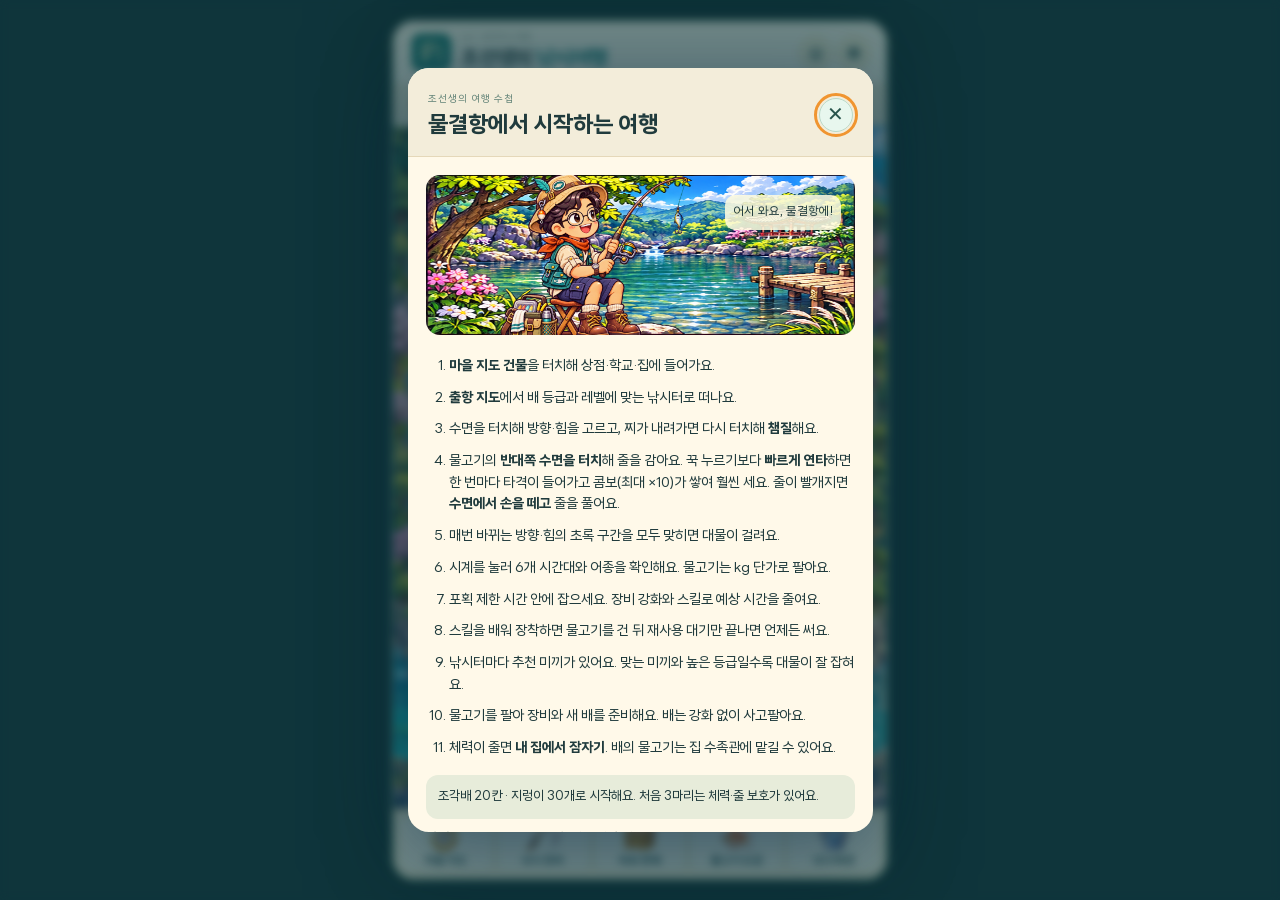
==== index.html @ b9bb5237 "Release Jo fishing journey v3.2.0" ====
<!doctype html><html lang="ko"><head><meta name="author" content="체니"><meta name="copyright" content="© 2026 체니. All rights reserved."><meta charset="UTF-8"><meta name="viewport" content="width=device-width,initial-scale=1,viewport-fit=cover"><meta name="color-scheme" content="only light"><meta name="theme-color" content="#123f47"><meta name="apple-mobile-web-app-capable" content="yes"><meta name="apple-mobile-web-app-status-bar-style" content="black-translucent"><meta name="apple-mobile-web-app-title" content="조선생의 낚시여행"><meta name="description" content="조선생과 떠나는 30개 낚시터. 캐스팅, 챔질, 보스와의 힘겨루기, 물고기 도감과 수족관을 즐겨요."><title>조선생의 낚시여행</title><link rel="manifest" href="manifest.webmanifest"><link rel="icon" href="assets/app-icon-192.png" type="image/png" sizes="192x192"><link rel="apple-touch-icon" href="assets/apple-touch-icon-180.png" sizes="180x180"><link rel="stylesheet" href="style.css"><link rel="stylesheet" href="v2.css"><link rel="stylesheet" href="effects.css"><link rel="stylesheet" href="touch-reel.css"><link rel="stylesheet" href="reel-feedback.css"><link rel="stylesheet" href="water-layout.css"><link rel="stylesheet" href="visual-refresh.css"><link rel="stylesheet" href="fishing-focus.css"><link rel="stylesheet" href="v3.css"><link rel="stylesheet" href="race.css"><link rel="stylesheet" href="tournament.css"><script type="module" src="fit-screen.js"></script><script type="module" src="app.js"></script></head>
<body><main class="town-view" id="game" aria-label="조선생의 낚시여행">
 <header class="top"><div class="brand"><span class="brandmark">釣</span><div><small id="headerProgress">Lv.1 · EXP 0 / 200</small><h1>조선생의 <em>낚시여행</em></h1></div></div><button id="homeBtn" class="icon-button" aria-label="마을로 돌아가기"><svg viewBox="0 0 24 24" aria-hidden="true"><path d="M3.5 11.2 12 4l8.5 7.2"/><path d="M6 9.6V20h4.4v-5.4h3.2V20H18V9.6"/></svg></button><button id="settingsBtn" class="icon-button" aria-label="게임 설정"><svg viewBox="0 0 24 24" aria-hidden="true"><circle cx="12" cy="12" r="3.2"/><path d="M12 2.8v2.6M12 18.6v2.6M2.8 12h2.6M18.6 12h2.6M5.5 5.5l1.85 1.85M16.65 16.65l1.85 1.85M5.5 18.5l1.85-1.85M16.65 7.35l1.85-1.85"/><circle cx="12" cy="12" r="6.4"/></svg></button></header>
 <div class="wallet"><span><i class="coin">●</i> <b id="coins">0</b><small>금화</small></span><span id="debt" hidden></span><button id="bagBtn"><span class="mini-icon bucket"></span><b id="bagCount">0 / 20</b><span>선상 수족관 ›</span></button></div>
<section id="townMap" class="town-map" aria-label="물결항 마을 지도"><button id="autoPill" class="auto-pill" hidden></button>
<div class="town-banner"><small>JO'S FISHING VILLAGE</small><h2>물결항</h2><b id="playerBadge">Lv.1 · 초보 낚시꾼</b><span id="townHP">체력 100 / 100</span><div class="xp-track"><i id="xpBar"></i></div></div>
<button class="map-spot" style="left:20%;top:22%" data-town="shop"><span>장비 · 미끼</span><small>낚시 준비</small></button>
<button class="map-spot" style="left:80%;top:23%" data-town="market"><span>물고기 시장</span><small>바로 판매</small></button>
<button class="map-spot" style="left:50%;top:40%" data-town="skills"><span>낚시 학교</span><small id="mapSP">스킬 배우기</small></button>
<button class="map-spot" style="left:18%;top:48%" data-town="tank"><span>내 수족관</span><small>어항 · 행운</small></button>
<button class="map-spot" style="left:82%;top:49%" data-town="restaurant"><span>바다 식당</span><small>음식 · 버프</small></button>
<button class="map-spot" style="left:22%;top:68%" data-town="home"><span>내 집</span><small id="mapHome">단칸방 · 잠자기</small></button>
<button class="map-spot" style="left:79%;top:68%" data-town="boats"><span>선박 거래소</span><small>배 구입 · 판매</small></button>
<button class="map-spot race-map-marker" style="left:50%;top:64%" data-town="race"><span>낚시배 레이스</span><small>대회 접수 · 부품점</small></button>
<button class="map-spot departure" style="left:50%;top:86%" data-town="map"><span>낚시 지도 · 출항</span><small id="mapBoat">조각배 · 20칸</small></button>
<p class="map-hint">© 2026 체니 · 건물을 터치해 들어가세요</p></section>
 <section id="scene" class="scene" aria-label="낚시터">
  <div class="night-shade"></div><div class="scene-top"><div class="location"><small id="chapter">첫 번째 여행</small><b id="location">솔바람 개울</b></div><div class="scene-chips"><button id="clockBtn" class="weather">☀ 낮 · 산들바람</button><button id="mealBtn" class="meal-chip" aria-label="도시락 가방">🍙 식사</button><button id="autoBtn" class="meal-chip auto-chip" aria-label="자동 낚시">🤖 자동</button></div></div>
  <div id="questChip" class="quest-chip">첫 물고기를 만나 볼까요?</div>
  <div class="shore-glints" aria-hidden="true"></div><div class="ripples r1"></div><div class="ripples r2"></div><div id="bobber" class="bobber"><img src="assets/float.svg" alt="빨간 찌톱과 나무 몸통의 낚시찌" draggable="false"></div>
  <img class="hero" src="assets/hero-rear.png" alt="등을 보이고 앉아 수면을 바라보는 조선생" draggable="false">
  <svg class="fishing-line" viewBox="0 0 1000 1000" preserveAspectRatio="none" aria-hidden="true"><path id="fishingLine" d="M240 790 Q420 700 600 640"/></svg>
  <div id="wildFish" class="wild-fish"><div id="fishSprite" class="sprite"></div></div>
  <div id="fightTimer" class="fight-timer" hidden></div><div id="castGauge" class="cast-gauge" hidden><strong id="castLabel">방향 정하기</strong><div class="cast-track"><span class="perfect-zone"></span><i id="castNeedle"></i></div><small>초록 구간에서 누르면 더 정확해요</small></div>
  <div id="fightLabel" class="fight-label" hidden><span id="fishName">피라미</span><b id="fishDirection">→</b></div>
  <div id="tensionAlert" role="alert" aria-atomic="true"><strong id="tensionAlertTitle">줄이 팽팽해요</strong><span>손을 떼면 줄이 풀려요</span></div>
  <div id="combatEffects" class="combat-effects" aria-hidden="true"></div>
  <div id="sceneMessage" class="scene-message">물결 너머, 새로운 여행이 시작돼요.</div>
  <div id="autoOverlay" class="auto-overlay" hidden></div><button id="pauseOverlay" class="pause-overlay" hidden><b>잠깐 쉬는 중</b><span>눌러서 이어하기</span></button>
 </section>
 <div class="journey-row"><button id="baitBtn"><span id="baitText">🪱 기본 미끼</span><small>변경 ›</small></button><button id="bossBtn"><span>✦ 지역 의뢰</span><small id="bossHint">성장 목표</small></button></div>
 <section class="instruments"><div class="meter-row"><label>내 체력 <b id="heroValue">100</b><span class="bar"><i id="heroBar"></i></span></label><label>물고기 <b id="fishValue">—</b><span class="bar fish-bar"><i id="fishBar"></i></span></label></div><div class="tension"><span>줄 긴장</span><div class="bar"><i id="tensionBar"></i><span class="danger-mark"></span></div><b id="tensionValue">0%</b></div></section>
 <div class="active-skills" aria-label="장착 액티브 스킬"><button id="active0"><b>강타</b><small>미습득</small></button><button id="active1"><b>탄력</b><small>미습득</small></button><button id="active2"><b>충격</b><small>미습득</small></button></div>
 <div class="instruction" id="instruction" role="status">낚시 시작을 누르세요</div>
 <section class="controls" aria-label="낚시 조작"><button id="leftBtn" class="reel" aria-label="왼쪽으로 당기기"><b>◀</b><small>왼쪽 당기기</small></button><button id="actionBtn" class="action"><b>낚시 시작</b><small>방향 · 힘 · 챔질</small></button><button id="rightBtn" class="reel" aria-label="오른쪽으로 당기기"><b>▶</b><small>오른쪽 당기기</small></button><div class="reel-status" id="reelStatus" aria-live="off">줄 대기<small>수면 터치 → 감기</small></div><button id="skillBtn" class="skill" aria-label="스킬 학교"><span>✦</span><small>스킬</small><i id="skillFill"></i></button></section>
 <nav class="bottom-nav" aria-label="게임 메뉴"><button data-panel="town"><span class="nav-icon compass"></span><b>마을 지도</b></button><button data-panel="shop"><span class="nav-icon rod"></span><b>낚시 장비</b></button><button data-panel="market"><span class="nav-icon chest"></span><b>바로 판매</b><i id="sellDot" hidden></i></button><button data-panel="collection"><span class="nav-icon fishicon"></span><b>물고기 도감</b></button><button data-panel="tank"><span class="nav-icon bucket"></span><b>내 수족관</b></button></nav>
</main>
<div id="toast" class="toast" role="status" hidden></div>
<dialog id="modal"><div class="modal-head"><div><small id="modalEyebrow">조선생의 여행 수첩</small><h2 id="modalTitle"></h2></div><button id="closeModal" aria-label="닫기">✕</button></div><div id="modalBody" class="modal-body"></div></dialog>
<input id="importFile" type="file" accept="application/json,.json" hidden>
<noscript>이 게임은 JavaScript가 필요합니다. 브라우저 설정에서 JavaScript를 켜 주세요.</noscript></body></html>
---- style.css ----
@font-face{font-family:Seed;src:url('assets/fonts/LINESeedKR-Rg.woff2') format('woff2');font-weight:400;font-display:swap}@font-face{font-family:Seed;src:url('assets/fonts/LINESeedKR-Bd.woff2') format('woff2');font-weight:700;font-display:swap}
:root{font-family:Seed,system-ui,sans-serif;color:#203b3d;background:#0d3038;font-synthesis:none;--teal:#0e7d7b;--cream:#fff9e8;--gold:#f5bd56;--ink:#203b3d}*{box-sizing:border-box}body{margin:0;overscroll-behavior:none}button{font:inherit;cursor:pointer;color:inherit;-webkit-tap-highlight-color:transparent;touch-action:manipulation;user-select:none}button:focus-visible{outline:3px solid #f09530;outline-offset:2px}button:disabled{opacity:.48;cursor:default}button:active:not(:disabled){filter:brightness(.94)}button,input,select{font-size:16px}button,dialog{border:0}button[hidden],[hidden]{display:none!important}#game{max-width:500px;margin:auto;height:100vh;height:100dvh;max-height:1100px;display:grid;grid-template-rows:62px 43px minmax(160px,1fr) 46px 68px 28px 86px 70px;background:#faf5e8;overflow:hidden;padding-top:env(safe-area-inset-top);padding-bottom:env(safe-area-inset-bottom);box-shadow:0 0 80px #001b21}h1,h2,h3,p{margin:0}h1{font-size:23px;letter-spacing:-1.2px;line-height:1.15}h1 em{font-style:normal;color:#117a79}.top{display:flex;justify-content:space-between;align-items:center;padding:8px 16px;background:#fffcf3;border-bottom:1px solid #e4dbc4}.brand{display:flex;gap:8px;align-items:center}.brandmark{background:#167c79;color:#fff1bd;border:2px solid #bbd2bc;border-radius:11px;padding:2px 8px;font-size:28px}.brand small{font-size:8px;letter-spacing:2px;color:#788b7a;display:block;margin-bottom:4px}.icon-button{background:#eee9da;border-radius:50%;font-size:24px;width:39px;height:39px}.wallet{padding:6px 16px;background:#f0ebd9;display:flex;align-items:center;gap:8px;font-size:17px;border-bottom:2px solid #c6d4b7}.wallet>span:first-child{display:flex;align-items:center;gap:7px}.wallet small{font-size:12px;color:#778579}.coin{font-style:normal;color:#dfa03a;text-shadow:1px 1px #a56522;font-size:24px}.wallet button{margin-left:auto;display:flex;align-items:center;gap:5px;background:none;font-size:13px}.wallet button b{font-size:15px}.wallet #debt{font-size:10px;color:#b35f30}.scene{position:relative;isolation:isolate;overflow:hidden;background-image:url('assets/waters.png');background-size:200% 500%;background-position:0% 0%;background-color:#6db4b2;min-height:0}.scene-top{display:flex;justify-content:space-between;align-items:flex-start;padding:12px;gap:6px;position:relative;z-index:3}.location{background:#fff9e9f2;box-shadow:0 3px 0 #8eaa866b;border:1px solid #fff9;border-radius:11px;padding:7px 12px;line-height:1.35}.location small{display:block;font-size:10px;color:#658876;letter-spacing:1px}.location b{font-size:23px}.weather{background:#183e3bd9;color:#fff4c9;border-radius:16px;padding:7px 10px;font-size:11px;margin-top:5px}.quest-chip{position:absolute;top:87px;left:13px;font-size:11px;padding:5px 9px;background:#173f3cc9;color:#fffbe3;border-radius:6px;z-index:2}.hero{position:absolute;bottom:15px;left:4px;width:45%;max-width:205px;z-index:2;filter:drop-shadow(0 5px 2px #122f3440);pointer-events:none}.scene-message{position:absolute;bottom:9px;right:10px;max-width:55%;background:#fff9e8f2;padding:8px 10px;border:2px solid #cab68a;border-radius:12px 12px 12px 2px;font-size:12px;text-align:center;line-height:1.4;z-index:4;box-shadow:0 2px 3px #15383c22}.night-shade{position:absolute;inset:0;z-index:1;background:linear-gradient(#17234888,#302b7d33);opacity:0;pointer-events:none;transition:opacity 1s}.night .night-shade{opacity:1}.ripples{position:absolute;border:2px solid #fff9;border-radius:50%;width:55px;height:15px;left:64%;top:61%;animation:ripple 3s infinite;pointer-events:none}.r2{left:42%;top:42%;animation-delay:-1s;width:40px;height:11px}.bobber{position:absolute;left:67%;top:58%;z-index:2;width:13px;height:28px;transform:rotate(8deg);animation:bob 2s ease-in-out infinite}.bobber span{display:block;width:12px;height:20px;border:2px solid #713b37;border-radius:50%;background:linear-gradient(#f3554e 50%,#fff8c5 50%)}.bobber span:before{content:'';position:absolute;width:3px;height:12px;left:5px;top:-10px;background:#543d40}.wild-fish{position:absolute;width:110px;height:110px;left:55%;top:35%;z-index:2;opacity:0;transition:opacity .3s}.wild-fish.visible{opacity:1;animation:swim 2s ease-in-out infinite}.sprite{display:block;background-image:url('assets/fish.png');background-size:800% 800%;width:100%;height:100%;background-repeat:no-repeat;filter:drop-shadow(0 4px 2px #163c3430)}.fight-label{position:absolute;left:38%;top:27%;color:#fff;background:#163f42df;border:1px solid #99c6a0;padding:5px 12px;border-radius:30px;z-index:3;font-size:14px}.fight-label b{padding-left:12px;font-size:22px;color:#ffda79}.cast-gauge{position:absolute;left:12%;right:12%;top:42%;background:#fffae8f5;padding:12px;border-radius:14px;z-index:5;box-shadow:0 4px 0 #21555555;text-align:center}.cast-gauge strong{font-size:17px}.cast-gauge small{font-size:11px}.cast-track{height:20px;background:#dfd5b5;border:2px solid #a29c7a;border-radius:10px;position:relative;margin:7px 0;overflow:hidden}.perfect-zone{position:absolute;height:100%;background:#8bc575;left:40%;width:20%}.cast-track i{position:absolute;height:100%;width:5px;background:#80502c;left:50%;box-shadow:0 0 0 2px #ffefbd}.pause-overlay{position:absolute;inset:0;z-index:15;background:#123f47b8;color:#fffae8;backdrop-filter:blur(4px);display:flex;flex-direction:column;align-items:center;justify-content:center;gap:8px}.pause-overlay b{font-size:28px}.pause-overlay span{font-size:14px}.journey-row{display:grid;grid-template-columns:1fr 1fr;background:#f7efdc;border-top:3px solid #a0ba95;border-bottom:1px solid #ded4bb}.journey-row button{background:none;text-align:left;padding:5px 14px;display:flex;justify-content:space-between;align-items:center;gap:4px;font-size:13px}.journey-row button+button{border-left:1px solid #ded4bb}.journey-row small{font-size:9px;color:#7a8b7e;max-width:55px}.instruments{padding:9px 15px 6px;background:#fffbef}.meter-row{display:flex;gap:14px}.meter-row label{font-size:11px;flex:1;display:grid;grid-template-columns:1fr auto;gap:3px}.bar{display:block;height:8px;background:#e4e5d4;border-radius:7px;overflow:hidden;position:relative}.meter-row .bar{grid-column:1/-1}.bar i{height:100%;display:block;width:100%;background:#6ba57f;border-radius:7px;transition:width .12s linear}.fish-bar i{background:#e7a651;width:0}.tension{display:flex;align-items:center;gap:8px;font-size:10px;margin-top:6px}.tension .bar{flex:1;height:8px;background:linear-gradient(90deg,#d6e9d7 60%,#efe4ad 60%,#efe4ad 80%,#edc3b4 80%)}.tension .bar i{background:#358b8c;width:0}.tension b{width:32px;text-align:right}.danger-mark{position:absolute;left:80%;height:100%;top:0;width:2px;background:#d66c49}.instruction{font-size:12px;text-align:center;background:#f5eedb;color:#42645d;padding:5px}.instruction.danger{background:#ffe2ce;color:#a43b28}.controls{display:grid;grid-template-columns:1fr 1.65fr 1fr .65fr;gap:7px;padding:9px 12px 11px;background:#fbf5e6;touch-action:none}.controls button{position:relative;border-radius:13px;border:1px solid #b7cbb6;box-shadow:0 4px 0 #b6c9b3;display:flex;flex-direction:column;align-items:center;justify-content:center;gap:3px;touch-action:none;overflow:hidden}.controls b{font-size:21px}.controls small{font-size:9px;white-space:nowrap}.reel{background:#e5eddb}.reel b{color:#497568}.reel.active{background:#bde0c7;box-shadow:0 1px 0 #739c7d;transform:translateY(3px)}.controls .action{background:linear-gradient(#ffc864,#f5af43);border-color:#d39b44;box-shadow:0 4px 0 #b98336;color:#62451f}.action small{color:#81602d}.controls .skill{background:#e6e2f2;border-color:#beb2d7;box-shadow:0 4px 0 #aca1c6}.skill span{color:#7d5f9d;font-size:28px;z-index:1}.skill small{z-index:1}.skill i{position:absolute;bottom:0;height:0%;width:100%;background:#c5a7e8;opacity:.6}.bottom-nav{display:grid;grid-template-columns:repeat(5,1fr);background:#164d51;border-top:3px solid #c5b98d;padding:5px 5px 6px;gap:2px}.bottom-nav button{position:relative;background:none;color:#f7efcf;display:flex;align-items:center;justify-content:center;flex-direction:column;gap:1px;font-size:10px}.nav-icon,.mini-icon{background-image:url('assets/fish.png');background-size:800% 800%;display:inline-block;width:34px;height:34px}.nav-icon.rod{background-position:42.857% 100%}.compass{background-position:100% 100%}.bucket{background-position:71.428% 100%}.chest{background-position:85.714% 100%}.fishicon{background-position:28.571% 14.285%}.mini-icon{width:26px;height:26px}#sellDot{position:absolute;right:17%;top:6px;width:7px;height:7px;border-radius:50%;background:#ffcf61}.toast{position:fixed;bottom:190px;left:50%;transform:translateX(-50%);width:max-content;max-width:90%;background:#173f43ee;color:#fff5d6;padding:12px 18px;border:1px solid #bdcf9b;border-radius:12px;text-align:center;font-size:14px;z-index:100;box-shadow:0 4px 24px #0003;pointer-events:none}
dialog{padding:0;width:calc(100% - 28px);max-width:465px;max-height:85vh;max-height:85dvh;border-radius:21px;background:#fff9e9;color:var(--ink);box-shadow:0 14px 80px #092b4788;overflow:hidden}dialog::backdrop{background:#12393e99;backdrop-filter:blur(4px)}.modal-head{display:flex;justify-content:space-between;align-items:center;padding:20px 20px 14px;border-bottom:1px solid #e5d8b9;background:#f3edda}.modal-head small{font-size:10px;color:#638478;letter-spacing:1px}.modal-head h2{font-size:23px;margin-top:3px}.modal-head button{background:#e4dcc6;width:34px;height:34px;border-radius:50%;font-size:20px}.modal-body{padding:18px;overflow-y:auto;max-height:calc(85dvh - 90px);overscroll-behavior:contain;line-height:1.55;font-size:14px}.modal-body p{margin:0 0 12px}.modal-body h3{font-size:18px;margin:16px 0 8px}.primary,.secondary,.danger-button{border-radius:10px;padding:12px 16px;font-weight:700;display:block;width:100%;margin:10px 0;font-size:15px}.primary{background:#18847f;color:#fff9e7;box-shadow:0 3px 0 #096b69}.secondary{background:#ede5cd;color:#465e50}.danger-button{background:#f4d4c5;color:#9a482e}.row{display:flex;gap:9px;align-items:center;justify-content:space-between}.row>button{flex:1}.muted{font-size:12px;color:#708174}.notice{padding:12px;border-radius:12px;background:#e7ecda;margin:10px 0;font-size:13px}.journey-card{padding:12px;background:#f5efdb;border:1px solid #ddd8bd;border-radius:13px;margin-bottom:9px;display:flex;align-items:center;gap:12px;text-align:left;width:100%}.journey-thumb{width:79px;height:58px;border-radius:9px;background-image:url('assets/waters.png');background-size:200% 500%;flex-shrink:0}.journey-card strong{display:block;font-size:16px}.journey-card small{font-size:11px;color:#76816c}.journey-card.locked{filter:saturate(.45);opacity:.65}.journey-card.current{border:2px solid #18847f}.progress-track{height:9px;background:#dfdfc7;border-radius:6px;overflow:hidden;margin:10px 0}.progress-track i{display:block;background:#459885;height:100%}.checklist{padding:10px 13px;background:#eee9d3;border-radius:10px;list-style:none;font-size:13px;margin:10px 0}.checklist li{padding:5px 0}.fish-grid{display:grid;grid-template-columns:repeat(3,1fr);gap:9px}.fish-card{background:#f3ecd6;border:1px solid #e1d5b9;border-radius:12px;text-align:center;padding:6px;min-width:0}.fish-card .sprite{height:auto;aspect-ratio:1}.fish-card b{font-size:12px;display:block}.fish-card small{font-size:10px;color:#7a8271}.fish-card.unknown .sprite{filter:brightness(0) opacity(.17)}.catch-art{width:180px;height:180px;margin:0 auto;position:relative}.catch-art:before{content:'';position:absolute;inset:6px;border-radius:50%;background:radial-gradient(#ffe2a1,#fff5ce00 70%);z-index:-1}.catch-heading{text-align:center}.catch-heading small{font-size:12px;color:#bf8a38}.catch-heading h3{font-size:27px;margin:0}.catch-heading p{font-size:13px;color:#628271;margin:4px 0 12px}.stat-pills{display:flex;justify-content:center;gap:9px}.stat-pills span{background:#eee7cf;padding:8px 12px;border-radius:8px;font-size:12px}.list-item{display:flex;gap:10px;padding:10px 0;border-bottom:1px solid #e4d9bc;align-items:center}.list-item .sprite{width:63px;height:63px;flex-shrink:0}.list-item .desc{flex:1}.list-item strong{display:block}.list-item small{font-size:11px;color:#78826e}.list-item button{background:#dcaf5e;padding:8px 12px;border-radius:8px;font-size:12px}.choice{width:100%;text-align:left;background:#f1e8cd;border:2px solid transparent;padding:14px;border-radius:12px;margin:5px 0}.choice.selected{border-color:#15857d;background:#e2efdb}.choice strong,.choice small{display:block}.choice small{font-size:12px;margin-top:4px;color:#698076}.welcome-art{height:160px;background:url('assets/waters.png') 0 0/200% 500%;border-radius:14px;position:relative;margin-bottom:16px;overflow:hidden}.welcome-art img{position:absolute;bottom:-10px;left:17%;height:175px}.welcome-art .hello{position:absolute;right:14px;top:20px;background:#fffcdfdd;padding:8px;border-radius:10px;font-size:12px}.aquarium{position:relative;background:linear-gradient(#abdedc,#378d9e);height:220px;overflow:hidden;border-radius:14px;border:6px solid #d3bc87;margin:12px 0}.aquarium .sprite{position:absolute;width:74px;height:74px;animation:swim 4s infinite alternate}.tutorial-steps{margin:10px 0;padding-left:23px}.tutorial-steps li{padding:5px 0}.setting-row{display:flex;align-items:center;justify-content:space-between;padding:12px 0;border-bottom:1px solid #e1d7bc}.setting-row button{padding:7px 12px;border-radius:15px;background:#dbe8cd;font-size:13px}.version{font-size:11px;color:#83907d;text-align:center;margin-top:14px}.keyboard-hint{font-size:11px;color:#7d8b7e}.share-input{width:100%;padding:11px;background:#fffef8;border:1px solid #ccc3a8;border-radius:8px;font-family:inherit}.result-star{font-size:24px;color:#d4a345;text-align:center;letter-spacing:6px}@keyframes ripple{0%{transform:scale(.65);opacity:0}40%{opacity:.7}100%{transform:scale(1.5);opacity:0}}@keyframes bob{50%{transform:translateY(4px) rotate(-5deg)}}@keyframes swim{50%{transform:translate(9px,-5px) rotate(3deg)}}
@media(min-width:700px){body{padding:18px}#game{height:calc(100dvh - 36px);border-radius:24px;border:4px solid #4a6a60;max-height:1000px;grid-template-rows:66px 44px minmax(190px,1fr) 47px 72px 28px 88px 72px}}@media(max-height:700px){#game{grid-template-rows:51px 36px minmax(125px,1fr) 38px 58px 24px 72px 58px}h1{font-size:21px}.brand small{font-size:7px}.top{padding:5px 12px}.brandmark{font-size:23px}.controls{padding:6px 10px 9px}.controls b{font-size:18px}.bottom-nav{padding:3px}.nav-icon{width:27px;height:27px}.bottom-nav button{font-size:9px}.instruments{padding:6px 13px}.hero{max-height:150px;width:auto;max-width:45%}.location b{font-size:19px}.scene-top{padding:8px}.quest-chip{top:72px}.scene-message{font-size:10px;max-width:53%;padding:5px 7px}.wild-fish{width:85px;height:85px}}@media(max-height:520px) and (orientation:landscape){body{padding:0}#game{height:100dvh;max-width:900px;grid-template-columns:1fr 1fr;grid-template-rows:52px 38px 46px 64px 28px 80px 62px;border:0;border-radius:0}.top,.wallet{grid-column:1/-1}.scene{grid-column:1;grid-row:3/8}.journey-row,.instruments,.instruction,.controls,.bottom-nav{grid-column:2}.journey-row{grid-row:3}.instruments{grid-row:4}.instruction{grid-row:5}.controls{grid-row:6}.bottom-nav{grid-row:7}}
.bottom-nav button{font-size:11px}.meter-row label{font-size:12px}.instruction{font-size:13px}.quest-chip{font-size:12px}.journey-row small{font-size:10px}.controls small{font-size:10px}@media(max-height:700px){.bottom-nav button{font-size:10px}.instruction{font-size:12px}.quest-chip{font-size:11px}}
---- v2.css ----
#game{grid-template-rows:62px 43px minmax(140px,1fr) 43px 65px 40px 27px 76px 70px}.top{gap:5px}.brand{margin-right:auto}.brand h1{font-size:21px}.brandmark{font-size:23px}.brand small{font-size:7px;letter-spacing:1.4px}.icon-button{flex-shrink:0;width:33px;height:33px;font-size:21px}.wallet button{font-size:10px;gap:4px}.wallet button b{font-size:13px}.wallet>span:first-child{gap:4px}.wallet{font-size:15px}.town-map{display:none}.town-view{grid-template-rows:62px 43px minmax(0,1fr) 70px!important}.town-view>#scene,.town-view>.journey-row,.town-view>.instruments,.town-view>.active-skills,.town-view>.instruction,.town-view>.controls{display:none!important}.town-view>.town-map{display:block;grid-row:3}.town-view>.bottom-nav{grid-row:4}.town-map{position:relative;overflow:hidden;background:url('assets/town.png') center/100% 100% no-repeat #8eb49d;isolation:isolate}.town-banner{position:absolute;top:8px;left:50%;transform:translateX(-50%);border:2px solid #cfbf8b;background:#fff9e8ee;border-radius:13px;box-shadow:0 3px 0 #3e6c5e55;padding:6px 18px;text-align:center;min-width:180px;line-height:1.4;z-index:2}.town-banner small{font-size:8px;letter-spacing:1px;color:#6f8273}.town-banner h2{font-size:25px}.town-banner b,.town-banner>span{display:block;font-size:11px}.town-banner>span{color:#498269}.xp-track{height:5px;background:#ded9bb;border-radius:5px;overflow:hidden;margin-top:5px}.xp-track i{height:100%;background:#d5a745;display:block;width:0%}.map-spot{position:absolute;transform:translate(-50%,-50%);width:34%;height:14%;background:none;display:flex;align-items:center;justify-content:flex-end;flex-direction:column;z-index:3;filter:drop-shadow(0 2px 2px #334b3a55);border-radius:20px}.map-spot span{font-size:14px;font-weight:700;background:#fff5da;border:2px solid #9f7440;border-radius:7px;padding:4px 8px;white-space:nowrap;line-height:1.2}.map-spot small{background:#254b45ed;color:#fff1c6;padding:2px 5px;border-radius:0 0 5px 5px;font-size:10px;white-space:nowrap}.map-spot:active span{background:#ffcc69;transform:translateY(2px)}.map-spot.departure{width:48%;height:16%}.map-spot.departure span{background:#f6c660;color:#4b3b1d;border-color:#9c7133;font-size:16px}.map-hint{position:absolute;bottom:9px;left:50%;transform:translateX(-50%);background:#16464add;color:#fff3d4;border:1px solid #d1c28e;border-radius:8px;padding:4px 12px;font-size:11px;white-space:nowrap}.active-skills{display:grid;grid-template-columns:repeat(3,1fr);gap:6px;padding:3px 12px;background:#f3ecda}.active-skills button{display:flex;justify-content:space-between;align-items:center;gap:3px;background:#e5ddef;border:1px solid #bcb0cf;border-radius:7px;padding:4px 7px;min-width:0}.active-skills b{font-size:12px;color:#624c81}.active-skills small{font-size:9px}.active-skills .effect-on{background:#bbdcd3;border-color:#478f80}.controls{padding:7px 12px 10px}.controls b{font-size:19px}.controls .skill small{font-size:9px}.wild-fish.boss-fish{width:150px;height:150px;top:30%}.boat-art{width:100%;height:190px;background-image:url('assets/boats.png');background-size:200% 500%;background-repeat:no-repeat;border-radius:12px;background-color:#fffaf1}.boat-card{border:1px solid #ded2b4;border-radius:15px;padding:12px;background:#faf3df;margin:12px 0}.boat-card h3{font-size:17px;margin:9px 0}.boat-card p{font-size:12px}.boat-card .primary,.boat-card .secondary{font-size:12px;padding:10px 8px;margin:5px 0}.level-pill{font-size:10px;font-weight:700;padding:4px 7px;border-radius:6px;background:#e1e8ce;white-space:nowrap;color:#497365}.home-art{width:100%;height:200px;background-image:url('assets/homes.png');background-size:200% 300%;background-repeat:no-repeat;border-radius:13px;margin-bottom:12px}.bait-shop,.skill-card{background:#f3ecd7;border:1px solid #dfd3b7;border-radius:12px;padding:12px;margin:10px 0}.bait-shop small{display:block;font-size:11px;color:#647a6a}.bait-shop .secondary{font-size:12px;margin:8px 0 0;padding:9px}.skill-card p{font-size:12px;margin:9px 0}.skill-card .secondary{padding:8px;font-size:13px;margin:7px 0}.equipped-row{display:grid;grid-template-columns:repeat(3,1fr);gap:7px}.equipped-row span{padding:9px 4px;text-align:center;background:#e6dff0;border-radius:8px;color:#685281;font-size:13px;font-weight:700}.equipped-row small{display:block;font-size:10px;margin-top:4px}.slot-button{font-size:11px;padding:7px 2px;background:#e1e9d4;border:1px solid #c2cbae;border-radius:6px}.small-button{border-radius:7px;padding:8px;font-size:11px;white-space:nowrap;background:#ddba73}.quest-chip{font-size:10px}.hero{max-width:180px}.scene-message{font-size:11px;max-width:53%}
@media(min-width:700px){#game{grid-template-rows:62px 43px minmax(140px,1fr) 43px 65px 40px 27px 76px 70px}}
@media(max-height:700px){#game{grid-template-rows:49px 34px minmax(110px,1fr) 34px 54px 33px 23px 64px 57px}.town-view{grid-template-rows:49px 34px minmax(0,1fr) 57px!important}.town-banner{padding:3px 12px;min-width:155px;top:5px}.town-banner h2{font-size:20px}.town-banner small{font-size:7px}.town-banner b,.town-banner>span{font-size:9px}.map-spot span{font-size:12px;padding:3px 5px}.map-spot small{font-size:9px}.map-spot.departure span{font-size:14px}.map-hint{font-size:10px;bottom:5px}.active-skills{padding:2px 9px;gap:4px}.active-skills button{padding:2px 5px}.active-skills b{font-size:11px}.active-skills small{font-size:8px}.controls{padding:5px 9px 9px}.controls b{font-size:17px}.hero{max-height:125px}.wild-fish.boss-fish{width:100px;height:100px}.brand h1{font-size:18px}.brand small{font-size:6px}.top{padding:4px 10px}.icon-button{width:29px;height:29px}.journey-row button{padding:4px 10px;font-size:11px}.quest-chip{top:65px;font-size:9px}.location b{font-size:18px}.location{padding:4px 8px}.scene-top{padding:5px}.scene-message{font-size:9px;padding:4px 6px}.meter-row label{font-size:11px}}
@media(max-height:520px) and (orientation:landscape){#game{grid-template-columns:1fr 1fr;grid-template-rows:45px 32px 32px 48px 32px 22px 66px 52px}.town-view{display:grid;grid-template-columns:1fr;grid-template-rows:45px 32px minmax(0,1fr) 52px!important}.town-map{grid-column:1/-1}.town-view>.bottom-nav{grid-column:1}.scene{grid-row:3/9}.journey-row{grid-row:3}.instruments{grid-row:4}.active-skills{grid-column:2;grid-row:5}.instruction{grid-row:6}.controls{grid-row:7}.bottom-nav{grid-row:8}.town-banner{display:none}.map-spot span{font-size:10px;padding:2px 4px}.map-spot small,.map-hint{display:none}.map-spot.departure span{font-size:12px}}
.modal-body{overflow-anchor:none}.brand small{font-size:9px;letter-spacing:0}.stat-pills{gap:5px;flex-wrap:wrap}.stat-pills span{font-size:11px;padding:7px 9px}.row>.secondary{font-size:13px}.home-art{flex-shrink:0}@media(max-height:700px){.brand small{font-size:8px}}

.catalog-art{display:inline-block;width:90px;height:100px;background-repeat:no-repeat;flex-shrink:0}.bait-art{display:inline-block;width:64px;height:64px;background-repeat:no-repeat;float:left;margin:0 10px 5px 0}.bait-shop{display:flow-root}.legend-display{padding:12px;background:#132e49;border:2px solid #d2b56e;border-radius:14px;color:#fff5ce;text-align:center}.legend-display img{width:100%;max-height:230px;object-fit:contain}.legend-display p{font-size:12px}details{padding:12px;background:#f1e9d4;border-radius:12px;margin:10px 0}summary{cursor:pointer;font-weight:bold}.list-item small{display:block}.boat-art{background-repeat:no-repeat}

.equipment-slots{display:grid;grid-template-columns:repeat(5,minmax(0,1fr));gap:5px;margin:14px 0}.equipment-slots>div{background:#fff2d6;border:1px solid #d0ab70;border-radius:12px;padding:6px 2px;text-align:center;color:#553c26}.equipment-slots b,.equipment-slots small{display:block;font-size:11px}.equipment-slots .catalog-art,.equipment-slots .equipment-icon{width:100%;height:58px;display:block}.empty-equipment{display:block;height:58px;padding-top:18px;font-size:11px}.equipment-section{margin:10px 0;padding:8px;border:1px solid #d5b990;border-radius:12px;background:#fffaf0}.equipment-section summary{font-size:16px;font-weight:bold;cursor:pointer;padding:8px 0}.equipment-card{display:grid;grid-template-columns:72px minmax(0,1fr);gap:9px;align-items:center;padding:12px 0;border-top:1px solid #e1cfb4}.equipment-card>.equipment-icon,.equipment-card>.catalog-art{width:72px;height:72px}.equipment-card small{display:block;font-size:12px;margin-top:4px}.equipment-card>.row,.equipment-card>button,.equipment-card>small{grid-column:1/-1}.equipment-card .row{display:flex;gap:6px}.equipment-card button{font-size:13px;padding:10px 5px;min-height:42px}
.impact-group .impact-ring{border-color:var(--rod-color);filter:drop-shadow(0 0 var(--rod-glow) var(--rod-color))}.impact-group .impact-spark{background:var(--rod-color)}.rod-motif-1 .impact-ring{border-style:dashed}.rod-motif-2 .impact-spark{border-radius:50%;width:9px;height:9px}.rod-motif-3 .impact-ring{border-radius:15%;border-width:4px}.rod-motif-4 .impact-spark{clip-path:polygon(50% 0,61% 35%,100% 40%,70% 65%,80% 100%,50% 78%,20% 100%,30% 65%,0 40%,39% 35%);width:16px;height:16px}
---- effects.css ----
.combat-effects{position:absolute;inset:0;z-index:9;pointer-events:none;overflow:hidden}.impact-group{position:absolute;width:1px;height:1px;--hit:#fff0a2}.impact-group.critical,.impact-group.strike{--hit:#ffe463}.impact-group.shock{--hit:#bc9aff}.impact-group.elastic{--hit:#85ffe0}.impact-group.heal,.impact-group.grit{--hit:#9bffae}.impact-group.slow{--hit:#8ed8ff}.damage-pop{position:absolute;white-space:nowrap;left:0;top:-18px;color:var(--hit);font-size:19px;letter-spacing:-.5px;text-shadow:2px 2px 0 #463654,-2px 1px 0 #463654,0 -1px 0 #463654;animation:damage-pop .8s ease-out both}.critical .damage-pop,.strike .damage-pop{font-size:25px}.impact-ring{position:absolute;width:34px;height:34px;border:3px solid var(--hit);border-radius:50%;left:-17px;top:-17px;box-shadow:0 0 12px var(--hit);animation:hit-ring .38s ease-out both}.critical .impact-ring,.shock .impact-ring{border-width:5px}.impact-spark{position:absolute;left:0;top:0;width:6px;height:12px;background:var(--hit);border:1px solid #fff;border-radius:70% 70% 30% 30%;animation:hit-spark .46s ease-out both}.wild-fish.visible{animation:none;transition:left .12s linear,top .12s linear,opacity .3s}.scene.elastic-aura .wild-fish:after{content:'';position:absolute;inset:-8px;border:3px solid #91ffdf;border-radius:50%;box-shadow:0 0 18px #c0fff5;animation:aura 1s infinite}.scene.electric-aura .wild-fish{filter:drop-shadow(0 0 12px #ab82ff)}.scene.grit-aura .hero{filter:drop-shadow(0 0 9px #a5ffa7)}.active-skills .effect-on{box-shadow:0 0 9px #9bddb6}@keyframes damage-pop{0%{transform:translate(-50%,0) scale(.6);opacity:0}15%{transform:translate(-50%,-10px) scale(1.15);opacity:1}35%{transform:translate(-50%,-20px) scale(1)}100%{transform:translate(-50%,-65px);opacity:0}}@keyframes hit-ring{from{transform:scale(.25);opacity:1}to{transform:scale(2.5);opacity:0}}@keyframes hit-spark{from{transform:translate(0,0) rotate(0);opacity:1}to{transform:translate(var(--dx),var(--dy)) rotate(var(--rot));opacity:0}}@keyframes aura{50%{opacity:.45;transform:scale(1.07)}}@media(prefers-reduced-motion:reduce){.impact-spark{display:none}.damage-pop{animation:none;opacity:1}.impact-ring{animation:none;opacity:.5}.wild-fish.visible{transition:none}}
---- touch-reel.css ----
#game:not(.town-view){grid-template-rows:54px 36px minmax(160px,1fr) 34px 62px 40px 25px 104px 58px}
#game.battle-mode{grid-template-rows:54px 36px minmax(160px,1fr) 65px 42px 26px 112px}
.battle-mode>.journey-row,.battle-mode>.bottom-nav{display:none}
.battle-mode #questChip{display:none}.battle-mode .hero{max-width:27%;max-height:160px;opacity:.95}
.battle-mode .scene-top{padding:10px 12px}.battle-mode .location{background:#fff9e4e8;padding:6px 10px}.battle-mode .location small{display:none}.battle-mode .location b{font-size:17px}
.battle-mode .fight-label{left:50%;top:18%;transform:translateX(-50%);white-space:nowrap;font-size:14px;padding:7px 14px;background:#16484de8}
.battle-mode .wild-fish{width:160px;height:160px}.battle-mode .wild-fish.boss-fish{width:190px;height:190px}
#scene{touch-action:none;user-select:none;-webkit-user-select:none;cursor:crosshair}
.fishing-line{display:none;position:absolute;inset:0;width:100%;height:100%;pointer-events:none;z-index:1;overflow:visible}.battle-mode .fishing-line{display:block}.fishing-line path{fill:none;stroke:#fff2b9;stroke-width:2.5;filter:drop-shadow(0 1px 1px #1b444c)}
#scene .hero,#scene .wild-fish,#scene .ripples,#scene .scene-message,#scene .fight-label,#scene .night-shade{pointer-events:none}
.controls{display:flex;justify-content:center;align-items:center;position:relative;padding:5px 12px;background:linear-gradient(#fff8e7,#eee0c1);border-top:1px solid #d4c4a0;gap:16px}
#leftBtn,#rightBtn{display:none!important}.controls #skillBtn{position:absolute;right:18px;bottom:17px;width:48px;height:48px;border-radius:50%;box-shadow:none}.controls #skillBtn span{font-size:20px}.controls #skillBtn small{display:none}
.controls #actionBtn{width:210px;height:70px;border-radius:38px;font-size:18px;box-shadow:0 3px 0 #b78b43}.battle-mode #actionBtn{display:none}
.controls #reelBtn{display:none;position:relative;overflow:visible;width:94px;height:94px;border-radius:50%;padding:0;background:radial-gradient(circle,#faf2d4 0 46%,#8f6633 47% 50%,#d6b66f 51% 59%,#faf0ca 60% 64%,#986c36 65% 68%,#c49a50 69%);box-shadow:0 4px 0 #76562e,0 6px 15px #63442535;border:1px solid #927145;touch-action:none;cursor:grab}
.battle-mode #reelBtn{display:block}.reel-spool{position:absolute;inset:17px;border:5px double #aa8147;border-radius:50%;background:repeating-radial-gradient(circle,#e6d4a6 0 2px,#b18a53 3px 4px)}
.reel-spool:before,.reel-spool:after{content:'';position:absolute;left:6px;right:6px;top:21px;height:5px;background:#785936;border-radius:5px}.reel-spool:after{transform:rotate(90deg)}
.reel-handle{position:absolute;left:44px;top:44px;width:35px;height:8px;background:#795b36;transform-origin:3px 4px;transform:rotate(-40deg);border-radius:5px;border:1px solid #edcf8c}
.reel-handle:after{content:'';position:absolute;right:-4px;top:-4px;width:12px;height:16px;border-radius:6px;background:#153f43;border:2px solid #c6aa70}
.reel-label{position:absolute;left:0;right:0;bottom:12px;font-size:10px;color:#fff9e0;background:#4b492ccf;line-height:17px;border-radius:0 0 35px 35px;pointer-events:none}
.reel-status{display:none;position:absolute;left:13px;top:22px;width:calc(50% - 65px);text-align:center;font-size:13px;color:#466b65;line-height:1.5}.reel-status small{display:block;font-size:10px;color:#778373}.battle-mode .reel-status{display:block}
.winding .reel-spool,.winding .reel-handle{animation:reel-spin 1s linear infinite}.releasing .reel-spool,.releasing .reel-handle{animation:reel-spin 1.8s linear infinite reverse}.releasing #reelBtn{box-shadow:0 1px 0 #76562e,inset 0 0 15px #7bd7d180;transform:translateY(3px)}
.battle-mode .instruction{background:#16484d;color:#f6ebc9;font-size:12px}.battle-mode .instruction.danger{background:#8e4432;color:#fff0d8}
.battle-mode .instruments{background:#fff8e7;padding:8px 15px}.battle-mode .meter-row label{font-size:12px}.battle-mode .bar{height:9px}.battle-mode .active-skills{background:#f5ecd6;padding:4px 15px}
@keyframes reel-spin{to{transform:rotate(360deg)}}
@media(max-height:700px){#game:not(.town-view){grid-template-rows:46px 32px minmax(110px,1fr) 30px 53px 32px 22px 85px 50px}#game.battle-mode{grid-template-rows:46px 32px minmax(110px,1fr) 56px 34px 24px 94px}.controls #reelBtn{width:82px;height:82px}.reel-spool{inset:15px}.reel-spool:before,.reel-spool:after{top:17px}.reel-handle{left:38px;top:38px}.battle-mode .wild-fish{width:130px;height:130px}.battle-mode .wild-fish.boss-fish{width:155px;height:155px}.controls #actionBtn{height:58px}.battle-mode .fight-label{font-size:12px;top:21%}.battle-mode .fight-label b{font-size:18px}.reel-status{font-size:12px;left:7px}.controls #skillBtn{right:13px;bottom:15px}.battle-mode .instruction{font-size:11px}}
@media(prefers-reduced-motion:reduce){.reel-spool,.reel-handle{animation:none!important}}
/* The reel sits directly on the water, with usable water on both sides. */
#game.battle-mode{grid-template-rows:54px 36px minmax(160px,1fr) 65px 42px 26px}
.battle-mode #scene>.controls{position:absolute;left:0;right:0;bottom:0;height:112px;z-index:9;border:0;background:linear-gradient(transparent,#143f4938);pointer-events:none;padding:5px 12px 10px}
.battle-mode #reelBtn{pointer-events:auto}.battle-mode #skillBtn{display:none}
.battle-mode .reel-status{color:#fff9dc;text-shadow:0 1px 3px #123b43;top:34px;pointer-events:none}.battle-mode .reel-status small{color:#fff4cc}
.battle-mode #scene>.controls:after{content:'반대쪽 수면\A터치해 감기';white-space:pre;position:absolute;right:9px;top:36px;width:calc(50% - 62px);text-align:center;font-size:12px;line-height:1.6;color:#fff9dc;text-shadow:0 1px 3px #123b43;pointer-events:none}
@media(max-height:700px){#game.battle-mode{grid-template-rows:46px 32px minmax(110px,1fr) 56px 34px 24px}.battle-mode #scene>.controls{height:96px}.battle-mode .reel-status{top:28px}.battle-mode #scene>.controls:after{top:30px;font-size:11px}}

/* Rear view: the angler sits below the fish and casts toward the far water. */
#scene>.hero,.battle-mode #scene>.hero{left:50%;bottom:8px;width:auto;height:47%;max-height:225px;max-width:48%;transform:translateX(-50%);object-fit:contain;opacity:1}
.battle-mode #scene>.hero{bottom:104px;height:32%;max-height:205px}
.casting-mode .fishing-line{display:block}.bobber{left:50%;top:28%}
.battle-mode .wild-fish{transition:top .12s linear,opacity .3s}
@media(max-height:700px){#scene>.hero{max-height:170px}.battle-mode #scene>.hero{bottom:88px;height:30%;max-height:150px}}
---- reel-feedback.css ----
#tensionAlert{display:none;position:absolute;left:50%;top:29%;transform:translateX(-50%);z-index:8;width:max-content;max-width:90%;padding:9px 16px;border:2px solid #ffdc97;border-radius:12px;background:#713b22ef;color:#fff4d3;text-align:center;pointer-events:none;box-shadow:0 3px 14px #241b1b50}
#tensionAlert strong{display:block;font-size:17px}#tensionAlert span{display:block;font-size:12px;margin-top:3px}
.battle-mode.tension-warning #tensionAlert,.battle-mode.tension-critical #tensionAlert{display:block}
.battle-mode.tension-critical #tensionAlert{background:#a62120f5;border-color:#ffe4aa}
#game.tension-critical:after{content:'';position:absolute;inset:0;z-index:25;pointer-events:none;border:5px solid #ef4c35;box-shadow:inset 0 0 32px #dc3b3470;border-radius:inherit;animation:line-warning-breathe 1.4s ease-in-out infinite}
#game{position:relative}.tension-warning .fishing-line path{stroke:#ffcb65;stroke-width:5}.tension-critical .fishing-line path{stroke:#ff5c49;stroke-width:7;filter:drop-shadow(0 0 3px #ffdf9d)}
.tension-warning .tension{font-weight:bold;color:#95500a}.tension-critical .tension{color:#a82120;font-weight:bold}.tension-critical .tension .bar{outline:2px solid #c6392b;outline-offset:2px}
.tension-critical #reelBtn{outline:4px solid #e94f36;outline-offset:3px}.tension-critical .reel-label{background:#a62120;color:white}.tension-critical .reel-status{color:#a62120;font-weight:bold}
@keyframes line-warning-breathe{50%{box-shadow:inset 0 0 48px #dc3b3450;border-color:#ffad75}}
@media(max-height:700px){#tensionAlert{top:35%;padding:7px 12px}#tensionAlert strong{font-size:15px}#tensionAlert span{font-size:11px}}
@media(prefers-reduced-motion:reduce){#game.tension-critical:after{animation:none}}
---- water-layout.css ----
:root{color-scheme:only light}
#game:not(.town-view):not(.battle-mode){grid-template-rows:54px 36px minmax(160px,1fr) 34px 82px 40px 25px 104px 58px}
#game.battle-mode{grid-template-rows:54px 36px minmax(160px,1fr) 82px 42px 26px}
#scene>.hero,.battle-mode #scene>.hero{bottom:2px;height:28%;max-height:180px;max-width:42%}
.battle-mode #scene>.controls{height:102px;background:none;justify-content:flex-end;padding:0 12px 9px}
.battle-mode #scene>.controls:after{display:none}
.battle-mode .reel-status{left:10px;top:auto;bottom:15px;width:112px;padding:6px;border-radius:10px;background:#173f4ded;color:#fff;text-shadow:none;font-size:12px}
.battle-mode .reel-status small{font-size:10px;color:#fff}
.bobber{left:50%;top:67%;filter:drop-shadow(0 1px 2px #fff)}
.casting-mode .bobber:after{content:'';position:absolute;left:-13px;top:13px;width:38px;height:11px;border:2px solid #e4ffff;border-radius:50%;box-shadow:0 0 0 3px #1f9eac55;pointer-events:none}
#game .instruments{background:#fffdf4;color:#102c40;border-top:2px solid #d6e6e7;forced-color-adjust:none;padding:6px 12px}
#game .meter-row{gap:12px}#game .meter-row label{font-size:13px;font-weight:700;color:#183448;align-items:center;gap:3px}
#game .meter-row b,#game .tension>b{background:#153448;color:#fff;border:1px solid #fff;border-radius:6px;padding:1px 6px;font-size:15px;line-height:19px;min-width:39px;text-align:center}
#game .instruments .bar{height:13px;background:#243e50;border:1px solid #7893a3;box-shadow:inset 0 1px 2px #071924;border-radius:7px}
#game #heroBar{background:#50f49a;box-shadow:inset 0 2px 0 #b8ffdc}
#game #fishBar{background:#ffd84a;box-shadow:inset 0 2px 0 #fff0ad}
#game #tensionBar{background:#52dfff;box-shadow:inset 0 2px 0 #c7f8ff}
#game.tension-warning #tensionBar{background:#ffbd43}#game.tension-critical #tensionBar{background:#ff6587;box-shadow:inset 0 2px 0 #ffc9d5}
#game .tension{margin-top:5px;gap:7px;color:#183448;font-size:12px;font-weight:700}
#game .tension>b{width:49px}#game .danger-mark{background:#fff;height:100%;width:3px;left:90%}
#game.tension-critical .tension .bar{outline:2px solid #df375e;outline-offset:1px}
@media(max-height:700px){#game.battle-mode{grid-template-rows:46px 32px minmax(110px,1fr) 76px 34px 24px}.battle-mode #scene>.controls{height:91px;padding-right:9px}.battle-mode .reel-status{width:90px;font-size:11px;left:6px;bottom:12px}#game .instruments{padding:4px 10px}#game .meter-row label{font-size:12px}#game .meter-row b,#game .tension>b{font-size:14px;line-height:18px}#game .instruments .bar{height:12px}}
@media(max-height:700px){#game:not(.town-view):not(.battle-mode){grid-template-rows:46px 32px minmax(90px,1fr) 26px 76px 32px 22px 70px 45px}}
.shore-glints{position:absolute;pointer-events:none;inset:43% 0 2%;overflow:hidden;opacity:.65;mask-image:radial-gradient(ellipse at var(--glint-x,50%) 55%,black,transparent 74%)}
.shore-glints::before,.shore-glints::after{content:"";position:absolute;inset:-8%;background:url(assets/water-glints.svg) repeat;background-size:var(--glint-size,180px) auto;animation:shoreShimmer var(--glint-pace,5s) ease-in-out infinite alternate}
.shore-glints::after{background-position:37px 19px;animation-direction:alternate-reverse}
.night .shore-glints{opacity:.26}
@keyframes shoreShimmer{from{transform:translate(-3px,1px) scaleY(.98);opacity:.28}to{transform:translate(4px,-1px) scaleY(1.025);opacity:.86}}
@media(prefers-reduced-motion:reduce){.shore-glints::before,.shore-glints::after{animation:none;opacity:.46}}
---- visual-refresh.css ----
/* Natural tackle, touch-only fighting and light, legible controls. */
.bobber{width:20px;height:60px;transform:translate(-50%,-78%);animation:float-rock 2.6s ease-in-out infinite;filter:drop-shadow(0 1px 1px #ffffffb0);pointer-events:none}
.bobber img{display:block;width:100%;height:100%;object-fit:contain}
.casting-mode .bobber:after{left:-10px;top:78%;width:38px;height:9px;border:1px solid #eaffff;box-shadow:0 0 0 2px #3b9daf44}
@keyframes float-rock{50%{rotate:3deg;translate:0 2px}}
#game .icon-button,#game .wallet button,#game .weather{background:#fff7df;color:#234b50;border:1px solid #dbc999;box-shadow:0 2px 0 #baab8655}
#game .bottom-nav{background:#fff6df;border-color:#d9c89a}#game .bottom-nav button{background:#fffdf4;color:#294e50;border:1px solid #dfd4b6;border-radius:9px}
#game .journey-row button{background:#fff9e9;color:#2b5051}#game .journey-row small{color:#526f6a}
.primary,.controls #actionBtn{background:linear-gradient(#ffeac0,#ffda87);color:#553b1b;border:1px solid #cda04f;box-shadow:0 3px 0 #be9855}.primary:active,.controls #actionBtn:active{background:#f6cf72}
.secondary,.setting-row button,.modal-head button,.slot-button{background:#e8f7ee;color:#28544c;border:1px solid #bad9c9}
#game .active-skills button,#game .controls .skill{background:#f3edff;color:#574375;border:1px solid #cdbce7}#game .active-skills button:disabled{opacity:1;background:#f1eee8;color:#706a60}#game .active-skills button:disabled b,#game .active-skills button:disabled small{color:#706a60}
#game .map-spot small{background:#fffdf0;color:#33554b;border:1px solid #d3c49c}#game .map-spot span{background:#fff8dd;color:#523d25}
#game .battle-mode .instruction,.battle-mode .instruction{background:#fff4cf;color:#34554d}.battle-mode .instruction.danger{background:#ffe2d1;color:#852e20}
.battle-mode .reel-status{background:#fff9e8ee;color:#294c51;border:1px solid #cfc399;width:133px;bottom:12px;left:8px;box-shadow:0 2px 6px #173f4320}.battle-mode .reel-status small{color:#48685f;font-size:10px}
.tension-critical .reel-status{background:#fff0de;color:#952c25;border-color:#d65945}
#tensionAlert{background:#fff0d8;color:#8e3026;border-color:#ed9365}#tensionAlert span{color:#6f3e2f}
@media(max-height:700px){.battle-mode .reel-status{width:112px;font-size:10px;bottom:7px}.battle-mode .reel-status small{font-size:9px}}
@media(prefers-reduced-motion:reduce){.bobber{animation:none}}

.fight-timer{position:absolute;left:10px;right:10px;top:76px;z-index:4;text-align:center;background:#fff9e8ed;color:#164d51;padding:6px;border-radius:8px;font-size:13px;font-weight:bold;pointer-events:none}.fight-timer.urgent{background:#fff0df;color:#b52c16;outline:2px solid #f05030}

.battle-mode .quest-chip{display:none}

.scene[data-period="dawn"] .night-shade{opacity:1;background:linear-gradient(#513e7044,#e8bca522)}.scene[data-period="dusk"] .night-shade{opacity:1;background:linear-gradient(#f5a13c33,#d9603422)}
---- fishing-focus.css ----
/* v2.7 fishing focus layout: the water takes every spare pixel, everything fits one screen. */

/* water art is drawn at its real aspect ratio and cropped like `cover` (no stretching) */
#scene{background:#6db4b2!important;container-type:size}
#scene::before{content:'';position:absolute;inset:0;z-index:-1;background-image:var(--water-img,url(assets/waters.png));background-size:var(--water-size,200% 500%);background-position:var(--water-pos,0 0);background-repeat:no-repeat;pointer-events:none}
@supports (width:1cqh){
 #scene::before{inset:auto;left:50%;top:50%;transform:translate(-50%,-50%);width:max(100cqw,calc(100cqh * var(--water-ratio,1.667)));height:max(100cqh,calc(100cqw / var(--water-ratio,1.667)))}
}

/* skill icons */
.skill-icon{display:block;width:100%;height:100%;filter:drop-shadow(0 2px 1px #4a2e1a55)}
.skill-icon.unlearned,.unlearned>.skill-icon{filter:grayscale(.85) opacity(.55)}
.skill-card>.row{align-items:center;gap:9px}
.skill-card>.row>.skill-icon{width:46px;height:46px;flex:0 0 46px}
.skill-card>.row>strong{flex:1}
.equipped-row span .skill-icon{width:38px;height:38px;margin:0 auto 4px}

/* equipment icons */
.gear-frame{position:relative;display:inline-block;width:72px;height:72px;border-radius:14px;background:radial-gradient(circle at 50% 42%,#fffaf0,#f3e3c2 72%);border:1px solid #dcc59a;overflow:hidden;flex-shrink:0}
.gear-frame>.catalog-art{position:absolute;inset:0;width:100%!important;height:100%!important}
.gear-frame>.catalog-art.gear-part{inset:3px}
.gear-frame .tier-badge{position:absolute;right:3px;top:3px;min-width:19px;height:19px;padding:0 4px;border-radius:10px;background:#fff5c9;border:1.5px solid #8b6234;color:#553920;font-size:11px;line-height:16px;text-align:center}
.equipment-slots .gear-frame{width:100%;height:58px;display:block}

@media not all and (max-height:520px) and (orientation:landscape){
 #game#game:not(.town-view){grid-template-columns:minmax(0,1fr);grid-template-rows:44px minmax(0,1fr) 22px auto 64px 46px 56px;grid-template-areas:"top" "scene" "say" "hud" "ctrl" "nav" "sk"}
 #game#game.battle-mode{grid-template-rows:44px minmax(0,1fr) 22px auto 60px;grid-template-areas:"top" "scene" "say" "hud" "sk"}
 #game#game:not(.town-view)>*{grid-column:1;grid-row:auto}
 #game#game:not(.town-view)>.top{grid-area:top;padding:3px 10px}
 #game#game:not(.town-view) .brand h1{display:none}
 #game#game:not(.town-view) .brand small{font-size:10px;font-weight:700;line-height:1.25;display:block;max-width:104px}
 #game#game:not(.town-view) .brand{min-width:0;gap:6px}
 #game#game:not(.town-view) .brandmark{width:30px;height:30px;font-size:16px}
 #game#game:not(.town-view) .top .icon-button{width:34px;height:34px}
 /* wallet folds into the header bar */
 #game#game:not(.town-view)>.wallet{grid-area:top;justify-self:end;align-self:center;margin-right:84px;padding:0;background:none;border:0;gap:6px;font-size:13px;z-index:3}
 #game#game:not(.town-view)>.wallet small,#game#game:not(.town-view)>.wallet button>span:last-child{display:none}
 #game#game:not(.town-view)>.wallet button{background:#f0ebd9;border:1px solid #d9cfb3;border-radius:14px;padding:2px 8px}
 #game#game:not(.town-view)>.wallet button b{font-size:12px}
 #game#game:not(.town-view)>#scene{grid-area:scene}
 /* active skills: a row of icon buttons at the very bottom (never over the water) */
 #game#game:not(.town-view)>.active-skills{grid-area:sk;display:grid;grid-template-columns:repeat(3,minmax(0,1fr));gap:6px;padding:5px 8px;background:#f5ecd6!important;border-top:1px solid #dccca4;z-index:10}
 #game#game:not(.town-view)>.active-skills button{position:relative;display:grid;grid-template-columns:42px minmax(0,1fr);grid-template-rows:1fr 1fr;align-items:center;column-gap:5px;height:100%;min-height:0;padding:2px 6px 2px 3px;border:1px solid #cdb98e;border-radius:26px;background:#fffaf0;overflow:hidden;text-align:left;box-shadow:0 2px 0 #d8c599}
 #game#game:not(.town-view)>.active-skills .skill-icon{grid-row:1/3;width:42px;height:42px}
 #game#game:not(.town-view)>.active-skills b{grid-column:2;align-self:end;font-size:12px;line-height:1.1;color:#4a2e1a;white-space:nowrap;overflow:hidden;text-overflow:ellipsis}
 #game#game:not(.town-view)>.active-skills small{grid-column:2;align-self:start;font-size:10px;line-height:1.2;color:#7a6446;white-space:nowrap;overflow:hidden;text-overflow:ellipsis}
 #game#game:not(.town-view)>.active-skills button::after{content:'';position:absolute;left:3px;top:50%;width:42px;height:42px;transform:translateY(-50%);border-radius:50%;background:conic-gradient(#10283acc calc(var(--cool,0)*360deg),transparent 0);pointer-events:none}
 #game#game:not(.town-view)>.active-skills button:disabled{opacity:1}
 #game#game:not(.town-view)>.active-skills button:disabled .skill-icon{filter:saturate(.75) brightness(.95) drop-shadow(0 2px 1px #4a2e1a55)}
 #game#game:not(.town-view)>.active-skills button.unlearned{background:#f1eadb}
 #game#game:not(.town-view)>.active-skills button.unlearned .skill-icon{filter:grayscale(.9) opacity(.5)}
 #game#game:not(.town-view)>.active-skills button:not(:disabled):not(.unlearned){border-color:#e0a63c;background:#fff3cf;box-shadow:0 2px 0 #d39b44,0 0 8px #ffd36e99}
 #game#game:not(.town-view)>.active-skills button:not(:disabled):not(.unlearned) .skill-icon{animation:skill-ready 1.6s ease-in-out infinite}
 #game#game:not(.town-view)>.active-skills .effect-on{border-color:#478f80;background:#dff3ec}
 #game#game:not(.town-view)>.active-skills .effect-on .skill-icon{filter:drop-shadow(0 0 7px #ffe58a) brightness(1.15)}
 @keyframes skill-ready{50%{transform:scale(1.08)}}
 .impact-group.miss{--hit:#ffd2c4}
 .impact-group.miss .damage-pop{font-size:17px!important}
 .impact-group.miss .impact-ring{border-color:#ffffffaa!important;opacity:.7}
 @keyframes skill-ready{50%{transform:scale(1.07)}}
 /* status line */
 #game#game:not(.town-view)>.instruction{grid-area:say;padding:0 8px;line-height:22px;font-size:12px;white-space:nowrap;overflow:hidden;text-overflow:ellipsis}
 /* one-line meters */
 #game#game:not(.town-view)>.instruments{grid-area:hud;display:grid;grid-template-columns:1fr 1fr 1fr;gap:8px;padding:4px 10px 5px}
 #game#game:not(.town-view) .meter-row{display:contents}
 #game#game:not(.town-view) .meter-row label,#game#game:not(.town-view) .tension{display:grid;grid-template-columns:auto 1fr;grid-template-rows:auto 9px;gap:2px 4px;margin:0;font-size:10px;align-items:center}
 #game#game:not(.town-view) .meter-row label .bar,#game#game:not(.town-view) .tension .bar{grid-column:1/-1;height:9px!important;width:auto}
 #game#game:not(.town-view) .meter-row b,#game#game:not(.town-view) .tension>b{grid-row:1;grid-column:2;justify-self:end;font-size:11px!important;line-height:14px!important;padding:0 4px!important;min-width:0!important;width:auto!important}
 #game#game:not(.town-view) .tension>span:first-child{grid-row:1;grid-column:1}
 #game#game:not(.town-view) .tension>.bar{grid-row:2}
 /* controls: bait + quest chips on the left, big action button, school on the right */
 #game#game:not(.town-view)>.controls{grid-area:ctrl;padding:4px 10px}
 #game#game:not(.town-view)>.controls #actionBtn{width:min(190px,48vw);height:54px}
 #game#game:not(.town-view)>.controls #skillBtn{right:10px;bottom:9px;width:46px;height:46px}
 #game#game:not(.town-view)>.journey-row{grid-area:ctrl;justify-self:start;align-self:center;display:flex;flex-direction:column;gap:4px;margin-left:8px;width:calc((100% - min(190px,48vw))/2 - 14px);background:none;border:0;z-index:3}
 #game#game:not(.town-view)>.journey-row button{padding:3px 7px;border:1px solid #d7c8a2!important;border-radius:9px;background:#fffaf0;font-size:11px;min-height:26px;white-space:nowrap;overflow:hidden}
 #game#game:not(.town-view)>.journey-row button span{overflow:hidden;text-overflow:ellipsis}
 #game#game:not(.town-view)>.journey-row small{display:none}
 #game#game:not(.town-view)>.bottom-nav{grid-area:nav}
 #game#game:not(.town-view)>.bottom-nav{padding:3px 4px;gap:3px;min-height:0;overflow:hidden}
 #game#game:not(.town-view)>.bottom-nav button{flex-direction:row;gap:3px;padding:0 2px;min-height:0;height:100%}
 #game#game:not(.town-view)>.bottom-nav .nav-icon{width:24px;height:24px;flex:0 0 24px}
 #game#game:not(.town-view)>.bottom-nav button b{font-size:10px;line-height:1.1;word-break:keep-all;text-align:left}
 /* battle: controls already live inside #scene */
 #game#game.battle-mode>.journey-row,#game#game.battle-mode>.bottom-nav{display:none}
 #game#game.battle-mode .instruments{background:#fff8e7}
 /* bigger water also allows a slightly larger angler */
 #game#game:not(.town-view) #scene>.hero{max-height:min(240px,34cqh)}
 .battle-mode #scene>.hero{max-height:min(200px,26cqh)}
}
/* v2.9 per-device fit: --app-h is the real visible height, data-fit comes from the usable height (fit-screen.js) */
#game{height:var(--app-h,100vh);height:var(--app-h,100dvh)}
@media(min-width:700px){#game{height:calc(var(--app-h,100dvh) - 36px)}}
@media(max-height:520px) and (orientation:landscape){#game{height:var(--app-h,100dvh)}}
@media not all and (max-height:520px) and (orientation:landscape){
 #game#game[data-fit=m]:not(.town-view){grid-template-rows:42px minmax(0,1fr) 20px auto 58px 44px 52px}
 #game#game[data-fit=m].battle-mode{grid-template-rows:42px minmax(0,1fr) 20px auto 56px}
 #game#game[data-fit=s]:not(.town-view){grid-template-rows:38px minmax(0,1fr) 18px auto 52px 40px 48px}
 #game#game[data-fit=s].battle-mode{grid-template-rows:38px minmax(0,1fr) 18px auto 50px}
 #game#game[data-fit=xs]:not(.town-view){grid-template-rows:34px minmax(0,1fr) 18px auto 46px 36px 44px}
 #game#game[data-fit=xs].battle-mode{grid-template-rows:34px minmax(0,1fr) 18px auto 46px}
 #game#game[data-fit=m]:not(.town-view)>.controls #actionBtn{height:50px}
 #game#game[data-fit=s]:not(.town-view)>.controls #actionBtn,#game#game[data-fit=xs]:not(.town-view)>.controls #actionBtn{height:44px}
 #game#game[data-fit=s]:not(.town-view)>.controls #actionBtn small,#game#game[data-fit=xs]:not(.town-view)>.controls #actionBtn small{display:none}
 #game#game[data-fit=s]:not(.town-view)>.controls #skillBtn,#game#game[data-fit=xs]:not(.town-view)>.controls #skillBtn{width:40px;height:40px;bottom:5px}
 #game#game[data-fit=s]:not(.town-view)>.journey-row button,#game#game[data-fit=xs]:not(.town-view)>.journey-row button{min-height:21px;padding:1px 7px;font-size:10px}
 #game#game[data-fit=s]:not(.town-view)>.journey-row,#game#game[data-fit=xs]:not(.town-view)>.journey-row{gap:3px}
 #game#game[data-fit=s]:not(.town-view)>.instruction,#game#game[data-fit=xs]:not(.town-view)>.instruction{line-height:18px;font-size:11px}
 #game#game[data-fit=s]:not(.town-view)>.instruments,#game#game[data-fit=xs]:not(.town-view)>.instruments{padding:2px 10px 3px}
 #game#game[data-fit=m]:not(.town-view)>.active-skills button,#game#game[data-fit=s]:not(.town-view)>.active-skills button,#game#game[data-fit=xs]:not(.town-view)>.active-skills button{grid-template-columns:36px minmax(0,1fr)}
 #game#game[data-fit=m]:not(.town-view)>.active-skills .skill-icon,#game#game[data-fit=m]:not(.town-view)>.active-skills button::after{width:36px;height:36px}
 #game#game[data-fit=s]:not(.town-view)>.active-skills .skill-icon,#game#game[data-fit=s]:not(.town-view)>.active-skills button::after,#game#game[data-fit=xs]:not(.town-view)>.active-skills .skill-icon,#game#game[data-fit=xs]:not(.town-view)>.active-skills button::after{width:32px;height:32px}
 #game#game[data-fit=s]:not(.town-view)>.active-skills,#game#game[data-fit=xs]:not(.town-view)>.active-skills{padding:4px 6px;gap:4px}
 #game#game[data-fit=xs]:not(.town-view)>.active-skills small{display:none}
 #game#game[data-fit=xs]:not(.town-view)>.active-skills b{align-self:center;grid-row:1/3}
 #game#game[data-fit=s]:not(.town-view) .brandmark,#game#game[data-fit=xs]:not(.town-view) .brandmark{width:26px;height:26px;font-size:14px}
 #game#game[data-fit=s]:not(.town-view) .top .icon-button,#game#game[data-fit=xs]:not(.town-view) .top .icon-button{width:30px;height:30px}
 #game#game[data-fit=xs]:not(.town-view) .scene-top{padding:6px}
}

/* v2.8 item effect text */
.equipment-card .gear-effect{color:#2f6b4f;font-weight:700}
.equipment-card .gear-effect span{color:#8a7a60;font-weight:400}
.equipment-section .slot-effect{font-size:12px;color:#5d4a32;background:#fff7e3;border-radius:8px;padding:6px 9px;margin:8px 0 0}
.boat-card .boat-perk{display:inline-block;margin-top:4px;color:#2f6b4f;font-weight:700}

/* v2.9 narrow phones (Galaxy Fold cover, small Androids) */
#game#game:not(.town-view)>.bottom-nav{grid-template-columns:repeat(5,minmax(0,1fr))}
#game#game:not(.town-view)>.bottom-nav button{min-width:0;overflow:hidden}
@media(max-width:350px){
 #game#game:not(.town-view) .brand small{display:none}
 #game#game:not(.town-view)>.wallet{margin-right:76px;font-size:12px;gap:4px}
 #game#game:not(.town-view)>.wallet .coin{transform:scale(.8)}
 #game#game:not(.town-view) .top .icon-button{width:30px;height:30px}
 #game#game:not(.town-view)>.bottom-nav button{flex-direction:column;gap:0;justify-content:center}
 #game#game:not(.town-view)>.bottom-nav .nav-icon{width:20px;height:20px;flex:0 0 20px}
 #game#game:not(.town-view)>.bottom-nav button b{font-size:8.5px;white-space:nowrap;text-overflow:ellipsis;overflow:hidden;max-width:100%;text-align:center}
 #game#game:not(.town-view)>.active-skills b{font-size:11px}
 #game#game:not(.town-view)>.active-skills small{font-size:9px}
 #game#game:not(.town-view)>.controls #actionBtn{width:min(150px,46vw)}
 #game#game:not(.town-view)>.journey-row{width:calc((100% - min(150px,46vw))/2 - 12px)}
}

/* v2.9.1 battle: the angler sits low in the middle of the reel overlay so the fish has room above his head */
@media not all and (max-height:520px) and (orientation:landscape){
 #game#game.battle-mode #scene>.hero{bottom:6px;height:min(21cqh,170px);max-height:none;max-width:34%}
}
---- v3.css ----
/* v3.0: bait families, restaurant, selective selling, aquarium tank, meal chip */

/* bait */
.bait-family{background:#f6efdc;border:1px solid #e0d2ae;border-radius:12px;margin:8px 0;padding:0 10px}
.bait-family>summary{padding:10px 0;font-weight:800;color:#4a3420;cursor:pointer;list-style-position:inside}
.bait-family>summary small{display:block;font-weight:400;font-size:11px;color:#7a6a50;margin:2px 0 0 18px}
.bait-family .level-pill{font-size:10px;vertical-align:1px}
.bait-tier{display:grid;grid-template-columns:52px minmax(0,1fr) auto;gap:8px;align-items:center;padding:8px 0;border-top:1px solid #e6d9bb}
.bait-tier.selected{background:#fff7d9;border-radius:10px;box-shadow:inset 0 0 0 2px #e3b44c}
.bait-tier strong{display:block;font-size:13px;color:#3d2a18}
.bait-tier small{display:block;font-size:11px;color:#6f604a;line-height:1.35}
.bait-tier>.row{grid-column:1/-1;display:flex;gap:6px}
.bait-tier>.row button{flex:1;padding:8px 4px;font-size:12px}
.bait-tier .small-button{padding:7px 10px;font-size:12px;white-space:nowrap}
.bait-art{position:relative;display:inline-block;width:52px;height:52px;border-radius:12px;background-color:#fff8e6;background-repeat:no-repeat;flex-shrink:0}
.bait-art.tier-2{box-shadow:inset 0 0 0 2px #9cc7d9}
.bait-art.tier-3{box-shadow:inset 0 0 0 2px #b48ce0}
.bait-art.tier-4{box-shadow:inset 0 0 0 2px #e3b44c,0 0 8px #ffd36e99;filter:sepia(.55) saturate(2.2) hue-rotate(-8deg) brightness(1.08)}
.bait-stars{position:absolute;left:2px;bottom:1px;font-size:9px;line-height:1;color:#c58a16;text-shadow:0 0 2px #fff,0 0 2px #fff;letter-spacing:-1px}
.journey-card .spot-bait{color:#2f6b4f;font-weight:700}

/* restaurant */
.food-card{display:grid;grid-template-columns:44px minmax(0,1fr);gap:8px;align-items:center;padding:10px 0;border-top:1px solid #e1cfb4}
.food-card.locked{opacity:.55}
.food-icon{font-size:30px;text-align:center;line-height:44px;background:#fff4dc;border-radius:12px}
.food-card strong{display:block;font-size:14px}
.food-card small{display:block;font-size:12px;color:#6f604a}
.food-card>.row,.food-card>button{grid-column:1/-1;display:flex;gap:6px}
.food-card>.row button{flex:1;padding:8px 4px;font-size:12px}

/* selective selling */
.sel-tools{display:flex;gap:6px;margin:10px 0 4px}
.sel-tools button{flex:1;padding:8px 2px;font-size:12px}
.sel-summary{font-size:13px;margin:6px 0;color:#3d2a18}
.sale-actions{display:flex;gap:6px;margin-bottom:10px}
.sale-actions button{flex:1;padding:8px 2px;font-size:13px;line-height:1.25}
.sale-actions small{font-size:10px;font-weight:400}
.sale-list{display:flex;flex-direction:column;gap:4px}
.sale-item{display:grid;grid-template-columns:auto minmax(0,1fr) auto 22px;align-items:center;gap:8px;width:100%;text-align:left;background:#fffaf0;border:1px solid #e3d5b6;border-radius:12px;padding:6px 8px}
.sale-item.selected{background:#e8f6ee;border-color:#3f9a6c;box-shadow:inset 0 0 0 1px #3f9a6c}
.sale-item .sale-price{font-size:13px;color:#2a4a3a;white-space:nowrap}
.sale-check{width:20px;height:20px;border-radius:6px;border:2px solid #b9a77f;background:#fff}
.sale-item.selected .sale-check{background:#3f9a6c;border-color:#3f9a6c;box-shadow:inset 0 0 0 3px #fff}

/* aquarium tank */
.fish-tank{position:relative;height:min(52vh,340px);border-radius:18px;overflow:hidden;border:6px solid #5a4a36;box-shadow:inset 0 0 40px #0c3a5a99,0 4px 0 #3a2e20;background:linear-gradient(#bff0ff 0%,#5cc4e6 30%,#1f7fb4 75%,#155f8e 100%);margin:4px 0 12px}
.tank-light{position:absolute;inset:0;background:repeating-linear-gradient(105deg,#ffffff1f 0 18px,transparent 18px 60px);animation:tank-light 9s linear infinite;pointer-events:none}
@keyframes tank-light{to{background-position:240px 0}}
.tank-sand{position:absolute;left:0;right:0;bottom:0;height:16%;background:radial-gradient(ellipse at 30% 0,#f6e2b0,#d9b978 70%);border-top:2px solid #f9eccb}
.tank-plant{position:absolute;bottom:10%;width:14px;height:34%;border-radius:50% 50% 0 0;background:linear-gradient(#5fcf7a,#2e8a4c);transform-origin:bottom center;animation:plant 4s ease-in-out infinite alternate;opacity:.9}
.tank-plant.p0{left:6%;height:30%}.tank-plant.p1{left:11%;height:42%;animation-delay:-1s}.tank-plant.p2{left:28%;height:22%;animation-delay:-2s}
.tank-plant.p3{left:58%;height:36%;animation-delay:-.5s}.tank-plant.p4{left:63%;height:26%;animation-delay:-1.5s;background:linear-gradient(#ff9fb1,#c95a78)}
.tank-plant.p5{left:84%;height:40%;animation-delay:-2.5s}.tank-plant.p6{left:90%;height:28%;animation-delay:-3s}
@keyframes plant{from{transform:rotate(-5deg)}to{transform:rotate(5deg)}}
.tank-bubble{position:absolute;bottom:12%;width:8px;height:8px;border-radius:50%;border:1.5px solid #ffffffcc;animation:bubble linear infinite;pointer-events:none}
@keyframes bubble{0%{transform:translateY(0);opacity:0}10%{opacity:1}100%{transform:translateY(-300px);opacity:0}}
.tank-fish{position:absolute;left:0;top:0;padding:0;border:0;background:none;will-change:transform;cursor:pointer}
.tank-fish .sprite{display:block;width:100%;height:100%;filter:drop-shadow(0 3px 2px #0a2a4066)}
.tank-fish.ornamental .sprite{filter:drop-shadow(0 0 6px #fff6b0) drop-shadow(0 3px 2px #0a2a4066)}
.tank-empty{position:absolute;inset:0;display:flex;align-items:center;justify-content:center;text-align:center;color:#eaf8ff;font-size:13px;text-shadow:0 1px 2px #0b3550}

/* meal chip in the fishing view */
.scene-chips{display:flex;flex-direction:column;align-items:flex-end;gap:5px}
.meal-chip{border:1px solid #d9c89a;background:#fff9e8;border-radius:16px;padding:3px 9px;font-size:12px;color:#4a3420;box-shadow:0 1px 2px #2a3a2a33}
.meal-chip.active{background:#ffe9a8;border-color:#e0a63c;font-weight:800}
.town-view .meal-chip{display:none}

/* header icons: SVG instead of font glyphs (⌂/⚙ render off-centre with some phone fonts) */
#game .top .icon-button{display:inline-flex;align-items:center;justify-content:center;padding:0;line-height:0;flex:0 0 auto;aspect-ratio:1}
#game .top .icon-button svg{width:58%;height:58%;display:block;fill:none;stroke:currentColor;stroke-width:2.1;stroke-linecap:round;stroke-linejoin:round}

/* tap combo hits (v3.0.4) */
.impact-group.combo{--hit:#ffc14d}
.impact-group.combo-max{--hit:#ff7a3d}
.combo .damage-pop{font-size:22px}
.combo-max .damage-pop{font-size:26px}

/* full-screen result effects (celebrate.js) */
.celebrate{position:fixed;inset:0;z-index:200;pointer-events:none;display:flex;align-items:center;justify-content:center;overflow:hidden}
.cb-flash{position:absolute;inset:0;background:radial-gradient(circle at 50% 50%,var(--cb-glow,#fff6c8cc),transparent 60%);animation:cb-flash .9s ease-out both}
@keyframes cb-flash{0%{opacity:0}15%{opacity:1}100%{opacity:0}}
.cb-card{position:relative;z-index:3;display:flex;flex-direction:column;align-items:center;gap:2px;padding:16px 26px 14px;border-radius:20px;background:var(--cb-bg,#fffaf0f2);border:3px solid var(--cb-line,#e3b44c);box-shadow:0 10px 40px #0005,0 0 0 6px #ffffff55;animation:cb-pop .5s cubic-bezier(.2,1.6,.4,1) both,cb-out .35s ease-in forwards;animation-delay:0s,calc(var(--cb-ms,1.6s) - .35s);text-align:center;max-width:82%}
@keyframes cb-pop{0%{transform:scale(.3);opacity:0}100%{transform:scale(1);opacity:1}}
@keyframes cb-out{to{transform:scale(.85) translateY(-14px);opacity:0}}
.cb-icon{font-size:46px;line-height:1.1;animation:cb-bounce .7s ease-out .1s both}
@keyframes cb-bounce{0%{transform:translateY(10px) scale(.6)}60%{transform:translateY(-8px) scale(1.15)}100%{transform:none}}
.cb-title{font-size:26px;letter-spacing:-1px;color:var(--cb-ink,#3d2a18);white-space:nowrap}
.cb-sub{font-size:13px;color:var(--cb-sub,#6f604a)}
.cb-p{position:absolute;left:50%;top:50%;font-style:normal;font-size:calc(22px * var(--s));line-height:1;transform:translate(-50%,-50%);animation:cb-burst 1.3s cubic-bezier(.15,.7,.3,1) var(--d) both;z-index:4;text-shadow:0 1px 3px #0004}
@keyframes cb-burst{0%{transform:translate(-50%,-50%) scale(.3);opacity:0}10%{opacity:1}70%{opacity:1}100%{transform:translate(calc(-50% + var(--dx)),calc(-50% + var(--dy))) rotate(var(--rot)) scale(1);opacity:0}}
.cb-rays{position:absolute;left:50%;top:50%;width:150vmax;height:150vmax;margin:-75vmax 0 0 -75vmax;background:repeating-conic-gradient(var(--cb-ray,#ffe27a66) 0 8deg,transparent 8deg 22deg);border-radius:50%;-webkit-mask:radial-gradient(circle,#000 0,transparent 45%);mask:radial-gradient(circle,#000 0,transparent 45%);animation:cb-spin 3s linear both,cb-fade 2.4s ease-out both}
@keyframes cb-spin{to{transform:rotate(90deg)}}
@keyframes cb-fade{0%{opacity:0}15%{opacity:1}100%{opacity:0}}
.cb-ring{position:absolute;left:50%;top:50%;width:80px;height:80px;margin:-40px;border-radius:50%;border:4px solid var(--cb-line,#e3b44c);animation:cb-ring .8s ease-out both}
.cb-ring.r2{animation-delay:.18s}
@keyframes cb-ring{0%{transform:scale(.2);opacity:1}100%{transform:scale(4.2);opacity:0}}
.cb-rune{position:absolute;left:50%;top:50%;width:230px;height:230px;margin:-115px;border-radius:50%;border:3px dashed #b48ce0;box-shadow:0 0 30px #b48ce0aa,inset 0 0 30px #b48ce0aa;background:radial-gradient(circle,#c9a6ff33,transparent 65%);animation:cb-rune 1.8s ease-out both}
@keyframes cb-rune{0%{transform:scale(.3) rotate(0);opacity:0}25%{opacity:1}100%{transform:scale(1.15) rotate(220deg);opacity:0}}
.cb-wave{position:absolute;left:-10%;right:-10%;bottom:-30%;height:60%;border-radius:50% 50% 0 0;background:linear-gradient(#7fd4f5cc,#2a8fc4ee);animation:cb-wave 1.8s ease-in-out both}
@keyframes cb-wave{0%{transform:translateY(100%)}35%{transform:translateY(25%)}100%{transform:translateY(110%)}}
/* per kind */
.k-haggle-great{--cb-glow:#ffe27aee;--cb-bg:linear-gradient(#fff6c8,#ffd66b);--cb-line:#c58a16;--cb-ink:#7a3f00;--cb-ms:2.6s}
.k-haggle-great .cb-title{font-size:32px;text-shadow:0 2px 0 #fff8}
.k-haggle-great .cb-card{animation:cb-pop .55s cubic-bezier(.2,1.8,.4,1) both,cb-glowpulse .6s ease-in-out .55s 3 alternate,cb-out .35s ease-in forwards;animation-delay:0s,.55s,2.25s}
@keyframes cb-glowpulse{to{box-shadow:0 10px 40px #0005,0 0 0 6px #ffe27a,0 0 40px 12px #ffd23f}}
.k-haggle-success{--cb-glow:#b9f5c9cc;--cb-bg:#effcf3f5;--cb-line:#3f9a6c;--cb-ink:#1f5a3c;--cb-ms:1.9s}
.k-haggle-fail{--cb-glow:#9aa9b444;--cb-bg:#eef0f2f2;--cb-line:#8a96a0;--cb-ink:#4a5560;--cb-ms:1.7s}
.k-haggle-fail .cb-card{animation:cb-sag .7s ease-out both,cb-out .35s ease-in forwards;animation-delay:0s,1.35s}
@keyframes cb-sag{0%{transform:translateY(-30px);opacity:0}60%{transform:translateY(6px) rotate(-2deg);opacity:1}100%{transform:rotate(-1deg)}}
.k-forge{--cb-glow:#ffb46acc;--cb-bg:linear-gradient(#fff3e0,#ffd9a8);--cb-line:#e07a2a;--cb-ink:#7a3410;--cb-ms:1.8s}
.k-forge .cb-p{width:7px;height:7px;border-radius:50%;background:radial-gradient(#fff 0,#ffd36e 40%,#ff7a2a 75%,transparent 80%);box-shadow:0 0 8px #ff9a3c}
.k-forge .cb-icon{animation:cb-hammer .5s ease-in both}
@keyframes cb-hammer{0%{transform:rotate(-70deg) translate(-10px,-10px)}70%{transform:rotate(15deg)}100%{transform:rotate(0)}}
.k-newgear{--cb-glow:#bfe6ffcc;--cb-bg:linear-gradient(#f2fbff,#cfeaff);--cb-line:#3d8ccf;--cb-ink:#163f66;--cb-ray:#9fd6ff66;--cb-ms:2s}
.k-newgear .cb-card{overflow:hidden}
.k-newgear .cb-card::after{content:'';position:absolute;inset:0;background:linear-gradient(110deg,transparent 30%,#ffffffcc 50%,transparent 70%);transform:translateX(-120%);animation:cb-sweep .9s ease-out .35s both}
@keyframes cb-sweep{to{transform:translateX(120%)}}
.k-home{--cb-glow:#ffd9e4aa;--cb-bg:#fff7eef5;--cb-line:#e58aa0;--cb-ink:#6a2f3c;--cb-ms:2.1s}
.k-home .cb-p{width:9px;height:14px;border-radius:2px;background:hsl(var(--h) 85% 60%);animation-duration:1.8s;animation-timing-function:cubic-bezier(.3,.1,.6,1)}
.k-home .cb-p{top:18%}
.k-skill{--cb-glow:#d9c2ffcc;--cb-bg:linear-gradient(#f7f1ff,#e3d3ff);--cb-line:#8a5cc9;--cb-ink:#3d1f6b;--cb-ms:1.9s}
.k-skill .cb-p{color:#a77ce8;text-shadow:0 0 8px #d9c2ff}
.k-boat{--cb-glow:#bdeaffaa;--cb-bg:#f0fbfff5;--cb-line:#2a8fc4;--cb-ink:#0f4a6a;--cb-ms:2s}
.k-boat .cb-p{width:12px;height:12px;border-radius:50%;border:2px solid #ffffffdd;background:#ffffff33;top:70%}
@media (prefers-reduced-motion:reduce){.celebrate *{animation-duration:.01s!important}}
/* haggle result screen */
.haggle-result{text-align:center;padding:6px 0 4px}
.haggle-badge{display:inline-block;font-size:30px;font-weight:900;letter-spacing:-1px;padding:10px 22px;border-radius:16px;margin:6px 0 10px}
.haggle-badge.great{background:linear-gradient(#fff6c8,#ffd66b);color:#7a3f00;box-shadow:0 0 0 3px #c58a16,0 0 22px #ffd23f}
.haggle-badge.success{background:#e8f6ee;color:#1f5a3c;box-shadow:0 0 0 3px #3f9a6c}
.haggle-badge.fail{background:#eef0f2;color:#4a5560;box-shadow:0 0 0 3px #8a96a0}
.haggle-rows{display:grid;grid-template-columns:1fr auto;gap:6px 12px;text-align:left;background:#f6efdc;border-radius:12px;padding:12px 14px;font-size:14px;margin:6px 0 10px}
.haggle-rows b{text-align:right}
.haggle-rows .total{font-size:17px;color:#2a4a3a;border-top:1px solid #e0d2ae;padding-top:6px}

/* auto fishing (v3.1) */
.auto-chip.active{background:#d8f1ff;border-color:#3d8ccf;font-weight:800;color:#163f66}
.auto-overlay{position:absolute;left:50%;top:46%;transform:translate(-50%,-50%);z-index:9;display:flex;flex-direction:column;align-items:center;gap:3px;padding:12px 16px;min-width:200px;max-width:86%;border-radius:16px;background:#0f3a4ee0;color:#eaf8ff;text-align:center;box-shadow:0 6px 24px #0006;border:2px solid #7fd4f5}
.auto-overlay b{font-size:16px}.auto-overlay span{font-size:14px;color:#ffe38a;font-weight:700}.auto-overlay small{font-size:11px;opacity:.85}
.auto-overlay button{margin-top:4px;background:#ffe9a8;color:#4a3420;border-radius:10px;padding:6px 14px;font-weight:800}
.auto-overlay b::before{content:'';display:inline-block;width:10px;height:10px;margin-right:6px;border-radius:50%;background:#7fffb0;box-shadow:0 0 8px #7fffb0;animation:auto-blink 1.2s ease-in-out infinite}
@keyframes auto-blink{50%{opacity:.25}}
/* auto fishing status on the town map */
.auto-pill{position:absolute;left:50%;top:75.5%;transform:translateX(-50%);z-index:6;display:flex;flex-direction:column;align-items:center;gap:1px;padding:6px 14px 7px;border-radius:14px;background:#0f3a4ee8;color:#eaf8ff;border:2px solid #7fd4f5;box-shadow:0 4px 14px #0006;max-width:88%;white-space:nowrap}
.auto-pill b{font-size:14px;display:flex;align-items:center;gap:6px}
.auto-pill span{font-size:11px;color:#ffe38a;overflow:hidden;text-overflow:ellipsis;max-width:100%}
.auto-pill i{position:absolute;left:10px;top:11px;width:9px;height:9px;border-radius:50%;background:#7fffb0;box-shadow:0 0 8px #7fffb0;animation:auto-blink 1.2s ease-in-out infinite}
.auto-pill b{padding-left:8px}

/* quantity calculator sheet (bait) */
.qty-sheet{position:fixed;inset:0;z-index:150;background:#12393e88;display:flex;align-items:flex-end;justify-content:center}
@keyframes qty-in{from{opacity:0}to{opacity:1}}
.qty-card{width:100%;max-width:465px;background:#fff9e9;border-radius:20px 20px 0 0;padding:14px 16px calc(14px + env(safe-area-inset-bottom));box-shadow:0 -10px 40px #0005}
@keyframes qty-up{from{transform:translateY(40px)}to{transform:none}}
.qty-head{display:flex;align-items:baseline;gap:8px;margin-bottom:8px}
.qty-head strong{font-size:17px}.qty-head small{font-size:12px;color:#708174;flex:1}
.qty-key.qty-x{width:32px;height:32px;border-radius:50%;background:#e4dcc6;font-size:15px;flex:0 0 auto}
.qty-display{display:flex;align-items:baseline;justify-content:flex-end;gap:6px;background:#203b3d;color:#fff4c9;border-radius:14px;padding:10px 16px;font-variant-numeric:tabular-nums}
.qty-display b{font-size:36px;letter-spacing:-1px}.qty-display span{font-size:15px;opacity:.8}
.qty-display.over b{color:#ff9d8a}
.qty-calc{text-align:right;font-size:13px;margin:6px 2px 8px;line-height:1.45}.qty-calc b{font-size:15px;color:#18847f}.qty-calc small{color:#708174}
.qty-quick{display:grid;grid-template-columns:repeat(5,1fr);gap:6px;margin-bottom:6px}
.qty-pad{display:grid;grid-template-columns:repeat(3,1fr);gap:6px}
.qty-key{border-radius:12px;background:#f1e8cd;padding:11px 0;font-size:19px;font-weight:700;box-shadow:0 2px 0 #d8caa4}
.qty-quick .qty-key{font-size:14px;padding:9px 0;background:#e2efdb;box-shadow:0 2px 0 #b9d2b0}
.qty-key.qty-maxkey{background:#ffd66b;box-shadow:0 2px 0 #c58a16;color:#5a3a00}
.qty-key.qty-fn{background:#e8e2d2;color:#6f604a}
.qty-card .primary{margin:10px 0 0}
---- race.css ----
.race-banner{min-height:9rem;border-radius:16px;background:linear-gradient(0deg,#092f40e6,transparent),#0b6179 url(assets/race-water.webp) center 46%/cover;display:flex;align-items:end;color:#fff;padding:14px}
.race-banner h2,.race-showcase h3,.race-part h3,.race-league h3,.race-entry h3{margin:0}
.race-banner p,.race-part p,.race-league p,.race-showcase p{margin:6px 0}
.race-current{display:flex;flex-wrap:wrap;align-items:center;justify-content:space-between;gap:5px 11px;margin:11px 0;padding:10px;color:#143a40;background:#e5f6f3;border-radius:12px;font-size:.87rem}
.race-menu,.race-actions{display:flex;gap:7px;margin:8px 0}
.race-menu>button,.race-actions>button{flex:1;min-width:0;width:auto;margin:0;min-height:44px}
.race-tip,.race-keyboard{font-size:.79rem;color:#365c62}
.race-leagues,.race-results{display:grid;gap:10px}
.race-league,.race-part{padding:12px;border-radius:14px;border:1px solid #b4dbe0;background:#f6fcfc}
.race-league header,.race-part header,.race-showcase{display:flex;align-items:center;gap:9px}
.race-league header{justify-content:space-between;color:#114753}
.race-league header b,.race-active{font-size:.74rem;color:#23626c}
.race-league>small,.race-part header small,.race-showcase small{font-size:.75rem;color:#42646a}
.race-recommend{font-size:.82rem;background:#e1f4f3;padding:7px;border-radius:8px;color:#294f56}
.race-chooser{display:flex;gap:6px;overflow-x:auto;padding:4px 0 7px}
.race-chooser button{flex:none;width:auto;margin:0;padding:8px 10px;min-height:38px}
.race-showcase{padding:11px;margin:8px 0;border-radius:14px;background:#e5f6f3;color:#143a40}
.race-showcase img{width:33%;aspect-ratio:1;object-fit:contain}
.race-part{margin:9px 0}
.race-part header img{width:42px;height:42px;object-fit:contain}
.race-active{margin-left:auto}
.race-actions>button{font-size:.8rem;padding:5px}
.race-entry{text-align:center}
.race-entry .boat-art{max-width:180px;margin:5px auto 12px}
.race-live{color:#effcfc;background:#103c4a;border-radius:12px;padding:7px;display:grid;gap:6px}
.race-instruments,.race-meters{display:flex;justify-content:space-between;align-items:center;gap:6px;font-size:.8rem}
.race-instruments{padding:2px 6px}
.race-instruments .race-slow{color:#ffaf95}
.race-meters label{display:flex;align-items:center;gap:5px;flex:1;min-width:0;white-space:nowrap}
.race-meters progress{width:100%;min-width:0;height:8px;accent-color:#a9efca}
.race-viewport{position:relative;overflow:hidden;background:#075c70 url(assets/race-surface.webp) center/cover;border-radius:8px}
.race-viewport canvas{display:block;width:100%;height:min(46dvh,460px)}
.race-cue{pointer-events:none;position:absolute;top:16%;left:50%;transform:translateX(-50%);padding:5px 11px;color:#fff9d3;background:#10313bdb;border-radius:10px;font-weight:bold;white-space:nowrap}
.race-controls{display:flex;justify-content:space-between;gap:7px;touch-action:none;user-select:none}
.race-controls>div{display:flex;gap:4px}
.race-controls button{margin:0;min-height:50px;min-width:42px;width:auto;padding:7px;border:1px solid #479aad;border-radius:8px;background:#154f62;color:white;font-size:.77rem;touch-action:none}
.race-controls [data-drive="throttle"]{background:#e2ffd6;color:#143d28;min-width:49px}
.race-controls [data-drive="boost"]{background:#6bdbec;color:#113443}
.race-controls [data-drive="brake"]{background:#ffddc6;color:#572c1d}
.race-controls button.pressed{background:#ffdf5b;color:#28353b;box-shadow:inset 0 0 0 2px #dc8f3a}
.race-keyboard{color:#d3f4ee;margin:0;text-align:center}
.race-podium{display:flex;align-items:end;justify-content:center;gap:6px;padding:10px;background:#e0f4f5;border-radius:14px}
.race-podium div{flex:1;border-radius:9px 9px 4px 4px;min-height:76px;display:flex;flex-direction:column;justify-content:center;align-items:center;padding:5px;text-align:center;background:#c8dce5;color:#153a45}
.race-podium span{font-size:1.8rem}
.race-podium .race-podium-1{min-height:106px;background:#ffe19d}
.race-podium .race-podium-2{min-height:65px;background:#ebc4a8}
.race-payout,.race-unlocked{text-align:center;margin:0;padding:7px;background:#e8f7f2;border-radius:8px;color:#16464c}
.race-table{padding-left:27px;margin:0;color:#23484a}
.race-table li{border-bottom:1px solid #d8eded;padding:4px 5px}
.race-table li small{float:right;color:#35666c}
.race-your-team{font-weight:bold;background:#fff1be}
#game .race-map-marker span{background:#104b5f;color:#f8fffd;border-color:#92e9dc}
#game .race-map-marker small{background:#dbfff4;color:#234d57;border-color:#92cfc8}
---- tournament.css ----
.tournament-notice {
  width: 100%;
  margin-block: 0 12px;
  text-align: left;
}
.tournament-notice strong, .tournament-notice small { display: block; }
.tournament-notice small { margin-top: 4px; font-weight: normal; }
.tournament-schedule { display: grid; gap: 10px; }
.tournament-event {
  padding: 12px;
  background: #f6fbfa;
  border: 1px solid #d3e5df;
  border-radius: 12px;
}
.tournament-event > div { display: flex; justify-content: space-between; gap: 8px; }
.tournament-event > div span { white-space: nowrap; }
.tournament-event p { margin: 7px 0; }
.tournament-event button { margin-bottom: 0; }
.tournament-podium {
  display: grid;
  grid-template-columns: repeat(3, minmax(0, 1fr));
  align-items: end;
  gap: 6px;
  margin-block: 16px;
}
.tournament-podium > div {
  display: grid;
  justify-items: center;
  align-content: center;
  gap: 2px;
  min-height: 82px;
  padding: 6px 3px;
  border-radius: 10px 10px 4px 4px;
  text-align: center;
  overflow-wrap: anywhere;
}
.tournament-podium > div span { font-size: 24px; }
.tournament-podium .podium-1 { order: 2; min-height: 120px; background: #f9e6a7; }
.tournament-podium .podium-2 { order: 1; min-height: 98px; background: #dce7ed; }
.tournament-podium .podium-3 { order: 3; background: #f0d4bd; }
.tournament-podium .my-place { outline: 2px solid #1f766d; outline-offset: -2px; }
.tournament-ranking .my-place { color: #15594d; font-weight: bold; }
.k-tournament { --cb-ms: 2.4s; }
.k-tournament .cb-p {
  top: 18%;
  width: 8px;
  height: 13px;
  border-radius: 2px;
  background: hsl(var(--h) 85% 61%);
  animation-duration: 1.8s;
}
.tournament-floats { position: absolute; inset: 0; z-index: 3; pointer-events: none; }
.tournament-floats i {
  position: absolute;
  width: clamp(8px, 2.4vw, 15px);
  height: clamp(16px, 4.7vw, 29px);
  background: center / contain no-repeat url(assets/float.svg);
  animation: tournament-cast .65s both ease-out;
  opacity: .85;
  filter: drop-shadow(0 2px 2px #00394380);
}
@keyframes tournament-cast {
  0% { opacity: 0; transform: translate(var(--start), 22vh) rotate(50deg); }
  46% { opacity: 1; transform: translate(calc(var(--start) * .45), -11vh) rotate(-22deg); }
  82% { transform: translateY(1vh); }
  100% { transform: translateY(0); }
}
@media (prefers-reduced-motion: reduce) {
  .tournament-floats i { animation: none; }
}
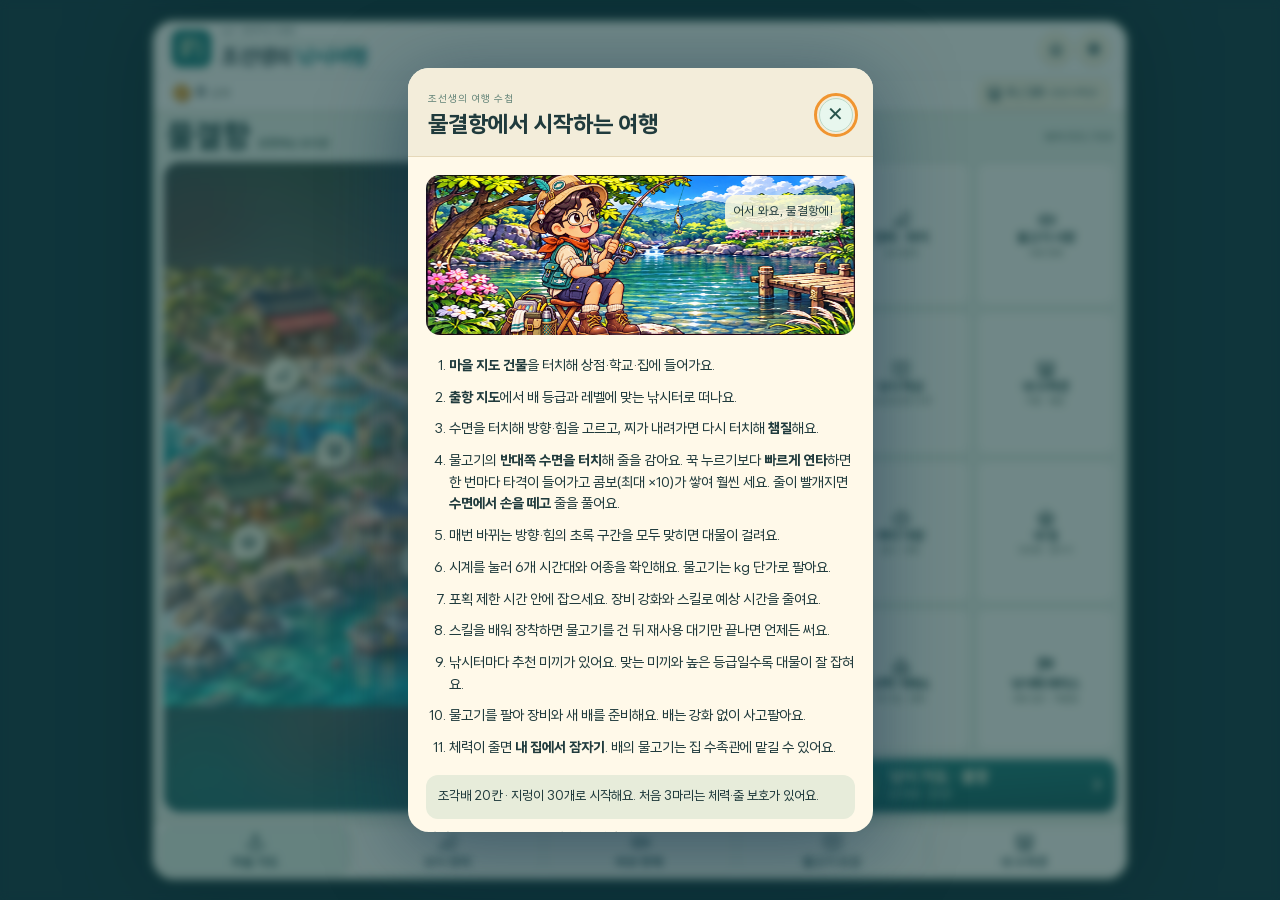
==== commit dd2543e6: "Release Jo fishing journey v3.4.0" ====
--- a/index.html
+++ b/index.html
@@ -1,19 +1,42 @@
-<!doctype html><html lang="ko"><head><meta name="author" content="체니"><meta name="copyright" content="© 2026 체니. All rights reserved."><meta charset="UTF-8"><meta name="viewport" content="width=device-width,initial-scale=1,viewport-fit=cover"><meta name="color-scheme" content="only light"><meta name="theme-color" content="#123f47"><meta name="apple-mobile-web-app-capable" content="yes"><meta name="apple-mobile-web-app-status-bar-style" content="black-translucent"><meta name="apple-mobile-web-app-title" content="조선생의 낚시여행"><meta name="description" content="조선생과 떠나는 30개 낚시터. 캐스팅, 챔질, 보스와의 힘겨루기, 물고기 도감과 수족관을 즐겨요."><title>조선생의 낚시여행</title><link rel="manifest" href="manifest.webmanifest"><link rel="icon" href="assets/app-icon-192.png" type="image/png" sizes="192x192"><link rel="apple-touch-icon" href="assets/apple-touch-icon-180.png" sizes="180x180"><link rel="stylesheet" href="style.css"><link rel="stylesheet" href="v2.css"><link rel="stylesheet" href="effects.css"><link rel="stylesheet" href="touch-reel.css"><link rel="stylesheet" href="reel-feedback.css"><link rel="stylesheet" href="water-layout.css"><link rel="stylesheet" href="visual-refresh.css"><link rel="stylesheet" href="fishing-focus.css"><link rel="stylesheet" href="v3.css"><link rel="stylesheet" href="race.css"><link rel="stylesheet" href="tournament.css"><script type="module" src="fit-screen.js"></script><script type="module" src="app.js"></script></head>
+<!doctype html><html lang="ko"><head><meta name="author" content="체니"><meta name="copyright" content="© 2026 체니. All rights reserved."><meta charset="UTF-8"><meta name="viewport" content="width=device-width,initial-scale=1,viewport-fit=cover"><meta name="color-scheme" content="only light"><meta name="theme-color" content="#123f47"><meta name="apple-mobile-web-app-capable" content="yes"><meta name="apple-mobile-web-app-status-bar-style" content="black-translucent"><meta name="apple-mobile-web-app-title" content="조선생의 낚시여행"><meta name="description" content="조선생과 떠나는 30개 낚시터. 캐스팅, 챔질, 보스와의 힘겨루기, 물고기 도감과 수족관을 즐겨요."><title>조선생의 낚시여행</title><link rel="manifest" href="manifest.webmanifest"><link rel="icon" href="assets/app-icon-192.png" type="image/png" sizes="192x192"><link rel="apple-touch-icon" href="assets/apple-touch-icon-180.png" sizes="180x180"><link rel="stylesheet" href="style.css"><link rel="stylesheet" href="v2.css"><link rel="stylesheet" href="effects.css"><link rel="stylesheet" href="touch-reel.css"><link rel="stylesheet" href="reel-feedback.css"><link rel="stylesheet" href="water-layout.css"><link rel="stylesheet" href="visual-refresh.css"><link rel="stylesheet" href="fishing-focus.css"><link rel="stylesheet" href="v3.css"><link rel="stylesheet" href="race.css"><link rel="stylesheet" href="race-paddock.css"><link rel="stylesheet" href="tournament.css"><link rel="stylesheet" href="town-harbor.css"><script type="module" src="fit-screen.js"></script><script type="module" src="app.js"></script></head>
 <body><main class="town-view" id="game" aria-label="조선생의 낚시여행">
- <header class="top"><div class="brand"><span class="brandmark">釣</span><div><small id="headerProgress">Lv.1 · EXP 0 / 200</small><h1>조선생의 <em>낚시여행</em></h1></div></div><button id="homeBtn" class="icon-button" aria-label="마을로 돌아가기"><svg viewBox="0 0 24 24" aria-hidden="true"><path d="M3.5 11.2 12 4l8.5 7.2"/><path d="M6 9.6V20h4.4v-5.4h3.2V20H18V9.6"/></svg></button><button id="settingsBtn" class="icon-button" aria-label="게임 설정"><svg viewBox="0 0 24 24" aria-hidden="true"><circle cx="12" cy="12" r="3.2"/><path d="M12 2.8v2.6M12 18.6v2.6M2.8 12h2.6M18.6 12h2.6M5.5 5.5l1.85 1.85M16.65 16.65l1.85 1.85M5.5 18.5l1.85-1.85M16.65 7.35l1.85-1.85"/><circle cx="12" cy="12" r="6.4"/></svg></button></header>
- <div class="wallet"><span><i class="coin">●</i> <b id="coins">0</b><small>금화</small></span><span id="debt" hidden></span><button id="bagBtn"><span class="mini-icon bucket"></span><b id="bagCount">0 / 20</b><span>선상 수족관 ›</span></button></div>
-<section id="townMap" class="town-map" aria-label="물결항 마을 지도"><button id="autoPill" class="auto-pill" hidden></button>
-<div class="town-banner"><small>JO'S FISHING VILLAGE</small><h2>물결항</h2><b id="playerBadge">Lv.1 · 초보 낚시꾼</b><span id="townHP">체력 100 / 100</span><div class="xp-track"><i id="xpBar"></i></div></div>
-<button class="map-spot" style="left:20%;top:22%" data-town="shop"><span>장비 · 미끼</span><small>낚시 준비</small></button>
-<button class="map-spot" style="left:80%;top:23%" data-town="market"><span>물고기 시장</span><small>바로 판매</small></button>
-<button class="map-spot" style="left:50%;top:40%" data-town="skills"><span>낚시 학교</span><small id="mapSP">스킬 배우기</small></button>
-<button class="map-spot" style="left:18%;top:48%" data-town="tank"><span>내 수족관</span><small>어항 · 행운</small></button>
-<button class="map-spot" style="left:82%;top:49%" data-town="restaurant"><span>바다 식당</span><small>음식 · 버프</small></button>
-<button class="map-spot" style="left:22%;top:68%" data-town="home"><span>내 집</span><small id="mapHome">단칸방 · 잠자기</small></button>
-<button class="map-spot" style="left:79%;top:68%" data-town="boats"><span>선박 거래소</span><small>배 구입 · 판매</small></button>
-<button class="map-spot race-map-marker" style="left:50%;top:64%" data-town="race"><span>낚시배 레이스</span><small>대회 접수 · 부품점</small></button>
-<button class="map-spot departure" style="left:50%;top:86%" data-town="map"><span>낚시 지도 · 출항</span><small id="mapBoat">조각배 · 20칸</small></button>
-<p class="map-hint">© 2026 체니 · 건물을 터치해 들어가세요</p></section>
+ <header class="top"><div class="brand"><span class="brandmark">釣</span><div><small id="headerProgress">Lv.1 · EXP 0 / 200</small><div class="xp-track harbor-xp" aria-hidden="true"><i id="xpBar"></i></div><h1>조선생의 <em>낚시여행</em></h1></div></div><button id="homeBtn" class="icon-button" aria-label="마을로 돌아가기"><svg viewBox="0 0 24 24" aria-hidden="true"><path d="M3.5 11.2 12 4l8.5 7.2"/><path d="M6 9.6V20h4.4v-5.4h3.2V20H18V9.6"/></svg></button><button id="settingsBtn" class="icon-button" aria-label="게임 설정"><svg viewBox="0 0 24 24" aria-hidden="true"><circle cx="12" cy="12" r="3.2"/><path d="M12 2.8v2.6M12 18.6v2.6M2.8 12h2.6M18.6 12h2.6M5.5 5.5l1.85 1.85M16.65 16.65l1.85 1.85M5.5 18.5l1.85-1.85M16.65 7.35l1.85-1.85"/><circle cx="12" cy="12" r="6.4"/></svg></button></header>
+ <div class="wallet"><span><i class="coin">●</i> <b id="coins">0</b><small>금화</small></span><span id="debt" hidden></span><button id="bagBtn"><span class="mini-icon bucket"><svg class="harbor-nav-icon" width="17" height="17" aria-hidden="true"><use href="assets/harbor-icons.svg#tank"></use></svg></span><b id="bagCount">0 / 20</b><span>선상 수족관 ›</span></button></div>
+ <section id="townMap" class="town-map" aria-labelledby="harborTitle">
+  <div class="harbor-heading">
+   <div class="harbor-title"><h2 id="harborTitle">물결항</h2><b id="playerBadge">초보 낚시꾼</b></div>
+   <div class="harbor-health"><span id="townHP">체력 100 / 100</span></div>
+  </div>
+  <div class="harbor-board">
+   <div class="harbor-chart">
+    <button type="button" class="harbor-pin" data-town="shop" aria-label="장비 · 미끼" tabindex="-1"><span aria-hidden="true"><svg width="20" height="20" aria-hidden="true"><use href="assets/harbor-icons.svg#shop"></use></svg></span></button>
+    <button type="button" class="harbor-pin" data-town="market" aria-label="물고기 시장" tabindex="-1"><span aria-hidden="true"><svg width="20" height="20" aria-hidden="true"><use href="assets/harbor-icons.svg#market"></use></svg></span></button>
+    <button type="button" class="harbor-pin" data-town="skills" aria-label="낚시 학교" tabindex="-1"><span aria-hidden="true"><svg width="20" height="20" aria-hidden="true"><use href="assets/harbor-icons.svg#skills"></use></svg></span></button>
+    <button type="button" class="harbor-pin" data-town="tank" aria-label="내 수족관" tabindex="-1"><span aria-hidden="true"><svg width="20" height="20" aria-hidden="true"><use href="assets/harbor-icons.svg#tank"></use></svg></span></button>
+    <button type="button" class="harbor-pin" data-town="restaurant" aria-label="바다 식당" tabindex="-1"><span aria-hidden="true"><svg width="20" height="20" aria-hidden="true"><use href="assets/harbor-icons.svg#restaurant"></use></svg></span></button>
+    <button type="button" class="harbor-pin" data-town="home" aria-label="내 집" tabindex="-1"><span aria-hidden="true"><svg width="20" height="20" aria-hidden="true"><use href="assets/harbor-icons.svg#home"></use></svg></span></button>
+    <button type="button" class="harbor-pin" data-town="boats" aria-label="선박 거래소" tabindex="-1"><span aria-hidden="true"><svg width="20" height="20" aria-hidden="true"><use href="assets/harbor-icons.svg#boats"></use></svg></span></button>
+    <button type="button" class="harbor-pin" data-town="race" aria-label="낚시배 레이스" tabindex="-1"><span aria-hidden="true"><svg width="20" height="20" aria-hidden="true"><use href="assets/harbor-icons.svg#race"></use></svg></span></button>
+    <button type="button" class="harbor-pin" data-town="map" aria-label="낚시 지도 · 출항" tabindex="-1"><span aria-hidden="true"><svg width="20" height="20"><use href="assets/harbor-icons.svg#map"></use></svg></span></button>
+   </div>
+  </div>
+  <div class="harbor-facilities" role="group" aria-label="마을 시설">
+   <button type="button" class="harbor-facility" data-town="shop"><span class="harbor-facility-icon" aria-hidden="true"><svg width="20" height="20" aria-hidden="true"><use href="assets/harbor-icons.svg#shop"></use></svg></span><span class="harbor-facility-text"><b>장비 · 미끼</b><small>낚시 준비</small></span></button>
+   <button type="button" class="harbor-facility" data-town="market"><span class="harbor-facility-icon" aria-hidden="true"><svg width="20" height="20" aria-hidden="true"><use href="assets/harbor-icons.svg#market"></use></svg></span><span class="harbor-facility-text"><b>물고기 시장</b><small>바로 판매</small></span></button>
+   <button type="button" class="harbor-facility" data-town="skills"><span class="harbor-facility-icon" aria-hidden="true"><svg width="20" height="20" aria-hidden="true"><use href="assets/harbor-icons.svg#skills"></use></svg></span><span class="harbor-facility-text"><b>낚시 학교</b><small id="mapSP">스킬 배우기</small></span></button>
+   <button type="button" class="harbor-facility" data-town="tank"><span class="harbor-facility-icon" aria-hidden="true"><svg width="20" height="20" aria-hidden="true"><use href="assets/harbor-icons.svg#tank"></use></svg></span><span class="harbor-facility-text"><b>내 수족관</b><small>어항 · 행운</small></span></button>
+   <button type="button" class="harbor-facility" data-town="restaurant"><span class="harbor-facility-icon" aria-hidden="true"><svg width="20" height="20" aria-hidden="true"><use href="assets/harbor-icons.svg#restaurant"></use></svg></span><span class="harbor-facility-text"><b>바다 식당</b><small>음식 · 버프</small></span></button>
+   <button type="button" class="harbor-facility" data-town="home"><span class="harbor-facility-icon" aria-hidden="true"><svg width="20" height="20" aria-hidden="true"><use href="assets/harbor-icons.svg#home"></use></svg></span><span class="harbor-facility-text"><b>내 집</b><small id="mapHome">단칸방 · 잠자기</small></span></button>
+   <button type="button" class="harbor-facility" data-town="boats"><span class="harbor-facility-icon" aria-hidden="true"><svg width="20" height="20" aria-hidden="true"><use href="assets/harbor-icons.svg#boats"></use></svg></span><span class="harbor-facility-text"><b>선박 거래소</b><small>배 구입 · 판매</small></span></button>
+   <button type="button" class="harbor-facility" data-town="race"><span class="harbor-facility-icon" aria-hidden="true"><svg width="20" height="20" aria-hidden="true"><use href="assets/harbor-icons.svg#race"></use></svg></span><span class="harbor-facility-text"><b>낚시배 레이스</b><small>대회 접수 · 부품점</small></span></button>
+  </div>
+  <div class="harbor-actions">
+   <button id="autoPill" class="auto-pill" type="button" hidden></button>
+   <button class="harbor-departure" data-town="map" type="button">
+    <span class="harbor-departure-icon" aria-hidden="true"><svg width="24" height="24"><use href="assets/harbor-icons.svg#map"></use></svg></span><span><b>낚시 지도 · 출항</b><small id="mapBoat">조각배 · 20칸</small></span><span class="harbor-chevron" aria-hidden="true">›</span>
+   </button>
+  </div>
+ </section>
  <section id="scene" class="scene" aria-label="낚시터">
   <div class="night-shade"></div><div class="scene-top"><div class="location"><small id="chapter">첫 번째 여행</small><b id="location">솔바람 개울</b></div><div class="scene-chips"><button id="clockBtn" class="weather">☀ 낮 · 산들바람</button><button id="mealBtn" class="meal-chip" aria-label="도시락 가방">🍙 식사</button><button id="autoBtn" class="meal-chip auto-chip" aria-label="자동 낚시">🤖 자동</button></div></div>
   <div id="questChip" class="quest-chip">첫 물고기를 만나 볼까요?</div>
@@ -33,7 +56,7 @@
  <div class="active-skills" aria-label="장착 액티브 스킬"><button id="active0"><b>강타</b><small>미습득</small></button><button id="active1"><b>탄력</b><small>미습득</small></button><button id="active2"><b>충격</b><small>미습득</small></button></div>
  <div class="instruction" id="instruction" role="status">낚시 시작을 누르세요</div>
  <section class="controls" aria-label="낚시 조작"><button id="leftBtn" class="reel" aria-label="왼쪽으로 당기기"><b>◀</b><small>왼쪽 당기기</small></button><button id="actionBtn" class="action"><b>낚시 시작</b><small>방향 · 힘 · 챔질</small></button><button id="rightBtn" class="reel" aria-label="오른쪽으로 당기기"><b>▶</b><small>오른쪽 당기기</small></button><div class="reel-status" id="reelStatus" aria-live="off">줄 대기<small>수면 터치 → 감기</small></div><button id="skillBtn" class="skill" aria-label="스킬 학교"><span>✦</span><small>스킬</small><i id="skillFill"></i></button></section>
- <nav class="bottom-nav" aria-label="게임 메뉴"><button data-panel="town"><span class="nav-icon compass"></span><b>마을 지도</b></button><button data-panel="shop"><span class="nav-icon rod"></span><b>낚시 장비</b></button><button data-panel="market"><span class="nav-icon chest"></span><b>바로 판매</b><i id="sellDot" hidden></i></button><button data-panel="collection"><span class="nav-icon fishicon"></span><b>물고기 도감</b></button><button data-panel="tank"><span class="nav-icon bucket"></span><b>내 수족관</b></button></nav>
+ <nav class="bottom-nav" aria-label="게임 메뉴"><button data-panel="town"><span class="nav-icon compass"><svg class="harbor-nav-icon" width="21" height="21" aria-hidden="true"><use href="assets/harbor-icons.svg#map"></use></svg></span><b>마을 지도</b></button><button data-panel="shop"><span class="nav-icon rod"><svg class="harbor-nav-icon" width="21" height="21" aria-hidden="true"><use href="assets/harbor-icons.svg#shop"></use></svg></span><b>낚시 장비</b></button><button data-panel="market"><span class="nav-icon chest"><svg class="harbor-nav-icon" width="21" height="21" aria-hidden="true"><use href="assets/harbor-icons.svg#market"></use></svg></span><b>바로 판매</b><i id="sellDot" hidden></i></button><button data-panel="collection"><span class="nav-icon fishicon"><svg class="harbor-nav-icon" width="21" height="21" aria-hidden="true"><use href="assets/harbor-icons.svg#skills"></use></svg></span><b>물고기 도감</b></button><button data-panel="tank"><span class="nav-icon bucket"><svg class="harbor-nav-icon" width="21" height="21" aria-hidden="true"><use href="assets/harbor-icons.svg#tank"></use></svg></span><b>내 수족관</b></button></nav>
 </main>
 <div id="toast" class="toast" role="status" hidden></div>
 <dialog id="modal"><div class="modal-head"><div><small id="modalEyebrow">조선생의 여행 수첩</small><h2 id="modalTitle"></h2></div><button id="closeModal" aria-label="닫기">✕</button></div><div id="modalBody" class="modal-body"></div></dialog>
--- a/race.css
+++ b/race.css
@@ -22,23 +22,97 @@
 .race-actions>button{font-size:.8rem;padding:5px}
 .race-entry{text-align:center}
 .race-entry .boat-art{max-width:180px;margin:5px auto 12px}
-.race-live{color:#effcfc;background:#103c4a;border-radius:12px;padding:7px;display:grid;gap:6px}
-.race-instruments,.race-meters{display:flex;justify-content:space-between;align-items:center;gap:6px;font-size:.8rem}
-.race-instruments{padding:2px 6px}
-.race-instruments .race-slow{color:#ffaf95}
-.race-meters label{display:flex;align-items:center;gap:5px;flex:1;min-width:0;white-space:nowrap}
-.race-meters progress{width:100%;min-width:0;height:8px;accent-color:#a9efca}
-.race-viewport{position:relative;overflow:hidden;background:#075c70 url(assets/race-surface.webp) center/cover;border-radius:8px}
-.race-viewport canvas{display:block;width:100%;height:min(46dvh,460px)}
-.race-cue{pointer-events:none;position:absolute;top:16%;left:50%;transform:translateX(-50%);padding:5px 11px;color:#fff9d3;background:#10313bdb;border-radius:10px;font-weight:bold;white-space:nowrap}
-.race-controls{display:flex;justify-content:space-between;gap:7px;touch-action:none;user-select:none}
-.race-controls>div{display:flex;gap:4px}
-.race-controls button{margin:0;min-height:50px;min-width:42px;width:auto;padding:7px;border:1px solid #479aad;border-radius:8px;background:#154f62;color:white;font-size:.77rem;touch-action:none}
-.race-controls [data-drive="throttle"]{background:#e2ffd6;color:#143d28;min-width:49px}
-.race-controls [data-drive="boost"]{background:#6bdbec;color:#113443}
-.race-controls [data-drive="brake"]{background:#ffddc6;color:#572c1d}
-.race-controls button.pressed{background:#ffdf5b;color:#28353b;box-shadow:inset 0 0 0 2px #dc8f3a}
-.race-keyboard{color:#d3f4ee;margin:0;text-align:center}
+#modal.race-driving{
+ position:fixed;inset:0;width:100%;height:100dvh;max-width:none;max-height:none;
+ margin:0;padding:0;border:0;border-radius:0;overflow:hidden;background:#0b526c;color:#fff9e9;
+}
+#modal.race-driving .modal-head{position:absolute;inset:0;display:block;padding:0;border:0;background:none;pointer-events:none;z-index:4}
+#modal.race-driving .modal-head>div{position:absolute;width:1px;height:1px;overflow:hidden;clip-path:inset(50%)}
+#modal.race-driving #closeModal{
+ position:absolute;top:max(12px,env(safe-area-inset-top));right:max(12px,env(safe-area-inset-right));
+ width:42px;height:42px;pointer-events:auto;background:#062d40e8;color:#fff9e9;border:1px solid #d9fded6b;
+}
+#modal.race-driving .modal-body{width:100%;height:100%;max-height:none;overflow:hidden;padding:0}
+.race-live{
+ position:relative;isolation:isolate;width:100%;height:100%;overflow:hidden;
+ color:#fff9e9;background:#0d637b;font-variant-numeric:tabular-nums;
+}
+.race-viewport,.race-viewport canvas{position:absolute;inset:0;width:100%;height:100%;display:block}
+.race-live::before,.race-live::after{content:"";position:absolute;inset:0;pointer-events:none;z-index:1}
+.race-live::before{background:linear-gradient(180deg,#061f35a8,transparent 25%,transparent 72%,#031e33ce)}
+.race-live::after{background:radial-gradient(ellipse at 50% 60%,transparent 53%,#58e0ea91 115%);opacity:0;transition:opacity .14s}
+.race-live.race-boosting::after{opacity:1}
+.race-drive-hud,.race-drive-bottom{
+ position:absolute;z-index:2;left:max(14px,env(safe-area-inset-left));right:max(14px,env(safe-area-inset-right));
+}
+.race-drive-hud{top:max(12px,env(safe-area-inset-top));right:max(66px,calc(env(safe-area-inset-right) + 54px))}
+.race-drive-heading{display:flex;align-items:end;justify-content:space-between;gap:10px;text-shadow:0 2px 5px #001827}
+.race-drive-heading small,.race-drive-heading strong{display:block}
+.race-drive-heading small,.race-standing small{font-size:.69rem;color:#c3f9ef;font-weight:700}
+.race-drive-heading strong{font-size:clamp(1rem,3.5vw,1.42rem);line-height:1.16}
+#raceTime{color:#fef7dc;font-size:.82rem;font-weight:700;white-space:nowrap}
+.race-instruments{
+ display:flex;align-items:center;gap:14px;width:min(100%,365px);margin-top:10px;padding:5px 11px 7px;
+ border:1px solid #caffee5c;border-radius:13px;background:#082e42d6;box-shadow:0 4px 13px #06233640;
+}
+.race-standing{white-space:nowrap;flex:none;line-height:1}
+.race-standing div{font-size:.84rem;color:#c3e2db}
+.race-standing b{font-size:1.72rem;color:#fff2ab}
+.race-progress-hud,.race-boost-hud{flex:1;min-width:0;display:grid;gap:3px;font-size:.69rem;color:#d0faef;font-weight:700}
+.race-progress-hud label,.race-boost-hud>span{display:flex;justify-content:space-between;gap:4px}
+.race-live progress{
+ appearance:none;width:100%;height:7px;display:block;border:0;border-radius:8px;overflow:hidden;
+ background:#001b2e;accent-color:#a1efd0;
+}
+.race-live progress::-webkit-progress-bar{background:#001b2e;border-radius:8px}
+.race-live progress::-webkit-progress-value{background:#a1efd0;border-radius:8px}
+.race-live progress::-moz-progress-bar{background:#a1efd0;border-radius:8px}
+.race-boost-hud progress::-webkit-progress-value{background:#67e4fa}
+.race-boost-hud progress::-moz-progress-bar{background:#67e4fa}
+.race-cue{
+ pointer-events:none;position:absolute;z-index:3;top:45%;left:50%;transform:translate(-50%,-50%);
+ max-width:calc(100% - 28px);color:#fff7c7;font-weight:900;white-space:nowrap;text-align:center;
+}
+.race-cue[data-kind="start"]{font-size:clamp(3.6rem,13vw,8rem);text-shadow:0 5px 0 #16556e,0 8px 23px #011c31;line-height:1}
+.race-cue[data-kind="warning"]{
+ top:53%;padding:5px 13px;border-radius:8px;color:#ffe3bb;background:#471f20eb;
+ border:1px solid #ffae7e;font-size:.86rem;
+}
+.race-drive-bottom{bottom:max(10px,env(safe-area-inset-bottom));margin-inline:auto;width:min(calc(100% - 28px),960px)}
+.race-drive-readouts{display:flex;align-items:center;justify-content:space-between;gap:12px;margin-bottom:9px}
+.race-speed,.race-boost-hud{background:#082e42e6;border:1px solid #caffee5c;border-radius:10px}
+.race-speed{display:flex;align-items:baseline;gap:5px;min-width:87px;padding:3px 10px;color:#d7f9f3;font-size:.69rem;font-weight:700}
+.race-speed b{font-size:1.62rem;line-height:1.1;color:#fff6cd}
+.race-speed .race-slow{color:#ffb391}
+.race-boost-hud{flex:0 1 180px;padding:4px 9px 6px}
+.race-controls,.race-controls>div{display:flex;align-items:stretch;gap:clamp(4px,1.45vw,9px)}
+.race-controls{justify-content:space-between;touch-action:none;user-select:none}
+.race-controls button{
+ display:grid;place-content:center;justify-items:center;gap:3px;width:clamp(44px,13vw,78px);
+ height:clamp(48px,13vw,69px);margin:0;padding:0;border:1px solid #b3ffff94;border-radius:13px;
+ box-shadow:0 3px 0 #041a2c9f;background:#0b3f54eb;color:#f8ffec;font-size:.71rem;font-weight:800;line-height:1.1;touch-action:none;
+}
+.race-controls button>i{display:block;width:12px;height:12px;font-style:normal}
+.race-steering i{border:solid currentColor;border-width:0 0 3px 3px;transform:translateX(2px) rotate(45deg)}
+.race-steering [data-drive="right"] i{transform:translateX(-2px) rotate(225deg)}
+.race-controls [data-drive="brake"]{background:#9d4b3f;color:#fff4dc;border-color:#ffbf9a}
+.race-controls [data-drive="brake"] i{width:10px;height:10px;border:2px solid currentColor;border-radius:2px}
+.race-controls [data-drive="boost"]{background:#78deed;color:#073344;border-color:#c5ffff}
+.race-controls [data-drive="boost"] i{height:16px;font-size:1.45rem;line-height:.74}
+.race-controls [data-drive="throttle"]{width:clamp(52px,15vw,90px);background:#efe198;color:#32331a;border-color:#ffface}
+.race-controls [data-drive="throttle"] i{width:9px;height:9px;border:solid currentColor;border-width:3px 0 0 3px;transform:translateY(3px) rotate(45deg)}
+.race-controls button.pressed{background:#fff9e0;color:#013c54;box-shadow:inset 0 1px 6px #16434c68;transform:translateY(2px)}
+.race-drive-bottom .race-keyboard{color:#e4fafa;margin:6px 0 0;text-shadow:0 1px 4px #08253c;text-align:center;font-size:.66rem}
+@media (pointer:coarse){.race-drive-bottom .race-keyboard{display:none}}
+@media (orientation:landscape) and (max-height:530px){
+ .race-drive-hud{display:flex;align-items:start;gap:12px}
+ .race-drive-heading{min-width:160px;align-items:start}
+ .race-instruments{margin-top:0;width:min(39vw,365px)}
+ .race-drive-readouts{margin-bottom:5px}
+ .race-controls button{height:46px}
+ .race-drive-bottom .race-keyboard{display:none}
+}
+@media (prefers-reduced-motion:reduce){.race-live::after{transition:none}}
 .race-podium{display:flex;align-items:end;justify-content:center;gap:6px;padding:10px;background:#e0f4f5;border-radius:14px}
 .race-podium div{flex:1;border-radius:9px 9px 4px 4px;min-height:76px;display:flex;flex-direction:column;justify-content:center;align-items:center;padding:5px;text-align:center;background:#c8dce5;color:#153a45}
 .race-podium span{font-size:1.8rem}
@@ -51,3 +125,14 @@
 .race-your-team{font-weight:bold;background:#fff1be}
 #game .race-map-marker span{background:#104b5f;color:#f8fffd;border-color:#92e9dc}
 #game .race-map-marker small{background:#dbfff4;color:#234d57;border-color:#92cfc8}
+.race-pause{
+ position:absolute;inset:0;z-index:4;display:grid;place-items:center;padding:16px;
+ background:#031e35b8;backdrop-filter:blur(3px);
+}
+.race-pause>div{
+ width:min(100%,340px);padding:18px 20px;color:#f2ffed;background:#103d52;
+ border:1px solid #a9e7e3;border-radius:17px;box-shadow:0 14px 32px #031d307d;
+}
+#modal .race-pause h3{margin:0 0 4px;font-size:1.35rem}
+.race-pause p{color:#d4efe7}
+.race-pause button:last-child{margin-bottom:0}
--- a/race-paddock.css
+++ b/race-paddock.css
@@ -0,0 +1,121 @@
+.race-paddock{
+ --race-ink:#153b46;
+ --race-sub:#42636a;
+ --race-edge:#bbd9dc;
+ --race-paper:#f5fbfa;
+ --race-lagoon:#e5f4f2;
+ display:grid;
+ gap:12px;
+ color:var(--race-ink);
+}
+.race-paddock h2,.race-paddock h3{margin:0;line-height:1.15}
+.race-paddock .race-banner{
+ min-height:clamp(124px,29vw,184px);
+ padding:14px 16px;
+ background-position:center 53%;
+ border-radius:12px;
+}
+.race-paddock .race-banner h2{font-size:clamp(1.45rem,5vw,2rem)}
+.race-paddock .race-banner p{margin:5px 0 0;color:#e4f5ed}
+.race-paddock .race-menu{margin:0}
+.race-paddock .race-menu>button{padding:8px 6px;font-size:.88rem}
+.race-paddock button:focus-visible,.race-disclosure summary:focus-visible{outline:3px solid #007989;outline-offset:2px}
+.race-boat-card{
+ display:grid;
+ grid-template-columns:70px minmax(0,1fr);
+ align-items:center;
+ gap:8px 12px;
+ background:var(--race-lagoon);
+ border:1px solid var(--race-edge);
+ border-radius:12px;
+ padding:12px;
+}
+.race-boat-card .boat-art{width:100%;max-width:70px;max-height:none;margin:0}
+.race-boat-card small{display:block;color:var(--race-sub);font-size:.73rem;margin-bottom:3px}
+.race-boat-card h3{font-size:1.05rem}
+.race-boat-card dl{grid-column:1/-1}
+.race-stat-grid{
+ display:flex;
+ flex-wrap:wrap;
+ gap:9px 12px;
+ margin:0;
+}
+.race-stat-grid>div{flex:1 1 auto;min-width:0}
+.race-stat-grid dt{font-size:.72rem;color:var(--race-sub);font-weight:normal}
+.race-stat-grid dd{
+ margin:3px 0 0;
+ font-size:.87rem;
+ font-weight:bold;
+ font-variant-numeric:tabular-nums;
+ overflow-wrap:anywhere;
+}
+.race-paddock .race-league{padding:12px;background:var(--race-paper);border-color:var(--race-edge);border-radius:12px}
+.race-paddock .race-league header b{border-radius:5px;padding:3px 7px;background:#d7efeb}
+.race-paddock .race-league-locked header b{background:#e7edee;color:#52646a}
+.race-league-money{margin:11px 0 8px}
+.race-league-meta{display:flex;flex-wrap:wrap;gap:3px 10px;color:var(--race-sub);font-size:.76rem}
+.race-paddock .race-league .race-recommend{margin:9px 0 0}
+.race-paddock .race-league .primary{margin:9px 0 0;min-height:44px}
+.race-disclosure{border:1px solid var(--race-edge);border-radius:10px;background:var(--race-paper);padding:0 10px}
+.race-disclosure summary{min-height:44px;padding:10px 3px;cursor:pointer;font-weight:bold;line-height:24px}
+.race-disclosure>div,.race-disclosure>ol{margin:2px 0 10px}
+.race-disclosure>p{color:var(--race-sub);margin:3px 2px 12px;font-size:.83rem}
+.race-workshop{gap:8px}
+.race-wallet{display:flex;flex-wrap:wrap;gap:5px 14px;color:var(--race-sub);font-size:.80rem}
+.race-wallet b{color:var(--race-ink)}
+.race-workshop .race-chooser{padding:2px;display:grid;grid-template-columns:repeat(5,minmax(0,1fr));gap:5px;overflow:visible}
+.race-workshop .race-grade-chooser{grid-template-columns:repeat(3,minmax(0,1fr))}
+.race-workshop .race-chooser button{min-height:44px;min-width:0;padding:6px 4px}
+.race-workshop .race-showcase{
+ margin:2px 0 1px;
+ min-height:104px;
+ background:linear-gradient(90deg,#e9f7f5 0%,#e9f7f5 58%,#e9f7f500 73%),url(assets/race-workshop.webp) right 55%/auto 110% no-repeat,#e9f7f5;
+ border:1px solid var(--race-edge);
+ border-radius:12px;
+}
+.race-workshop .race-showcase img{width:clamp(70px,26%,118px);flex-shrink:0;order:2;margin-left:auto;filter:drop-shadow(0 3px 6px #12374575)}
+.race-workshop .race-showcase>div{max-width:59%}
+.race-workshop .race-showcase small{color:var(--race-sub)}
+.race-workshop .race-part{margin:0;background:var(--race-paper);border:1px solid var(--race-edge);border-radius:12px}
+.race-workshop .race-part-equipped{border-color:#68a8a1}
+.race-workshop .race-part header{align-items:center}
+.race-workshop .race-part header img{width:36px;height:36px;flex:none}
+.race-workshop .race-part h3{font-size:1.05rem}
+.race-workshop .race-active{white-space:nowrap}
+.race-workshop .race-part-level,.race-workshop .race-comparison-label{font-size:.76rem;color:var(--race-sub);margin:8px 0 4px}
+.race-comparison{padding:8px;background:var(--race-lagoon);border-radius:8px;gap:7px 10px}
+.race-increase{color:#1b6443}
+.race-decrease,.race-block{color:#853e2d}
+.race-workshop .race-actions{margin:9px 0 0}
+.race-block{font-size:.8rem;font-weight:bold;margin:5px 0 0}
+.race-menu>button:disabled,.race-actions>button:disabled{opacity:.75}
+.race-check-in-money{padding:11px;border:1px solid var(--race-edge);border-radius:10px;background:var(--race-paper)}
+.race-guide{padding:12px;background:var(--race-lagoon);border-radius:10px}
+.race-guide h3{font-size:1rem}
+.race-guide ol{margin:8px 0;padding-left:1.3rem;display:grid;gap:6px;font-size:.85rem}
+.race-guide p,.race-check-in .race-tip{margin:0;color:var(--race-sub);font-size:.8rem}
+.race-finish{
+ border-radius:12px;
+ background:linear-gradient(0deg,#082c3aee,#15455145),#154551 url(assets/race-water.webp) center/cover;
+ color:white;
+ text-align:center;
+ overflow:hidden;
+}
+.race-finish-title{padding:12px}
+.race-finish-title p{margin:0 0 6px;font-size:.76rem;color:#e1f2ef}
+.race-finish-title h2{font-size:clamp(1.55rem,6vw,2.35rem);margin-bottom:4px}
+.race-finish-title span{font-variant-numeric:tabular-nums}
+.race-results .race-podium{padding:4px 9px 0;background:transparent}
+.race-results .race-podium div{min-width:0;min-height:83px;justify-content:start;padding:7px 2px 5px;font-size:.81rem}
+.race-results .race-podium .race-podium-1{min-height:104px}
+.race-results .race-podium .race-podium-2{min-height:77px}
+.race-results .race-podium .race-podium-player{box-shadow:inset 0 0 0 3px #16797e}
+.race-results .race-podium .race-podium-rank{font-size:.78rem;font-weight:bold;margin-bottom:4px}
+.race-podium small{font-size:.69rem;font-variant-numeric:tabular-nums}
+.race-results .race-payout{text-align:left;padding:10px;border-radius:10px;background:var(--race-lagoon)}
+.race-results .race-table li{padding:5px 3px}
+@media (max-width:360px){
+ .race-paddock{gap:9px}
+ .race-workshop .race-chooser button{font-size:.74rem;padding:4px 2px}
+ .race-paddock .race-stat-grid dd{font-size:.81rem}
+}
--- a/tournament.css
+++ b/tournament.css
@@ -50,20 +50,34 @@
   animation-duration: 1.8s;
 }
 .tournament-floats { position: absolute; inset: 0; z-index: 3; pointer-events: none; }
-.tournament-floats i {
+.tournament-floats i { position: absolute; display: block; }
+.tournament-angler {
+  width: clamp(30px, 12vw, 58px);
+  aspect-ratio: 1.15;
+  background: center bottom / contain no-repeat url(assets/tournament-angler.webp);
+  transform: translate(-50%, -89%) scale(var(--distance)) scaleX(var(--facing));
+  transform-origin: 50% 88%;
+  animation: tournament-angler-cast .72s ease-out both;
+}
+@keyframes tournament-angler-cast {
+  from, to { transform: translate(-50%, -89%) scale(var(--distance)) scaleX(var(--facing)); }
+  42% { transform: translate(-50%, -89%) scale(var(--distance)) scaleX(var(--facing)) rotate(9deg); }
+}
+.tournament-bobber {
   position: absolute;
-  width: clamp(8px, 2.4vw, 15px);
-  height: clamp(16px, 4.7vw, 29px);
+  width: clamp(8px, 2.2vw, 13px);
+  height: clamp(16px, 4.4vw, 26px);
   background: center / contain no-repeat url(assets/float.svg);
   animation: tournament-cast .65s both ease-out;
+  transform: translate(-50%, -83%) scale(var(--scale));
   opacity: .85;
   filter: drop-shadow(0 2px 2px #00394380);
 }
 @keyframes tournament-cast {
-  0% { opacity: 0; transform: translate(var(--start), 22vh) rotate(50deg); }
-  46% { opacity: 1; transform: translate(calc(var(--start) * .45), -11vh) rotate(-22deg); }
-  82% { transform: translateY(1vh); }
-  100% { transform: translateY(0); }
+  0% { opacity: 0; transform: translate(calc(var(--start-x) - 50%), calc(var(--start-y) - 83%)) scale(var(--scale)) rotate(50deg); }
+  46% { opacity: 1; transform: translate(calc(var(--start-x) * .45 - 50%), calc(var(--start-y) * .45 - 83% - 4vh)) scale(var(--scale)) rotate(-22deg); }
+  82% { transform: translate(-50%, -69%) scale(var(--scale)); }
+  100% { transform: translate(-50%, -83%) scale(var(--scale)); }
 }
 @media (prefers-reduced-motion: reduce) {
   .tournament-floats i { animation: none; }
--- a/town-harbor.css
+++ b/town-harbor.css
@@ -0,0 +1,355 @@
+/* Water's edge uses the artwork's full bounds so pins stay with their buildings. */
+#game.town-view {
+  grid-template-columns: minmax(0, 1fr);
+  grid-template-rows: 54px 37px minmax(0, 1fr) 58px !important;
+  padding-inline: env(safe-area-inset-left) env(safe-area-inset-right);
+  background: #f7f3e8;
+}
+
+#game.town-view > .top,
+#game.town-view > .wallet {
+  background: #fffdf6;
+  border-color: #dddcc7;
+}
+
+#game.town-view .brand small {
+  font-size: 10px;
+  letter-spacing: 0;
+  margin-bottom: 2px;
+  color: #45645b;
+}
+
+#game.town-view > .wallet {
+  padding-block: 2px;
+  gap: 6px;
+}
+
+#game.town-view > .wallet button {
+  min-height: 27px;
+  padding-inline: 7px;
+  border-radius: 8px;
+}
+
+#game.town-view > .town-map {
+  display: grid;
+  grid-template: auto minmax(0, 1fr) auto auto / minmax(0, 1fr);
+  gap: 7px;
+  padding: 10px 10px 8px;
+  background: #eaf0e3;
+  color: #173d3a;
+}
+
+.harbor-heading {
+  display: flex;
+  justify-content: space-between;
+  align-items: center;
+  gap: 8px;
+  min-width: 0;
+  padding: 0 2px;
+}
+
+.harbor-title {
+  display: flex;
+  flex-wrap: wrap;
+  align-items: baseline;
+  gap: 1px 8px;
+  min-width: 0;
+}
+
+.harbor-title h2 {
+  font-size: clamp(22px, 6vw, 32px);
+  line-height: 1;
+}
+
+.harbor-title b,
+.harbor-health {
+  color: #3b6151;
+  font-size: 11px;
+  line-height: 1.15;
+}
+
+.harbor-health {
+  text-align: right;
+  white-space: nowrap;
+}
+
+.harbor-xp { display: none; }
+
+#game.town-view .harbor-xp {
+  display: block;
+  height: 3px;
+  margin: 0 0 3px;
+  background: #d5e1d0;
+}
+
+.harbor-xp i { background: #177474; }
+
+.harbor-board {
+  container: harbor-board / size;
+  position: relative;
+  isolation: isolate;
+  min-height: 0;
+  min-width: 0;
+  display: grid;
+  place-items: center;
+  border-radius: 16px;
+  background: #214f50;
+  overflow: hidden;
+}
+
+.harbor-chart::before {
+  content: "";
+  position: absolute;
+  top: 50%;
+  left: 50%;
+  width: calc(100cqw + 64px);
+  height: calc(100cqh + 64px);
+  transform: translate(-50%, -50%);
+  z-index: -1;
+  background: center / cover var(--chart-image);
+  filter: blur(32px) brightness(.72);
+  opacity: .64;
+}
+
+.harbor-chart {
+  --chart-ratio: 1.5;
+  --chart-image: url("assets/town-harbor.webp");
+  width: min(100%, 54vh);
+  width: min(100cqw, calc(100cqh * var(--chart-ratio)));
+  aspect-ratio: var(--chart-ratio);
+  position: relative;
+  background: center / contain no-repeat var(--chart-image);
+}
+
+.harbor-pin {
+  position: absolute;
+  left: var(--pin-x);
+  top: var(--pin-y);
+  transform: translate(-50%, -65%);
+  display: grid;
+  place-items: center;
+  width: 44px;
+  height: 44px;
+  padding: 0;
+  background: transparent;
+  color: #173d3a;
+  z-index: 1;
+}
+
+.harbor-pin span {
+  display: grid;
+  place-items: center;
+  width: clamp(23px, 8cqw, 35px);
+  height: clamp(23px, 8cqw, 35px);
+  border: 1px solid #fdf5d4;
+  border-radius: 50% 50% 50% 20%;
+  background: #fff8df;
+  box-shadow: 0 2px 6px #173932ac, 0 0 0 1px #496844;
+  font-size: clamp(12px, 4cqw, 18px);
+  line-height: 1;
+}
+
+.harbor-pin:hover, .harbor-pin:focus-visible { z-index: 2; }
+.harbor-pin:hover span, .harbor-pin:focus-visible span { background: #ffe2a4; }
+
+.harbor-pin[data-town="shop"] { --pin-x: 18%; --pin-y: 26%; }
+.harbor-pin[data-town="market"] { --pin-x: 86%; --pin-y: 25%; }
+.harbor-pin[data-town="skills"] { --pin-x: 53%; --pin-y: 25%; }
+.harbor-pin[data-town="tank"] { --pin-x: 26%; --pin-y: 43%; }
+.harbor-pin[data-town="restaurant"] { --pin-x: 74%; --pin-y: 44%; }
+.harbor-pin[data-town="home"] { --pin-x: 13%; --pin-y: 64%; }
+.harbor-pin[data-town="boats"] { --pin-x: 83%; --pin-y: 65%; }
+.harbor-pin[data-town="race"] { --pin-x: 39%; --pin-y: 68%; }
+
+.harbor-pin[data-town="map"] { --pin-x: 54%; --pin-y: 86%; }
+.harbor-pin[data-town="map"] span { background: #ffe3a2; }
+.harbor-pin svg { width: 60%; height: 60%; }
+
+.harbor-facilities {
+  display: grid;
+  grid-template-columns: repeat(4, minmax(0, 1fr));
+  gap: 5px;
+}
+
+.harbor-facility {
+  display: flex;
+  align-items: center;
+  justify-content: center;
+  flex-direction: column;
+  gap: 2px;
+  min-width: 0;
+  min-height: 62px;
+  padding: 5px 2px 4px;
+  border: 1px solid #cbd8c8;
+  border-radius: 10px;
+  background: #fffdf4;
+  line-height: 1.12;
+}
+
+.harbor-facility:hover { background: #f5f8e8; }
+.harbor-facility-icon { display: flex; }
+.harbor-facility-text { display: grid; gap: 2px; min-width: 0; max-width: 100%; }
+.harbor-facility b { font-size: clamp(10px, 2.9vw, 13px); }
+.harbor-facility small { color: #486353; font-size: 9px; overflow: hidden; text-overflow: ellipsis; white-space: nowrap; }
+
+.harbor-actions { display: grid; gap: 4px; min-width: 0; }
+
+.harbor-actions .auto-pill {
+  position: static;
+  transform: none;
+  max-width: none;
+  width: 100%;
+  flex-direction: row;
+  justify-content: center;
+  gap: 6px;
+  padding: 6px;
+  border: 1px solid #538884;
+  border-radius: 9px;
+  box-shadow: none;
+}
+.harbor-actions .auto-pill i { position: static; width: 6px; height: 6px; flex: 0 0 6px; }
+.harbor-actions .auto-pill b { font-size: 11px; padding: 0; }
+.harbor-actions .auto-pill span { font-size: 10px; }
+
+.harbor-departure {
+  display: grid;
+  grid-template-columns: 38px minmax(0, 1fr) auto;
+  align-items: center;
+  gap: 8px;
+  min-height: 53px;
+  padding: 5px 12px;
+  border: 1px solid #165856;
+  border-radius: 13px;
+  background: linear-gradient(176deg, #177e76, #105957);
+  color: #fff9dd;
+  text-align: left;
+  box-shadow: inset 0 1px #ffffff40, 0 2px #14444240;
+}
+
+.harbor-departure-icon {
+  display: grid;
+  place-items: center;
+  width: 34px;
+  height: 34px;
+  border-radius: 9px;
+  background: #dfe95e24;
+  color: #ffe3a2;
+  font-size: 22px;
+  line-height: 1;
+}
+.harbor-departure b, .harbor-departure small { display: block; }
+.harbor-departure b { font-size: 16px; line-height: 1.15; }
+.harbor-departure small { color: #e0f0dc; font-size: 11px; margin-top: 2px; line-height: 1.1; }
+.harbor-chevron { font-size: 29px; line-height: 1; }
+
+#game.town-view > .bottom-nav {
+  grid-template-columns: repeat(5, minmax(0, 1fr));
+  padding: 4px 7px;
+  gap: 4px;
+  background: #fffdf4;
+  border-color: #d9decb;
+}
+
+#game.town-view > .bottom-nav button {
+  min-width: 0;
+  min-height: 0;
+  padding: 2px 1px;
+  gap: 1px;
+  border-color: #e2e3d3;
+  white-space: nowrap;
+}
+
+#game.town-view > .bottom-nav button[data-panel="town"] {
+  background: #e3efe1;
+  border-color: #b4cbb3;
+}
+
+#game.town-view > .bottom-nav button b { font-size: clamp(9px, 2.6vw, 12px); }
+.harbor-nav-icon { display: none; }
+
+#game.town-view .harbor-nav-icon { display: block; }
+
+#game.town-view > .wallet .mini-icon,
+#game.town-view > .bottom-nav .nav-icon {
+  background: none;
+  display: grid;
+  place-items: center;
+}
+
+#game.town-view > .wallet .mini-icon { width: 17px; height: 17px; }
+#game.town-view > .bottom-nav .nav-icon { width: 25px; height: 25px; }
+
+@media (max-width: 350px) {
+  #game.town-view > .wallet, #game.town-view > .top { padding-inline: 8px; }
+  #game.town-view > .wallet button > span:last-child { font-size: 9px; }
+  #game.town-view > .town-map { padding-inline: 6px; gap: 5px; }
+  .harbor-facilities { gap: 3px; }
+  .harbor-facility small { font-size: 8px; }
+}
+
+@media (max-height: 690px) {
+  #game.town-view { grid-template-rows: 45px 33px minmax(0, 1fr) 49px !important; }
+  #game.town-view > .town-map { padding-block: 6px; }
+  .harbor-facility { min-height: 46px; padding-block: 2px; }
+  .harbor-facility-icon svg { width: 15px; height: 15px; }
+  .harbor-departure { min-height: 45px; }
+}
+
+@media (min-width: 900px), (orientation: landscape) and (min-width: 520px) {
+  #game.town-view { max-width: 980px; }
+  #game.town-view > .town-map {
+    grid-template: auto minmax(0, 1fr) auto / minmax(0, 1fr) minmax(220px, 30%);
+    column-gap: 10px;
+  }
+  .harbor-heading { grid-area: 1 / 1 / 2 / -1; }
+  .harbor-board { grid-area: 2 / 1 / 4 / 2; }
+  .harbor-facilities {
+    grid-area: 2 / 2 / 3 / 3;
+    grid-template-columns: repeat(2, minmax(0, 1fr));
+    grid-template-rows: repeat(4, minmax(0, 1fr));
+  }
+  .harbor-actions { grid-area: 3 / 2 / 4 / 3; }
+  .harbor-facility { min-height: 0; }
+}
+
+@media (orientation: landscape) and (max-height: 520px) and (min-width: 520px) {
+  #game.town-view { grid-template-rows: 39px 30px minmax(0, 1fr) 44px !important; }
+  #game.town-view > .town-map {
+    grid-template-columns: minmax(0, 1fr) minmax(260px, 50%);
+    gap: 5px;
+  }
+  .harbor-title h2 { font-size: 22px; }
+  .harbor-facilities {
+    grid-template-columns: repeat(4, minmax(0, 1fr));
+    grid-template-rows: repeat(2, minmax(0, 1fr));
+  }
+  .harbor-facility b { font-size: 11px; }
+  .harbor-facility small { font-size: 9px; }
+  #game.town-view > .bottom-nav button { flex-direction: row; gap: 4px; }
+  #game.town-view > .bottom-nav .nav-icon { width: 20px; height: 20px; }
+}
+
+@media (orientation: landscape) and (max-height: 365px) and (min-width: 520px) {
+  .harbor-facility-icon { display: none; }
+  .harbor-actions .auto-pill { padding: 3px; }
+}
+
+
+/* Around 1.1:1, the portrait chart fills as much of the board as the landscape chart. */
+@media (orientation: portrait) and (max-width: 899px) {
+  @container harbor-board (max-aspect-ratio: 11 / 10) {
+    .harbor-chart {
+      --chart-ratio: calc(1122 / 1402);
+      --chart-image: url("assets/town-harbor-portrait.webp");
+    }
+    .harbor-pin[data-town="shop"] { --pin-x: 16%; --pin-y: 23%; }
+    .harbor-pin[data-town="market"] { --pin-x: 87%; --pin-y: 24%; }
+    .harbor-pin[data-town="skills"] { --pin-x: 51%; --pin-y: 22%; }
+    .harbor-pin[data-town="tank"] { --pin-x: 24%; --pin-y: 39%; }
+    .harbor-pin[data-town="restaurant"] { --pin-x: 77%; --pin-y: 40%; }
+    .harbor-pin[data-town="home"] { --pin-x: 13%; --pin-y: 57%; }
+    .harbor-pin[data-town="boats"] { --pin-x: 81%; --pin-y: 60%; }
+    .harbor-pin[data-town="race"] { --pin-x: 38%; --pin-y: 61%; }
+    .harbor-pin[data-town="map"] { --pin-x: 51%; --pin-y: 86%; }
+  }
+}
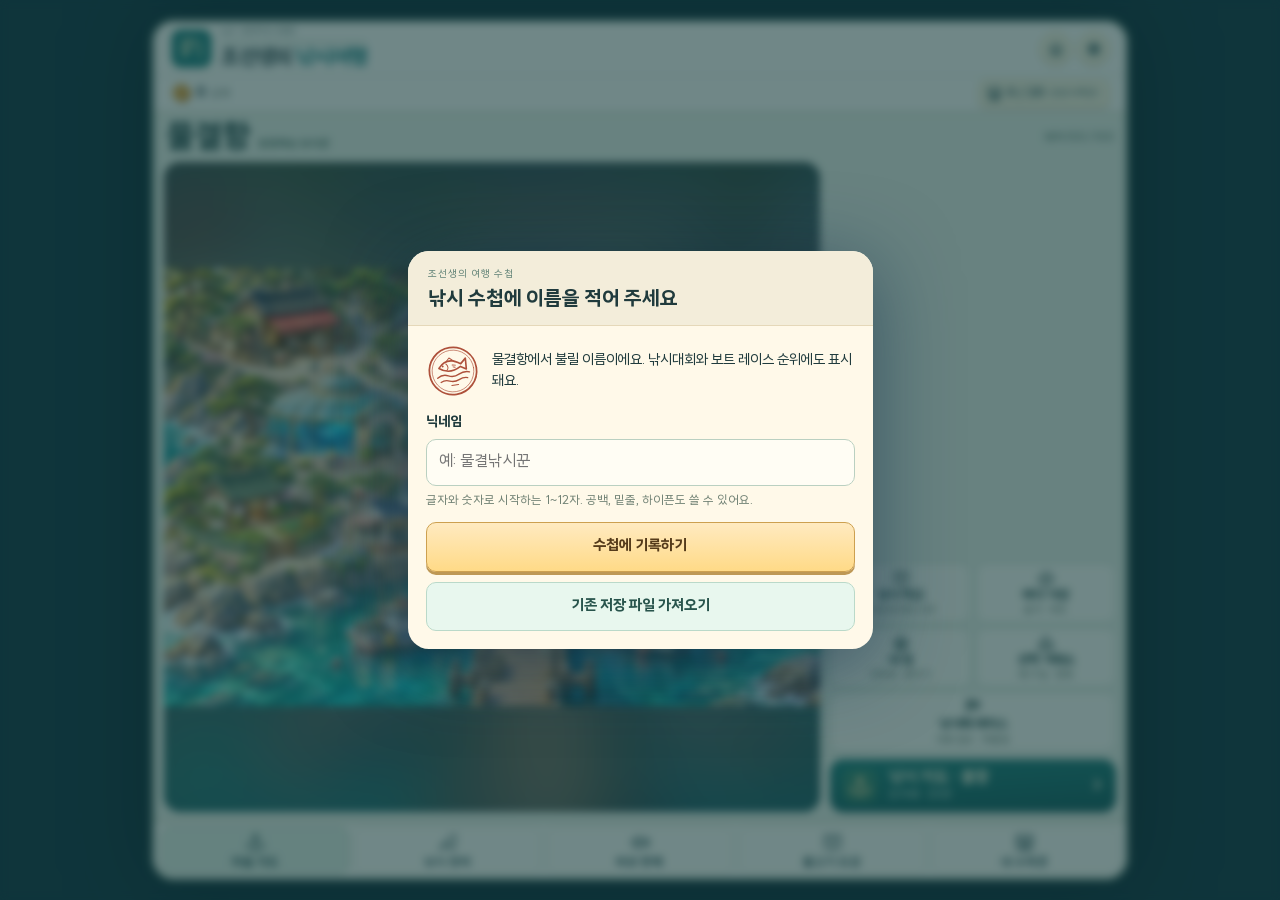
==== commit 0dc28e41: "Release Jo fishing journey v3.5.0" ====
--- a/index.html
+++ b/index.html
@@ -9,22 +9,19 @@
   </div>
   <div class="harbor-board">
    <div class="harbor-chart">
-    <button type="button" class="harbor-pin" data-town="shop" aria-label="장비 · 미끼" tabindex="-1"><span aria-hidden="true"><svg width="20" height="20" aria-hidden="true"><use href="assets/harbor-icons.svg#shop"></use></svg></span></button>
-    <button type="button" class="harbor-pin" data-town="market" aria-label="물고기 시장" tabindex="-1"><span aria-hidden="true"><svg width="20" height="20" aria-hidden="true"><use href="assets/harbor-icons.svg#market"></use></svg></span></button>
-    <button type="button" class="harbor-pin" data-town="skills" aria-label="낚시 학교" tabindex="-1"><span aria-hidden="true"><svg width="20" height="20" aria-hidden="true"><use href="assets/harbor-icons.svg#skills"></use></svg></span></button>
-    <button type="button" class="harbor-pin" data-town="tank" aria-label="내 수족관" tabindex="-1"><span aria-hidden="true"><svg width="20" height="20" aria-hidden="true"><use href="assets/harbor-icons.svg#tank"></use></svg></span></button>
-    <button type="button" class="harbor-pin" data-town="restaurant" aria-label="바다 식당" tabindex="-1"><span aria-hidden="true"><svg width="20" height="20" aria-hidden="true"><use href="assets/harbor-icons.svg#restaurant"></use></svg></span></button>
-    <button type="button" class="harbor-pin" data-town="home" aria-label="내 집" tabindex="-1"><span aria-hidden="true"><svg width="20" height="20" aria-hidden="true"><use href="assets/harbor-icons.svg#home"></use></svg></span></button>
-    <button type="button" class="harbor-pin" data-town="boats" aria-label="선박 거래소" tabindex="-1"><span aria-hidden="true"><svg width="20" height="20" aria-hidden="true"><use href="assets/harbor-icons.svg#boats"></use></svg></span></button>
-    <button type="button" class="harbor-pin" data-town="race" aria-label="낚시배 레이스" tabindex="-1"><span aria-hidden="true"><svg width="20" height="20" aria-hidden="true"><use href="assets/harbor-icons.svg#race"></use></svg></span></button>
-    <button type="button" class="harbor-pin" data-town="map" aria-label="낚시 지도 · 출항" tabindex="-1"><span aria-hidden="true"><svg width="20" height="20"><use href="assets/harbor-icons.svg#map"></use></svg></span></button>
+    <button type="button" class="harbor-hotspot" data-town="shop" aria-label="장비 · 미끼"></button>
+    <button type="button" class="harbor-hotspot" data-town="market" aria-label="물고기 시장"></button>
+    <button type="button" class="harbor-hotspot" data-town="skills" aria-label="낚시 학교"></button>
+    <button type="button" class="harbor-hotspot" data-town="tank" aria-label="내 수족관"></button>
+    <button type="button" class="harbor-hotspot" data-town="restaurant" aria-label="바다 식당"></button>
+    <button type="button" class="harbor-hotspot" data-town="home" aria-label="내 집"></button>
+    <button type="button" class="harbor-hotspot" data-town="boats" aria-label="선박 거래소"></button>
+    <button type="button" class="harbor-hotspot" data-town="race" aria-label="낚시배 레이스"></button>
+    <button type="button" class="harbor-hotspot" data-town="map" aria-label="낚시 지도 · 출항"></button>
    </div>
   </div>
   <div class="harbor-facilities" role="group" aria-label="마을 시설">
-   <button type="button" class="harbor-facility" data-town="shop"><span class="harbor-facility-icon" aria-hidden="true"><svg width="20" height="20" aria-hidden="true"><use href="assets/harbor-icons.svg#shop"></use></svg></span><span class="harbor-facility-text"><b>장비 · 미끼</b><small>낚시 준비</small></span></button>
-   <button type="button" class="harbor-facility" data-town="market"><span class="harbor-facility-icon" aria-hidden="true"><svg width="20" height="20" aria-hidden="true"><use href="assets/harbor-icons.svg#market"></use></svg></span><span class="harbor-facility-text"><b>물고기 시장</b><small>바로 판매</small></span></button>
    <button type="button" class="harbor-facility" data-town="skills"><span class="harbor-facility-icon" aria-hidden="true"><svg width="20" height="20" aria-hidden="true"><use href="assets/harbor-icons.svg#skills"></use></svg></span><span class="harbor-facility-text"><b>낚시 학교</b><small id="mapSP">스킬 배우기</small></span></button>
-   <button type="button" class="harbor-facility" data-town="tank"><span class="harbor-facility-icon" aria-hidden="true"><svg width="20" height="20" aria-hidden="true"><use href="assets/harbor-icons.svg#tank"></use></svg></span><span class="harbor-facility-text"><b>내 수족관</b><small>어항 · 행운</small></span></button>
    <button type="button" class="harbor-facility" data-town="restaurant"><span class="harbor-facility-icon" aria-hidden="true"><svg width="20" height="20" aria-hidden="true"><use href="assets/harbor-icons.svg#restaurant"></use></svg></span><span class="harbor-facility-text"><b>바다 식당</b><small>음식 · 버프</small></span></button>
    <button type="button" class="harbor-facility" data-town="home"><span class="harbor-facility-icon" aria-hidden="true"><svg width="20" height="20" aria-hidden="true"><use href="assets/harbor-icons.svg#home"></use></svg></span><span class="harbor-facility-text"><b>내 집</b><small id="mapHome">단칸방 · 잠자기</small></span></button>
    <button type="button" class="harbor-facility" data-town="boats"><span class="harbor-facility-icon" aria-hidden="true"><svg width="20" height="20" aria-hidden="true"><use href="assets/harbor-icons.svg#boats"></use></svg></span><span class="harbor-facility-text"><b>선박 거래소</b><small>배 구입 · 판매</small></span></button>
--- a/visual-refresh.css
+++ b/visual-refresh.css
@@ -1,4 +1,22 @@
 /* Natural tackle, touch-only fighting and light, legible controls. */
+#playerBadge{min-width:0;max-width:100%;overflow:hidden;text-overflow:ellipsis;white-space:nowrap}
+.nickname-intro{display:flex;align-items:center;gap:12px;margin-bottom:14px}
+.nickname-intro img{flex:0 0 auto}
+.nickname-intro p{margin:0}
+.nickname-form label{display:block;font-weight:700;margin-bottom:5px}
+.nickname-form input{display:block;width:100%;padding:10px 12px;margin-bottom:6px;border:1px solid #bad0c1;border-radius:10px;background:#fffdf4;color:var(--ink);font:inherit;font-size:16px}
+.nickname-form input:focus-visible{outline:2px solid #358a75;outline-offset:2px}
+.nickname-form input[aria-invalid="true"]{border-color:#b65235}
+.nickname-form .nickname-error{color:#9a482e;font-size:13px}
+.nickname-form button:last-child{margin-bottom:0}
+.nickname-setting>div{min-width:0}
+.nickname-setting span{margin-left:8px;overflow-wrap:anywhere}
+.nickname-setting button{flex-shrink:0;margin-left:8px}
+#modal:has(.nickname-form) .modal-head{padding-block:12px}
+#modal:has(.nickname-form) .modal-head h2{font-size:20px}
+#modal:has(.nickname-form) #modalTitle:focus{outline:none}
+.race-podium>div,.tournament-podium>div{min-width:0}
+.race-podium b,.race-table li span,.tournament-podium strong,.tournament-ranking li{overflow-wrap:anywhere}
 .bobber{width:20px;height:60px;transform:translate(-50%,-78%);animation:float-rock 2.6s ease-in-out infinite;filter:drop-shadow(0 1px 1px #ffffffb0);pointer-events:none}
 .bobber img{display:block;width:100%;height:100%;object-fit:contain}
 .casting-mode .bobber:after{left:-10px;top:78%;width:38px;height:9px;border:1px solid #eaffff;box-shadow:0 0 0 2px #3b9daf44}
--- a/town-harbor.css
+++ b/town-harbor.css
@@ -1,4 +1,4 @@
-/* Water's edge uses the artwork's full bounds so pins stay with their buildings. */
+/* The chart and its touch areas share the artwork's full bounds. */
 #game.town-view {
   grid-template-columns: minmax(0, 1fr);
   grid-template-rows: 54px 37px minmax(0, 1fr) 58px !important;
@@ -34,6 +34,7 @@
   display: grid;
   grid-template: auto minmax(0, 1fr) auto auto / minmax(0, 1fr);
   gap: 7px;
+  min-height: 0;
   padding: 10px 10px 8px;
   background: #eaf0e3;
   color: #173d3a;
@@ -91,6 +92,7 @@
   min-height: 0;
   min-width: 0;
   display: grid;
+  grid-template: minmax(0, 1fr) / minmax(0, 1fr);
   place-items: center;
   border-radius: 16px;
   background: #214f50;
@@ -121,53 +123,53 @@
   background: center / contain no-repeat var(--chart-image);
 }
 
-.harbor-pin {
+.harbor-hotspot {
   position: absolute;
-  left: var(--pin-x);
-  top: var(--pin-y);
-  transform: translate(-50%, -65%);
-  display: grid;
-  place-items: center;
-  width: 44px;
-  height: 44px;
+  left: var(--hotspot-x);
+  top: var(--hotspot-y);
+  transform: translate(-50%, -50%);
+  width: var(--hotspot-width, 22%);
+  height: var(--hotspot-height, 17%);
   padding: 0;
+  border-radius: 10px;
   background: transparent;
-  color: #173d3a;
+}
+
+.harbor-hotspot:focus-visible {
   z-index: 1;
-}
-
-.harbor-pin span {
-  display: grid;
-  place-items: center;
-  width: clamp(23px, 8cqw, 35px);
-  height: clamp(23px, 8cqw, 35px);
-  border: 1px solid #fdf5d4;
-  border-radius: 50% 50% 50% 20%;
-  background: #fff8df;
-  box-shadow: 0 2px 6px #173932ac, 0 0 0 1px #496844;
-  font-size: clamp(12px, 4cqw, 18px);
-  line-height: 1;
-}
-
-.harbor-pin:hover, .harbor-pin:focus-visible { z-index: 2; }
-.harbor-pin:hover span, .harbor-pin:focus-visible span { background: #ffe2a4; }
-
-.harbor-pin[data-town="shop"] { --pin-x: 18%; --pin-y: 26%; }
-.harbor-pin[data-town="market"] { --pin-x: 86%; --pin-y: 25%; }
-.harbor-pin[data-town="skills"] { --pin-x: 53%; --pin-y: 25%; }
-.harbor-pin[data-town="tank"] { --pin-x: 26%; --pin-y: 43%; }
-.harbor-pin[data-town="restaurant"] { --pin-x: 74%; --pin-y: 44%; }
-.harbor-pin[data-town="home"] { --pin-x: 13%; --pin-y: 64%; }
-.harbor-pin[data-town="boats"] { --pin-x: 83%; --pin-y: 65%; }
-.harbor-pin[data-town="race"] { --pin-x: 39%; --pin-y: 68%; }
-
-.harbor-pin[data-town="map"] { --pin-x: 54%; --pin-y: 86%; }
-.harbor-pin[data-town="map"] span { background: #ffe3a2; }
-.harbor-pin svg { width: 60%; height: 60%; }
+  outline: 3px solid #ffe6a1;
+  outline-offset: -3px;
+  box-shadow: inset 0 0 0 5px #173d3a;
+}
+
+.harbor-hotspot:focus-visible::after {
+  content: attr(aria-label);
+  position: absolute;
+  top: 3px;
+  left: 50%;
+  transform: translateX(-50%);
+  padding: 3px 6px;
+  border-radius: 6px;
+  background: #173d3a;
+  color: #fff5d4;
+  font-size: 11px;
+  white-space: nowrap;
+  pointer-events: none;
+}
+
+.harbor-hotspot[data-town="shop"] { --hotspot-x: 17%; --hotspot-y: 19%; }
+.harbor-hotspot[data-town="market"] { --hotspot-x: 86%; --hotspot-y: 18%; }
+.harbor-hotspot[data-town="skills"] { --hotspot-x: 53%; --hotspot-y: 17%; --hotspot-width: 30%; }
+.harbor-hotspot[data-town="tank"] { --hotspot-x: 25%; --hotspot-y: 36%; --hotspot-height: 16%; }
+.harbor-hotspot[data-town="restaurant"] { --hotspot-x: 74%; --hotspot-y: 37%; }
+.harbor-hotspot[data-town="home"] { --hotspot-x: 14%; --hotspot-y: 56%; }
+.harbor-hotspot[data-town="boats"] { --hotspot-x: 82%; --hotspot-y: 58%; --hotspot-width: 28%; }
+.harbor-hotspot[data-town="race"] { --hotspot-x: 39%; --hotspot-y: 60%; }
+.harbor-hotspot[data-town="map"] { --hotspot-x: 54%; --hotspot-y: 85%; --hotspot-width: 18%; --hotspot-height: 24%; }
 
 .harbor-facilities {
   display: grid;
-  grid-template-columns: repeat(4, minmax(0, 1fr));
+  grid-template-columns: repeat(5, minmax(0, 1fr));
   gap: 5px;
 }
 
@@ -179,18 +181,28 @@
   gap: 2px;
   min-width: 0;
   min-height: 62px;
-  padding: 5px 2px 4px;
+  padding: 5px 3px;
   border: 1px solid #cbd8c8;
   border-radius: 10px;
   background: #fffdf4;
   line-height: 1.12;
+  word-break: keep-all;
 }
 
 .harbor-facility:hover { background: #f5f8e8; }
 .harbor-facility-icon { display: flex; }
 .harbor-facility-text { display: grid; gap: 2px; min-width: 0; max-width: 100%; }
 .harbor-facility b { font-size: clamp(10px, 2.9vw, 13px); }
-.harbor-facility small { color: #486353; font-size: 9px; overflow: hidden; text-overflow: ellipsis; white-space: nowrap; }
+.harbor-facility-icon svg { width: 18px; height: 18px; }
+.harbor-facility small {
+  display: none;
+  color: #486353;
+  font-size: 10px;
+}
+
+@media (min-width: 450px) {
+  .harbor-facility small { display: block; }
+}
 
 .harbor-actions { display: grid; gap: 4px; min-width: 0; }
 
@@ -243,6 +255,7 @@
 .harbor-chevron { font-size: 29px; line-height: 1; }
 
 #game.town-view > .bottom-nav {
+  grid-area: 4 / 1;
   grid-template-columns: repeat(5, minmax(0, 1fr));
   padding: 4px 7px;
   gap: 4px;
@@ -284,13 +297,12 @@
   #game.town-view > .wallet button > span:last-child { font-size: 9px; }
   #game.town-view > .town-map { padding-inline: 6px; gap: 5px; }
   .harbor-facilities { gap: 3px; }
-  .harbor-facility small { font-size: 8px; }
 }
 
 @media (max-height: 690px) {
   #game.town-view { grid-template-rows: 45px 33px minmax(0, 1fr) 49px !important; }
   #game.town-view > .town-map { padding-block: 6px; }
-  .harbor-facility { min-height: 46px; padding-block: 2px; }
+  .harbor-facility { min-height: 48px; padding-block: 3px; }
   .harbor-facility-icon svg { width: 15px; height: 15px; }
   .harbor-departure { min-height: 45px; }
 }
@@ -306,10 +318,12 @@
   .harbor-facilities {
     grid-area: 2 / 2 / 3 / 3;
     grid-template-columns: repeat(2, minmax(0, 1fr));
-    grid-template-rows: repeat(4, minmax(0, 1fr));
+    grid-template-rows: repeat(3, minmax(44px, 1fr));
+    align-self: end;
   }
   .harbor-actions { grid-area: 3 / 2 / 4 / 3; }
   .harbor-facility { min-height: 0; }
+  .harbor-facility:last-child { grid-column: 1 / -1; }
 }
 
 @media (orientation: landscape) and (max-height: 520px) and (min-width: 520px) {
@@ -320,17 +334,17 @@
   }
   .harbor-title h2 { font-size: 22px; }
   .harbor-facilities {
-    grid-template-columns: repeat(4, minmax(0, 1fr));
-    grid-template-rows: repeat(2, minmax(0, 1fr));
-  }
+    grid-template-columns: repeat(5, minmax(0, 1fr));
+    grid-template-rows: minmax(48px, 1fr);
+  }
+  .harbor-facility:last-child { grid-column: auto; }
   .harbor-facility b { font-size: 11px; }
-  .harbor-facility small { font-size: 9px; }
+  .harbor-facility small { display: none; }
   #game.town-view > .bottom-nav button { flex-direction: row; gap: 4px; }
   #game.town-view > .bottom-nav .nav-icon { width: 20px; height: 20px; }
 }
 
 @media (orientation: landscape) and (max-height: 365px) and (min-width: 520px) {
-  .harbor-facility-icon { display: none; }
   .harbor-actions .auto-pill { padding: 3px; }
 }
 
@@ -341,15 +355,16 @@
     .harbor-chart {
       --chart-ratio: calc(1122 / 1402);
       --chart-image: url("assets/town-harbor-portrait.webp");
+      width: min(112cqw, calc(100cqh * var(--chart-ratio)));
     }
-    .harbor-pin[data-town="shop"] { --pin-x: 16%; --pin-y: 23%; }
-    .harbor-pin[data-town="market"] { --pin-x: 87%; --pin-y: 24%; }
-    .harbor-pin[data-town="skills"] { --pin-x: 51%; --pin-y: 22%; }
-    .harbor-pin[data-town="tank"] { --pin-x: 24%; --pin-y: 39%; }
-    .harbor-pin[data-town="restaurant"] { --pin-x: 77%; --pin-y: 40%; }
-    .harbor-pin[data-town="home"] { --pin-x: 13%; --pin-y: 57%; }
-    .harbor-pin[data-town="boats"] { --pin-x: 81%; --pin-y: 60%; }
-    .harbor-pin[data-town="race"] { --pin-x: 38%; --pin-y: 61%; }
-    .harbor-pin[data-town="map"] { --pin-x: 51%; --pin-y: 86%; }
-  }
-}
+    .harbor-hotspot[data-town="shop"] { --hotspot-x: 16%; --hotspot-y: 18%; --hotspot-height: 12%; }
+    .harbor-hotspot[data-town="market"] { --hotspot-x: 86%; --hotspot-y: 18%; --hotspot-height: 12%; }
+    .harbor-hotspot[data-town="skills"] { --hotspot-x: 52%; --hotspot-y: 15%; }
+    .harbor-hotspot[data-town="tank"] { --hotspot-x: 24%; --hotspot-y: 32%; --hotspot-height: 15%; }
+    .harbor-hotspot[data-town="restaurant"] { --hotspot-x: 77%; --hotspot-y: 33%; }
+    .harbor-hotspot[data-town="home"] { --hotspot-x: 13%; --hotspot-y: 50%; }
+    .harbor-hotspot[data-town="boats"] { --hotspot-x: 81%; --hotspot-y: 52%; }
+    .harbor-hotspot[data-town="race"] { --hotspot-x: 38%; --hotspot-y: 55%; }
+    .harbor-hotspot[data-town="map"] { --hotspot-x: 51%; --hotspot-y: 83%; --hotspot-height: 28%; }
+  }
+}
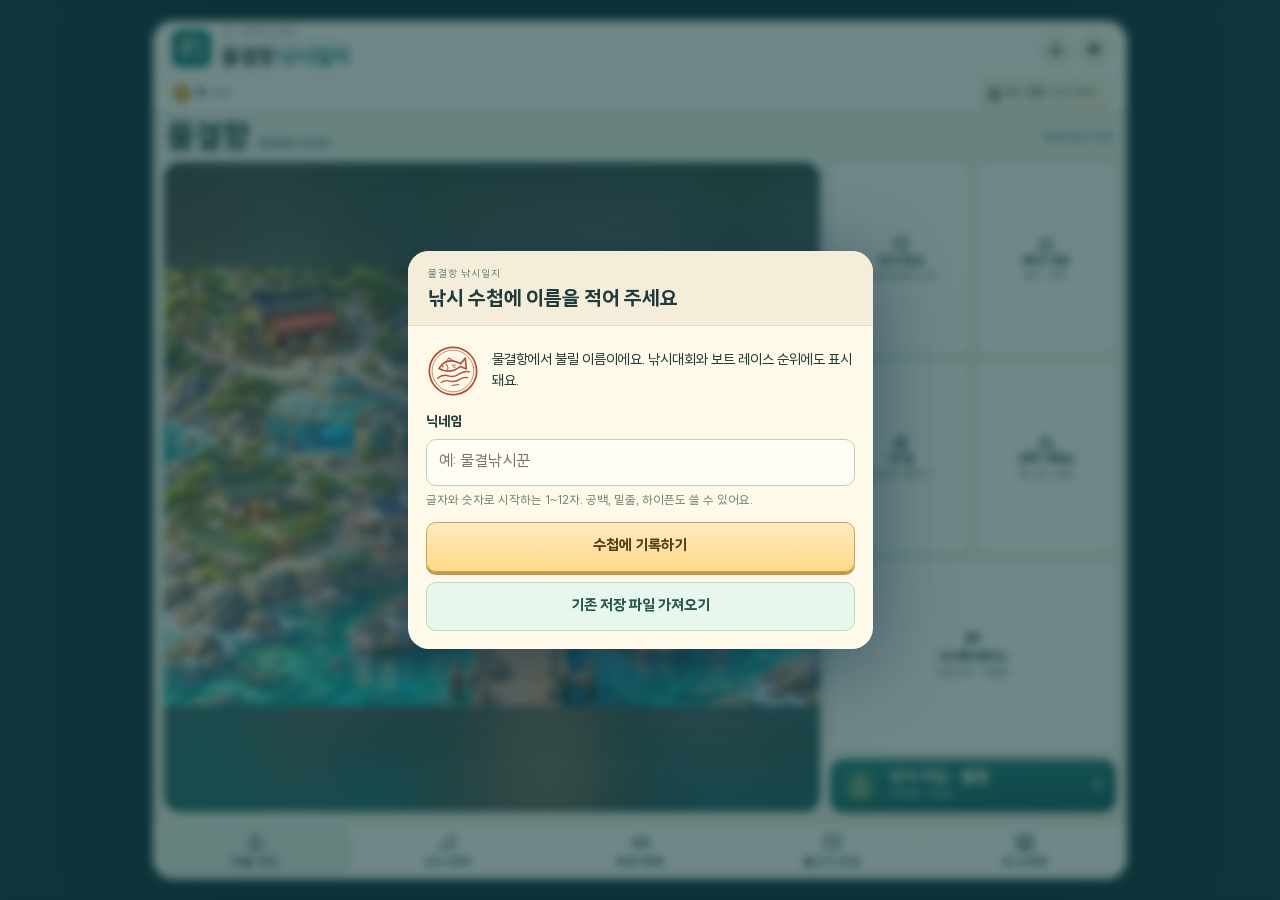
==== commit b169b5c0: "물결항 낚시일지 v3.5.1" ====
--- a/index.html
+++ b/index.html
@@ -1,6 +1,6 @@
-<!doctype html><html lang="ko"><head><meta name="author" content="체니"><meta name="copyright" content="© 2026 체니. All rights reserved."><meta charset="UTF-8"><meta name="viewport" content="width=device-width,initial-scale=1,viewport-fit=cover"><meta name="color-scheme" content="only light"><meta name="theme-color" content="#123f47"><meta name="apple-mobile-web-app-capable" content="yes"><meta name="apple-mobile-web-app-status-bar-style" content="black-translucent"><meta name="apple-mobile-web-app-title" content="조선생의 낚시여행"><meta name="description" content="조선생과 떠나는 30개 낚시터. 캐스팅, 챔질, 보스와의 힘겨루기, 물고기 도감과 수족관을 즐겨요."><title>조선생의 낚시여행</title><link rel="manifest" href="manifest.webmanifest"><link rel="icon" href="assets/app-icon-192.png" type="image/png" sizes="192x192"><link rel="apple-touch-icon" href="assets/apple-touch-icon-180.png" sizes="180x180"><link rel="stylesheet" href="style.css"><link rel="stylesheet" href="v2.css"><link rel="stylesheet" href="effects.css"><link rel="stylesheet" href="touch-reel.css"><link rel="stylesheet" href="reel-feedback.css"><link rel="stylesheet" href="water-layout.css"><link rel="stylesheet" href="visual-refresh.css"><link rel="stylesheet" href="fishing-focus.css"><link rel="stylesheet" href="v3.css"><link rel="stylesheet" href="race.css"><link rel="stylesheet" href="race-paddock.css"><link rel="stylesheet" href="tournament.css"><link rel="stylesheet" href="town-harbor.css"><script type="module" src="fit-screen.js"></script><script type="module" src="app.js"></script></head>
-<body><main class="town-view" id="game" aria-label="조선생의 낚시여행">
- <header class="top"><div class="brand"><span class="brandmark">釣</span><div><small id="headerProgress">Lv.1 · EXP 0 / 200</small><div class="xp-track harbor-xp" aria-hidden="true"><i id="xpBar"></i></div><h1>조선생의 <em>낚시여행</em></h1></div></div><button id="homeBtn" class="icon-button" aria-label="마을로 돌아가기"><svg viewBox="0 0 24 24" aria-hidden="true"><path d="M3.5 11.2 12 4l8.5 7.2"/><path d="M6 9.6V20h4.4v-5.4h3.2V20H18V9.6"/></svg></button><button id="settingsBtn" class="icon-button" aria-label="게임 설정"><svg viewBox="0 0 24 24" aria-hidden="true"><circle cx="12" cy="12" r="3.2"/><path d="M12 2.8v2.6M12 18.6v2.6M2.8 12h2.6M18.6 12h2.6M5.5 5.5l1.85 1.85M16.65 16.65l1.85 1.85M5.5 18.5l1.85-1.85M16.65 7.35l1.85-1.85"/><circle cx="12" cy="12" r="6.4"/></svg></button></header>
+<!doctype html><html lang="ko"><head><meta name="author" content="체니"><meta name="copyright" content="© 2026 체니. All rights reserved."><meta charset="UTF-8"><meta name="viewport" content="width=device-width,initial-scale=1,viewport-fit=cover"><meta name="color-scheme" content="only light"><meta name="theme-color" content="#123f47"><meta name="apple-mobile-web-app-capable" content="yes"><meta name="apple-mobile-web-app-status-bar-style" content="black-translucent"><meta name="apple-mobile-web-app-title" content="물결항 낚시일지"><meta name="description" content="조선생과 떠나는 30개 낚시터. 캐스팅, 챔질, 보스와의 힘겨루기, 물고기 도감과 수족관을 즐겨요."><title>물결항 낚시일지</title><link rel="manifest" href="manifest.webmanifest"><link rel="icon" href="assets/app-icon-192.png" type="image/png" sizes="192x192"><link rel="apple-touch-icon" href="assets/apple-touch-icon-180.png" sizes="180x180"><link rel="stylesheet" href="style.css"><link rel="stylesheet" href="v2.css"><link rel="stylesheet" href="effects.css"><link rel="stylesheet" href="touch-reel.css"><link rel="stylesheet" href="reel-feedback.css"><link rel="stylesheet" href="water-layout.css"><link rel="stylesheet" href="visual-refresh.css"><link rel="stylesheet" href="fishing-focus.css"><link rel="stylesheet" href="v3.css"><link rel="stylesheet" href="race.css"><link rel="stylesheet" href="race-paddock.css"><link rel="stylesheet" href="tournament.css"><link rel="stylesheet" href="town-harbor.css"><script type="module" src="fit-screen.js"></script><script type="module" src="app.js"></script></head>
+<body><main class="town-view" id="game" aria-label="물결항 낚시일지">
+ <header class="top"><div class="brand"><span class="brandmark">釣</span><div><small id="headerProgress">Lv.1 · EXP 0 / 200</small><div class="xp-track harbor-xp" aria-hidden="true"><i id="xpBar"></i></div><h1>물결항 <em>낚시일지</em></h1></div></div><button id="homeBtn" class="icon-button" aria-label="마을로 돌아가기"><svg viewBox="0 0 24 24" aria-hidden="true"><path d="M3.5 11.2 12 4l8.5 7.2"/><path d="M6 9.6V20h4.4v-5.4h3.2V20H18V9.6"/></svg></button><button id="settingsBtn" class="icon-button" aria-label="게임 설정"><svg viewBox="0 0 24 24" aria-hidden="true"><circle cx="12" cy="12" r="3.2"/><path d="M12 2.8v2.6M12 18.6v2.6M2.8 12h2.6M18.6 12h2.6M5.5 5.5l1.85 1.85M16.65 16.65l1.85 1.85M5.5 18.5l1.85-1.85M16.65 7.35l1.85-1.85"/><circle cx="12" cy="12" r="6.4"/></svg></button></header>
  <div class="wallet"><span><i class="coin">●</i> <b id="coins">0</b><small>금화</small></span><span id="debt" hidden></span><button id="bagBtn"><span class="mini-icon bucket"><svg class="harbor-nav-icon" width="17" height="17" aria-hidden="true"><use href="assets/harbor-icons.svg#tank"></use></svg></span><b id="bagCount">0 / 20</b><span>선상 수족관 ›</span></button></div>
  <section id="townMap" class="town-map" aria-labelledby="harborTitle">
   <div class="harbor-heading">
@@ -56,6 +56,6 @@
  <nav class="bottom-nav" aria-label="게임 메뉴"><button data-panel="town"><span class="nav-icon compass"><svg class="harbor-nav-icon" width="21" height="21" aria-hidden="true"><use href="assets/harbor-icons.svg#map"></use></svg></span><b>마을 지도</b></button><button data-panel="shop"><span class="nav-icon rod"><svg class="harbor-nav-icon" width="21" height="21" aria-hidden="true"><use href="assets/harbor-icons.svg#shop"></use></svg></span><b>낚시 장비</b></button><button data-panel="market"><span class="nav-icon chest"><svg class="harbor-nav-icon" width="21" height="21" aria-hidden="true"><use href="assets/harbor-icons.svg#market"></use></svg></span><b>바로 판매</b><i id="sellDot" hidden></i></button><button data-panel="collection"><span class="nav-icon fishicon"><svg class="harbor-nav-icon" width="21" height="21" aria-hidden="true"><use href="assets/harbor-icons.svg#skills"></use></svg></span><b>물고기 도감</b></button><button data-panel="tank"><span class="nav-icon bucket"><svg class="harbor-nav-icon" width="21" height="21" aria-hidden="true"><use href="assets/harbor-icons.svg#tank"></use></svg></span><b>내 수족관</b></button></nav>
 </main>
 <div id="toast" class="toast" role="status" hidden></div>
-<dialog id="modal"><div class="modal-head"><div><small id="modalEyebrow">조선생의 여행 수첩</small><h2 id="modalTitle"></h2></div><button id="closeModal" aria-label="닫기">✕</button></div><div id="modalBody" class="modal-body"></div></dialog>
+<dialog id="modal"><div class="modal-head"><div><small id="modalEyebrow">물결항 낚시일지</small><h2 id="modalTitle"></h2></div><button id="closeModal" aria-label="닫기">✕</button></div><div id="modalBody" class="modal-body"></div></dialog>
 <input id="importFile" type="file" accept="application/json,.json" hidden>
 <noscript>이 게임은 JavaScript가 필요합니다. 브라우저 설정에서 JavaScript를 켜 주세요.</noscript></body></html>
--- a/town-harbor.css
+++ b/town-harbor.css
@@ -204,6 +204,11 @@
   .harbor-facility small { display: block; }
 }
 
+@media (max-width: 449px) {
+  .harbor-facility { justify-content: flex-start; padding-top: 6px; }
+  .harbor-facility-text { flex: 1; place-items: center; }
+}
+
 .harbor-actions { display: grid; gap: 4px; min-width: 0; }
 
 .harbor-actions .auto-pill {
@@ -319,7 +324,6 @@
     grid-area: 2 / 2 / 3 / 3;
     grid-template-columns: repeat(2, minmax(0, 1fr));
     grid-template-rows: repeat(3, minmax(44px, 1fr));
-    align-self: end;
   }
   .harbor-actions { grid-area: 3 / 2 / 4 / 3; }
   .harbor-facility { min-height: 0; }
@@ -334,10 +338,11 @@
   }
   .harbor-title h2 { font-size: 22px; }
   .harbor-facilities {
-    grid-template-columns: repeat(5, minmax(0, 1fr));
-    grid-template-rows: minmax(48px, 1fr);
-  }
-  .harbor-facility:last-child { grid-column: auto; }
+    grid-template-columns: repeat(6, minmax(0, 1fr));
+    grid-template-rows: repeat(2, minmax(44px, 1fr));
+  }
+  .harbor-facility { grid-column: span 2; }
+  .harbor-facility:nth-last-child(-n + 2) { grid-column: span 3; }
   .harbor-facility b { font-size: 11px; }
   .harbor-facility small { display: none; }
   #game.town-view > .bottom-nav button { flex-direction: row; gap: 4px; }
@@ -348,6 +353,13 @@
   .harbor-actions .auto-pill { padding: 3px; }
 }
 
+@media (orientation: landscape) and (max-height: 300px) and (min-width: 520px) {
+  .harbor-facilities {
+    grid-template-columns: repeat(5, minmax(0, 1fr));
+    grid-template-rows: minmax(44px, 1fr);
+  }
+  .harbor-facility:nth-child(n) { grid-column: auto; }
+}
 
 /* Around 1.1:1, the portrait chart fills as much of the board as the landscape chart. */
 @media (orientation: portrait) and (max-width: 899px) {
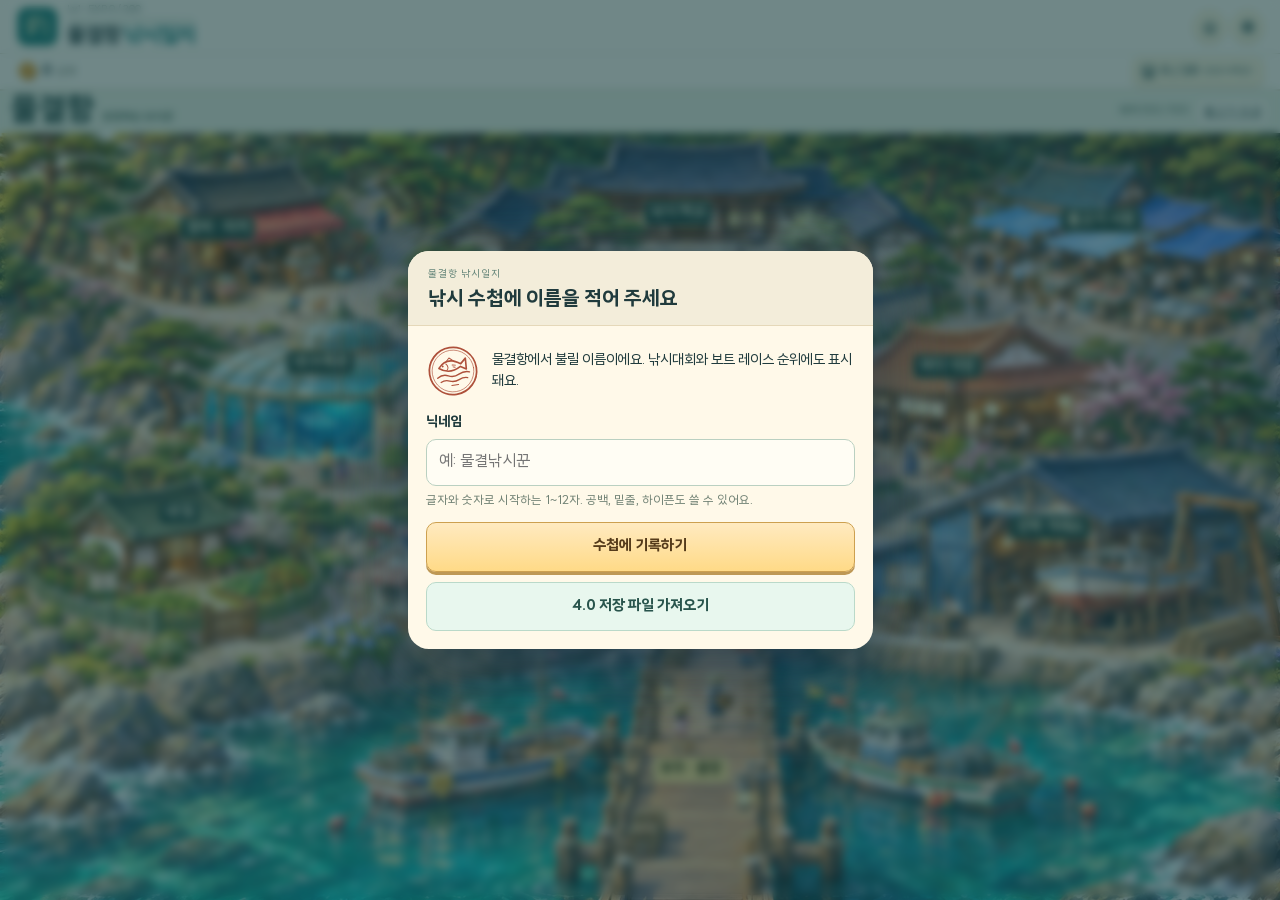
==== commit 2efea1dc: "물결항 낚시일지 v4.0.0" ====
--- a/index.html
+++ b/index.html
@@ -5,34 +5,22 @@
  <section id="townMap" class="town-map" aria-labelledby="harborTitle">
   <div class="harbor-heading">
    <div class="harbor-title"><h2 id="harborTitle">물결항</h2><b id="playerBadge">초보 낚시꾼</b></div>
-   <div class="harbor-health"><span id="townHP">체력 100 / 100</span></div>
+   <div class="harbor-heading-tools"><span id="townHP" class="harbor-health">체력 100 / 100</span><button class="harbor-collection" type="button" data-town="collection">물고기 도감</button></div>
   </div>
   <div class="harbor-board">
    <div class="harbor-chart">
-    <button type="button" class="harbor-hotspot" data-town="shop" aria-label="장비 · 미끼"></button>
-    <button type="button" class="harbor-hotspot" data-town="market" aria-label="물고기 시장"></button>
-    <button type="button" class="harbor-hotspot" data-town="skills" aria-label="낚시 학교"></button>
-    <button type="button" class="harbor-hotspot" data-town="tank" aria-label="내 수족관"></button>
-    <button type="button" class="harbor-hotspot" data-town="restaurant" aria-label="바다 식당"></button>
-    <button type="button" class="harbor-hotspot" data-town="home" aria-label="내 집"></button>
-    <button type="button" class="harbor-hotspot" data-town="boats" aria-label="선박 거래소"></button>
-    <button type="button" class="harbor-hotspot" data-town="race" aria-label="낚시배 레이스"></button>
-    <button type="button" class="harbor-hotspot" data-town="map" aria-label="낚시 지도 · 출항"></button>
+    <button type="button" class="harbor-hotspot" data-town="shop"><span class="harbor-label">장비 · 미끼</span></button>
+    <button type="button" class="harbor-hotspot" data-town="market"><span class="harbor-label">물고기 시장</span></button>
+    <button type="button" class="harbor-hotspot" data-town="skills"><span class="harbor-label">낚시 학교</span></button>
+    <button type="button" class="harbor-hotspot" data-town="tank"><span class="harbor-label">내 수족관</span></button>
+    <button type="button" class="harbor-hotspot" data-town="restaurant"><span class="harbor-label">바다 식당</span></button>
+    <button type="button" class="harbor-hotspot" data-town="home"><span class="harbor-label">내 집</span></button>
+    <button type="button" class="harbor-hotspot" data-town="boats"><span class="harbor-label">선박 거래소</span></button>
+    <button type="button" class="harbor-hotspot" data-town="race"><span class="harbor-label">낚시배 레이스</span></button>
+    <button type="button" class="harbor-hotspot" data-town="map"><span class="harbor-label">부두 · 출항</span></button>
    </div>
   </div>
-  <div class="harbor-facilities" role="group" aria-label="마을 시설">
-   <button type="button" class="harbor-facility" data-town="skills"><span class="harbor-facility-icon" aria-hidden="true"><svg width="20" height="20" aria-hidden="true"><use href="assets/harbor-icons.svg#skills"></use></svg></span><span class="harbor-facility-text"><b>낚시 학교</b><small id="mapSP">스킬 배우기</small></span></button>
-   <button type="button" class="harbor-facility" data-town="restaurant"><span class="harbor-facility-icon" aria-hidden="true"><svg width="20" height="20" aria-hidden="true"><use href="assets/harbor-icons.svg#restaurant"></use></svg></span><span class="harbor-facility-text"><b>바다 식당</b><small>음식 · 버프</small></span></button>
-   <button type="button" class="harbor-facility" data-town="home"><span class="harbor-facility-icon" aria-hidden="true"><svg width="20" height="20" aria-hidden="true"><use href="assets/harbor-icons.svg#home"></use></svg></span><span class="harbor-facility-text"><b>내 집</b><small id="mapHome">단칸방 · 잠자기</small></span></button>
-   <button type="button" class="harbor-facility" data-town="boats"><span class="harbor-facility-icon" aria-hidden="true"><svg width="20" height="20" aria-hidden="true"><use href="assets/harbor-icons.svg#boats"></use></svg></span><span class="harbor-facility-text"><b>선박 거래소</b><small>배 구입 · 판매</small></span></button>
-   <button type="button" class="harbor-facility" data-town="race"><span class="harbor-facility-icon" aria-hidden="true"><svg width="20" height="20" aria-hidden="true"><use href="assets/harbor-icons.svg#race"></use></svg></span><span class="harbor-facility-text"><b>낚시배 레이스</b><small>대회 접수 · 부품점</small></span></button>
-  </div>
-  <div class="harbor-actions">
-   <button id="autoPill" class="auto-pill" type="button" hidden></button>
-   <button class="harbor-departure" data-town="map" type="button">
-    <span class="harbor-departure-icon" aria-hidden="true"><svg width="24" height="24"><use href="assets/harbor-icons.svg#map"></use></svg></span><span><b>낚시 지도 · 출항</b><small id="mapBoat">조각배 · 20칸</small></span><span class="harbor-chevron" aria-hidden="true">›</span>
-   </button>
-  </div>
+  <div class="harbor-actions"><button id="autoPill" class="auto-pill" type="button" hidden></button></div>
  </section>
  <section id="scene" class="scene" aria-label="낚시터">
   <div class="night-shade"></div><div class="scene-top"><div class="location"><small id="chapter">첫 번째 여행</small><b id="location">솔바람 개울</b></div><div class="scene-chips"><button id="clockBtn" class="weather">☀ 낮 · 산들바람</button><button id="mealBtn" class="meal-chip" aria-label="도시락 가방">🍙 식사</button><button id="autoBtn" class="meal-chip auto-chip" aria-label="자동 낚시">🤖 자동</button></div></div>
@@ -50,7 +38,7 @@
  </section>
  <div class="journey-row"><button id="baitBtn"><span id="baitText">🪱 기본 미끼</span><small>변경 ›</small></button><button id="bossBtn"><span>✦ 지역 의뢰</span><small id="bossHint">성장 목표</small></button></div>
  <section class="instruments"><div class="meter-row"><label>내 체력 <b id="heroValue">100</b><span class="bar"><i id="heroBar"></i></span></label><label>물고기 <b id="fishValue">—</b><span class="bar fish-bar"><i id="fishBar"></i></span></label></div><div class="tension"><span>줄 긴장</span><div class="bar"><i id="tensionBar"></i><span class="danger-mark"></span></div><b id="tensionValue">0%</b></div></section>
- <div class="active-skills" aria-label="장착 액티브 스킬"><button id="active0"><b>강타</b><small>미습득</small></button><button id="active1"><b>탄력</b><small>미습득</small></button><button id="active2"><b>충격</b><small>미습득</small></button></div>
+ <div class="active-skills" aria-label="장착 액티브 스킬"><button id="active0"><b>강타</b><small>미습득</small></button><button id="active1"><b>탄력</b><small>미습득</small></button><button id="active2"><b>충격</b><small>미습득</small></button><button id="active3"><b>회복</b><small>미습득</small></button></div>
  <div class="instruction" id="instruction" role="status">낚시 시작을 누르세요</div>
  <section class="controls" aria-label="낚시 조작"><button id="leftBtn" class="reel" aria-label="왼쪽으로 당기기"><b>◀</b><small>왼쪽 당기기</small></button><button id="actionBtn" class="action"><b>낚시 시작</b><small>방향 · 힘 · 챔질</small></button><button id="rightBtn" class="reel" aria-label="오른쪽으로 당기기"><b>▶</b><small>오른쪽 당기기</small></button><div class="reel-status" id="reelStatus" aria-live="off">줄 대기<small>수면 터치 → 감기</small></div><button id="skillBtn" class="skill" aria-label="스킬 학교"><span>✦</span><small>스킬</small><i id="skillFill"></i></button></section>
  <nav class="bottom-nav" aria-label="게임 메뉴"><button data-panel="town"><span class="nav-icon compass"><svg class="harbor-nav-icon" width="21" height="21" aria-hidden="true"><use href="assets/harbor-icons.svg#map"></use></svg></span><b>마을 지도</b></button><button data-panel="shop"><span class="nav-icon rod"><svg class="harbor-nav-icon" width="21" height="21" aria-hidden="true"><use href="assets/harbor-icons.svg#shop"></use></svg></span><b>낚시 장비</b></button><button data-panel="market"><span class="nav-icon chest"><svg class="harbor-nav-icon" width="21" height="21" aria-hidden="true"><use href="assets/harbor-icons.svg#market"></use></svg></span><b>바로 판매</b><i id="sellDot" hidden></i></button><button data-panel="collection"><span class="nav-icon fishicon"><svg class="harbor-nav-icon" width="21" height="21" aria-hidden="true"><use href="assets/harbor-icons.svg#skills"></use></svg></span><b>물고기 도감</b></button><button data-panel="tank"><span class="nav-icon bucket"><svg class="harbor-nav-icon" width="21" height="21" aria-hidden="true"><use href="assets/harbor-icons.svg#tank"></use></svg></span><b>내 수족관</b></button></nav>
--- a/v2.css
+++ b/v2.css
@@ -1,4 +1,4 @@
-#game{grid-template-rows:62px 43px minmax(140px,1fr) 43px 65px 40px 27px 76px 70px}.top{gap:5px}.brand{margin-right:auto}.brand h1{font-size:21px}.brandmark{font-size:23px}.brand small{font-size:7px;letter-spacing:1.4px}.icon-button{flex-shrink:0;width:33px;height:33px;font-size:21px}.wallet button{font-size:10px;gap:4px}.wallet button b{font-size:13px}.wallet>span:first-child{gap:4px}.wallet{font-size:15px}.town-map{display:none}.town-view{grid-template-rows:62px 43px minmax(0,1fr) 70px!important}.town-view>#scene,.town-view>.journey-row,.town-view>.instruments,.town-view>.active-skills,.town-view>.instruction,.town-view>.controls{display:none!important}.town-view>.town-map{display:block;grid-row:3}.town-view>.bottom-nav{grid-row:4}.town-map{position:relative;overflow:hidden;background:url('assets/town.png') center/100% 100% no-repeat #8eb49d;isolation:isolate}.town-banner{position:absolute;top:8px;left:50%;transform:translateX(-50%);border:2px solid #cfbf8b;background:#fff9e8ee;border-radius:13px;box-shadow:0 3px 0 #3e6c5e55;padding:6px 18px;text-align:center;min-width:180px;line-height:1.4;z-index:2}.town-banner small{font-size:8px;letter-spacing:1px;color:#6f8273}.town-banner h2{font-size:25px}.town-banner b,.town-banner>span{display:block;font-size:11px}.town-banner>span{color:#498269}.xp-track{height:5px;background:#ded9bb;border-radius:5px;overflow:hidden;margin-top:5px}.xp-track i{height:100%;background:#d5a745;display:block;width:0%}.map-spot{position:absolute;transform:translate(-50%,-50%);width:34%;height:14%;background:none;display:flex;align-items:center;justify-content:flex-end;flex-direction:column;z-index:3;filter:drop-shadow(0 2px 2px #334b3a55);border-radius:20px}.map-spot span{font-size:14px;font-weight:700;background:#fff5da;border:2px solid #9f7440;border-radius:7px;padding:4px 8px;white-space:nowrap;line-height:1.2}.map-spot small{background:#254b45ed;color:#fff1c6;padding:2px 5px;border-radius:0 0 5px 5px;font-size:10px;white-space:nowrap}.map-spot:active span{background:#ffcc69;transform:translateY(2px)}.map-spot.departure{width:48%;height:16%}.map-spot.departure span{background:#f6c660;color:#4b3b1d;border-color:#9c7133;font-size:16px}.map-hint{position:absolute;bottom:9px;left:50%;transform:translateX(-50%);background:#16464add;color:#fff3d4;border:1px solid #d1c28e;border-radius:8px;padding:4px 12px;font-size:11px;white-space:nowrap}.active-skills{display:grid;grid-template-columns:repeat(3,1fr);gap:6px;padding:3px 12px;background:#f3ecda}.active-skills button{display:flex;justify-content:space-between;align-items:center;gap:3px;background:#e5ddef;border:1px solid #bcb0cf;border-radius:7px;padding:4px 7px;min-width:0}.active-skills b{font-size:12px;color:#624c81}.active-skills small{font-size:9px}.active-skills .effect-on{background:#bbdcd3;border-color:#478f80}.controls{padding:7px 12px 10px}.controls b{font-size:19px}.controls .skill small{font-size:9px}.wild-fish.boss-fish{width:150px;height:150px;top:30%}.boat-art{width:100%;height:190px;background-image:url('assets/boats.png');background-size:200% 500%;background-repeat:no-repeat;border-radius:12px;background-color:#fffaf1}.boat-card{border:1px solid #ded2b4;border-radius:15px;padding:12px;background:#faf3df;margin:12px 0}.boat-card h3{font-size:17px;margin:9px 0}.boat-card p{font-size:12px}.boat-card .primary,.boat-card .secondary{font-size:12px;padding:10px 8px;margin:5px 0}.level-pill{font-size:10px;font-weight:700;padding:4px 7px;border-radius:6px;background:#e1e8ce;white-space:nowrap;color:#497365}.home-art{width:100%;height:200px;background-image:url('assets/homes.png');background-size:200% 300%;background-repeat:no-repeat;border-radius:13px;margin-bottom:12px}.bait-shop,.skill-card{background:#f3ecd7;border:1px solid #dfd3b7;border-radius:12px;padding:12px;margin:10px 0}.bait-shop small{display:block;font-size:11px;color:#647a6a}.bait-shop .secondary{font-size:12px;margin:8px 0 0;padding:9px}.skill-card p{font-size:12px;margin:9px 0}.skill-card .secondary{padding:8px;font-size:13px;margin:7px 0}.equipped-row{display:grid;grid-template-columns:repeat(3,1fr);gap:7px}.equipped-row span{padding:9px 4px;text-align:center;background:#e6dff0;border-radius:8px;color:#685281;font-size:13px;font-weight:700}.equipped-row small{display:block;font-size:10px;margin-top:4px}.slot-button{font-size:11px;padding:7px 2px;background:#e1e9d4;border:1px solid #c2cbae;border-radius:6px}.small-button{border-radius:7px;padding:8px;font-size:11px;white-space:nowrap;background:#ddba73}.quest-chip{font-size:10px}.hero{max-width:180px}.scene-message{font-size:11px;max-width:53%}
+#game{grid-template-rows:62px 43px minmax(140px,1fr) 43px 65px 40px 27px 76px 70px}.top{gap:5px}.brand{margin-right:auto}.brand h1{font-size:21px}.brandmark{font-size:23px}.brand small{font-size:7px;letter-spacing:1.4px}.icon-button{flex-shrink:0;width:33px;height:33px;font-size:21px}.wallet button{font-size:10px;gap:4px}.wallet button b{font-size:13px}.wallet>span:first-child{gap:4px}.wallet{font-size:15px}.town-map{display:none}.town-view{grid-template-rows:62px 43px minmax(0,1fr) 70px!important}.town-view>#scene,.town-view>.journey-row,.town-view>.instruments,.town-view>.active-skills,.town-view>.instruction,.town-view>.controls{display:none!important}.town-view>.town-map{display:block;grid-row:3}.town-view>.bottom-nav{grid-row:4}.town-map{position:relative;overflow:hidden;background:url('assets/town.png') center/100% 100% no-repeat #8eb49d;isolation:isolate}.town-banner{position:absolute;top:8px;left:50%;transform:translateX(-50%);border:2px solid #cfbf8b;background:#fff9e8ee;border-radius:13px;box-shadow:0 3px 0 #3e6c5e55;padding:6px 18px;text-align:center;min-width:180px;line-height:1.4;z-index:2}.town-banner small{font-size:8px;letter-spacing:1px;color:#6f8273}.town-banner h2{font-size:25px}.town-banner b,.town-banner>span{display:block;font-size:11px}.town-banner>span{color:#498269}.xp-track{height:5px;background:#ded9bb;border-radius:5px;overflow:hidden;margin-top:5px}.xp-track i{height:100%;background:#d5a745;display:block;width:0%}.map-spot{position:absolute;transform:translate(-50%,-50%);width:34%;height:14%;background:none;display:flex;align-items:center;justify-content:flex-end;flex-direction:column;z-index:3;filter:drop-shadow(0 2px 2px #334b3a55);border-radius:20px}.map-spot span{font-size:14px;font-weight:700;background:#fff5da;border:2px solid #9f7440;border-radius:7px;padding:4px 8px;white-space:nowrap;line-height:1.2}.map-spot small{background:#254b45ed;color:#fff1c6;padding:2px 5px;border-radius:0 0 5px 5px;font-size:10px;white-space:nowrap}.map-spot:active span{background:#ffcc69;transform:translateY(2px)}.map-spot.departure{width:48%;height:16%}.map-spot.departure span{background:#f6c660;color:#4b3b1d;border-color:#9c7133;font-size:16px}.map-hint{position:absolute;bottom:9px;left:50%;transform:translateX(-50%);background:#16464add;color:#fff3d4;border:1px solid #d1c28e;border-radius:8px;padding:4px 12px;font-size:11px;white-space:nowrap}.active-skills{display:grid;grid-template-columns:repeat(4,minmax(0,1fr));gap:6px;padding:3px 12px;background:#f3ecda}.active-skills button{display:flex;justify-content:space-between;align-items:center;gap:3px;background:#e5ddef;border:1px solid #bcb0cf;border-radius:7px;padding:4px 7px;min-width:0}.active-skills b{font-size:12px;color:#624c81}.active-skills small{font-size:9px}.active-skills .effect-on{background:#bbdcd3;border-color:#478f80}.controls{padding:7px 12px 10px}.controls b{font-size:19px}.controls .skill small{font-size:9px}.wild-fish.boss-fish{width:150px;height:150px;top:30%}.boat-art{width:100%;height:190px;background-image:url('assets/boats.png');background-size:200% 500%;background-repeat:no-repeat;border-radius:12px;background-color:#fffaf1}.boat-card{border:1px solid #ded2b4;border-radius:15px;padding:12px;background:#faf3df;margin:12px 0}.boat-card h3{font-size:17px;margin:9px 0}.boat-card p{font-size:12px}.boat-card .primary,.boat-card .secondary{font-size:12px;padding:10px 8px;margin:5px 0}.level-pill{font-size:10px;font-weight:700;padding:4px 7px;border-radius:6px;background:#e1e8ce;white-space:nowrap;color:#497365}.home-art{width:100%;height:200px;background-image:url('assets/homes.png');background-size:200% 300%;background-repeat:no-repeat;border-radius:13px;margin-bottom:12px}.bait-shop,.skill-card{background:#f3ecd7;border:1px solid #dfd3b7;border-radius:12px;padding:12px;margin:10px 0}.bait-shop small{display:block;font-size:11px;color:#647a6a}.bait-shop .secondary{font-size:12px;margin:8px 0 0;padding:9px}.skill-card p{font-size:12px;margin:9px 0}.skill-card .secondary{padding:8px;font-size:13px;margin:7px 0}.equipped-row{display:grid;grid-template-columns:repeat(4,minmax(0,1fr));gap:7px}.equipped-row span{padding:9px 4px;text-align:center;background:#e6dff0;border-radius:8px;color:#685281;font-size:13px;font-weight:700}.equipped-row small{display:block;font-size:10px;margin-top:4px}.skill-slot-choices{display:grid;grid-template-columns:repeat(4,minmax(0,1fr));gap:4px}.slot-button{min-height:36px;font-size:11px;padding:5px 2px;background:#e1e9d4;border:1px solid #c2cbae;border-radius:6px}.small-button{border-radius:7px;padding:8px;font-size:11px;white-space:nowrap;background:#ddba73}.quest-chip{font-size:10px}.hero{max-width:180px}.scene-message{font-size:11px;max-width:53%}
 @media(min-width:700px){#game{grid-template-rows:62px 43px minmax(140px,1fr) 43px 65px 40px 27px 76px 70px}}
 @media(max-height:700px){#game{grid-template-rows:49px 34px minmax(110px,1fr) 34px 54px 33px 23px 64px 57px}.town-view{grid-template-rows:49px 34px minmax(0,1fr) 57px!important}.town-banner{padding:3px 12px;min-width:155px;top:5px}.town-banner h2{font-size:20px}.town-banner small{font-size:7px}.town-banner b,.town-banner>span{font-size:9px}.map-spot span{font-size:12px;padding:3px 5px}.map-spot small{font-size:9px}.map-spot.departure span{font-size:14px}.map-hint{font-size:10px;bottom:5px}.active-skills{padding:2px 9px;gap:4px}.active-skills button{padding:2px 5px}.active-skills b{font-size:11px}.active-skills small{font-size:8px}.controls{padding:5px 9px 9px}.controls b{font-size:17px}.hero{max-height:125px}.wild-fish.boss-fish{width:100px;height:100px}.brand h1{font-size:18px}.brand small{font-size:6px}.top{padding:4px 10px}.icon-button{width:29px;height:29px}.journey-row button{padding:4px 10px;font-size:11px}.quest-chip{top:65px;font-size:9px}.location b{font-size:18px}.location{padding:4px 8px}.scene-top{padding:5px}.scene-message{font-size:9px;padding:4px 6px}.meter-row label{font-size:11px}}
 @media(max-height:520px) and (orientation:landscape){#game{grid-template-columns:1fr 1fr;grid-template-rows:45px 32px 32px 48px 32px 22px 66px 52px}.town-view{display:grid;grid-template-columns:1fr;grid-template-rows:45px 32px minmax(0,1fr) 52px!important}.town-map{grid-column:1/-1}.town-view>.bottom-nav{grid-column:1}.scene{grid-row:3/9}.journey-row{grid-row:3}.instruments{grid-row:4}.active-skills{grid-column:2;grid-row:5}.instruction{grid-row:6}.controls{grid-row:7}.bottom-nav{grid-row:8}.town-banner{display:none}.map-spot span{font-size:10px;padding:2px 4px}.map-spot small,.map-hint{display:none}.map-spot.departure span{font-size:12px}}
--- a/fishing-focus.css
+++ b/fishing-focus.css
@@ -39,7 +39,7 @@
  #game#game:not(.town-view)>.wallet button b{font-size:12px}
  #game#game:not(.town-view)>#scene{grid-area:scene}
  /* active skills: a row of icon buttons at the very bottom (never over the water) */
- #game#game:not(.town-view)>.active-skills{grid-area:sk;display:grid;grid-template-columns:repeat(3,minmax(0,1fr));gap:6px;padding:5px 8px;background:#f5ecd6!important;border-top:1px solid #dccca4;z-index:10}
+ #game#game:not(.town-view)>.active-skills{grid-area:sk;display:grid;grid-template-columns:repeat(4,minmax(0,1fr));gap:6px;padding:5px 8px;background:#f5ecd6!important;border-top:1px solid #dccca4;z-index:10}
  #game#game:not(.town-view)>.active-skills button{position:relative;display:grid;grid-template-columns:42px minmax(0,1fr);grid-template-rows:1fr 1fr;align-items:center;column-gap:5px;height:100%;min-height:0;padding:2px 6px 2px 3px;border:1px solid #cdb98e;border-radius:26px;background:#fffaf0;overflow:hidden;text-align:left;box-shadow:0 2px 0 #d8c599}
  #game#game:not(.town-view)>.active-skills .skill-icon{grid-row:1/3;width:42px;height:42px}
  #game#game:not(.town-view)>.active-skills b{grid-column:2;align-self:end;font-size:12px;line-height:1.1;color:#4a2e1a;white-space:nowrap;overflow:hidden;text-overflow:ellipsis}
@@ -145,3 +145,10 @@
 @media not all and (max-height:520px) and (orientation:landscape){
  #game#game.battle-mode #scene>.hero{bottom:6px;height:min(21cqh,170px);max-height:none;max-width:34%}
 }
+
+@media(max-width:480px){
+ #game#game:not(.town-view)>.active-skills button{grid-template-columns:24px minmax(0,1fr);column-gap:2px;padding-inline:2px;border-radius:10px}
+ #game#game:not(.town-view)>.active-skills .skill-icon,#game#game:not(.town-view)>.active-skills button::after{width:24px;height:24px}
+ #game#game:not(.town-view)>.active-skills button::after{left:2px}
+ #game#game:not(.town-view)>.active-skills b{font-size:10px}
+}
--- a/town-harbor.css
+++ b/town-harbor.css
@@ -1,7 +1,7 @@
 /* The chart and its touch areas share the artwork's full bounds. */
 #game.town-view {
   grid-template-columns: minmax(0, 1fr);
-  grid-template-rows: 54px 37px minmax(0, 1fr) 58px !important;
+  grid-template-rows: 54px 37px minmax(0, 1fr) !important;
   padding-inline: env(safe-area-inset-left) env(safe-area-inset-right);
   background: #f7f3e8;
 }
@@ -32,10 +32,8 @@
 
 #game.town-view > .town-map {
   display: grid;
-  grid-template: auto minmax(0, 1fr) auto auto / minmax(0, 1fr);
-  gap: 7px;
+  grid-template: auto minmax(0, 1fr) / minmax(0, 1fr);
   min-height: 0;
-  padding: 10px 10px 8px;
   background: #eaf0e3;
   color: #173d3a;
 }
@@ -46,7 +44,7 @@
   align-items: center;
   gap: 8px;
   min-width: 0;
-  padding: 0 2px;
+  padding: 5px 10px;
 }
 
 .harbor-title {
@@ -69,9 +67,29 @@
   line-height: 1.15;
 }
 
-.harbor-health {
-  text-align: right;
+.harbor-heading-tools {
+  display: flex;
+  align-items: center;
+  gap: 7px;
   white-space: nowrap;
+}
+
+.harbor-collection {
+  min-height: 30px;
+  padding: 4px 7px;
+  border: 1px solid #b4cbb3;
+  border-radius: 7px;
+  background: #fffdf4;
+  color: #173d3a;
+  font-size: 12px;
+  text-decoration: underline;
+  text-underline-offset: 2px;
+}
+
+.harbor-collection:focus-visible,
+.harbor-actions button:focus-visible {
+  outline: 2px solid #177474;
+  outline-offset: 2px;
 }
 
 .harbor-xp { display: none; }
@@ -91,36 +109,15 @@
   isolation: isolate;
   min-height: 0;
   min-width: 0;
-  display: grid;
-  grid-template: minmax(0, 1fr) / minmax(0, 1fr);
-  place-items: center;
-  border-radius: 16px;
   background: #214f50;
   overflow: hidden;
 }
 
-.harbor-chart::before {
-  content: "";
-  position: absolute;
-  top: 50%;
-  left: 50%;
-  width: calc(100cqw + 64px);
-  height: calc(100cqh + 64px);
-  transform: translate(-50%, -50%);
-  z-index: -1;
-  background: center / cover var(--chart-image);
-  filter: blur(32px) brightness(.72);
-  opacity: .64;
-}
-
+/* Using the same rectangle for the artwork and hotspots keeps every target aligned. */
 .harbor-chart {
-  --chart-ratio: 1.5;
-  --chart-image: url("assets/town-harbor.webp");
-  width: min(100%, 54vh);
-  width: min(100cqw, calc(100cqh * var(--chart-ratio)));
-  aspect-ratio: var(--chart-ratio);
-  position: relative;
-  background: center / contain no-repeat var(--chart-image);
+  position: absolute;
+  inset: 0;
+  background: url("assets/town-harbor.webp") center / 100% 100% no-repeat;
 }
 
 .harbor-hotspot {
@@ -142,19 +139,33 @@
   box-shadow: inset 0 0 0 5px #173d3a;
 }
 
-.harbor-hotspot:focus-visible::after {
-  content: attr(aria-label);
-  position: absolute;
-  top: 3px;
+.harbor-label {
+  position: absolute;
+  top: 2px;
   left: 50%;
   transform: translateX(-50%);
   padding: 3px 6px;
+  border: 1px solid #d1bf8d;
   border-radius: 6px;
   background: #173d3a;
   color: #fff5d4;
-  font-size: 11px;
+  font-size: clamp(11px, 3.1vw, 15px);
+  font-weight: 700;
+  line-height: 1.15;
   white-space: nowrap;
   pointer-events: none;
+}
+
+.harbor-hotspot[data-town="map"] .harbor-label {
+  top: 35%;
+  background: #ffdf91;
+  color: #33330f;
+}
+
+.harbor-hotspot:hover .harbor-label,
+.harbor-hotspot:focus-visible .harbor-label {
+  background: #fff5d4;
+  color: #173d3a;
 }
 
 .harbor-hotspot[data-town="shop"] { --hotspot-x: 17%; --hotspot-y: 19%; }
@@ -167,55 +178,22 @@
 .harbor-hotspot[data-town="race"] { --hotspot-x: 39%; --hotspot-y: 60%; }
 .harbor-hotspot[data-town="map"] { --hotspot-x: 54%; --hotspot-y: 85%; --hotspot-width: 18%; --hotspot-height: 24%; }
 
-.harbor-facilities {
+.harbor-actions {
+  position: absolute;
+  z-index: 1;
+  inset-inline: 10px;
+  bottom: 8px;
   display: grid;
-  grid-template-columns: repeat(5, minmax(0, 1fr));
-  gap: 5px;
-}
-
-.harbor-facility {
-  display: flex;
-  align-items: center;
-  justify-content: center;
-  flex-direction: column;
-  gap: 2px;
-  min-width: 0;
-  min-height: 62px;
-  padding: 5px 3px;
-  border: 1px solid #cbd8c8;
-  border-radius: 10px;
-  background: #fffdf4;
-  line-height: 1.12;
-  word-break: keep-all;
-}
-
-.harbor-facility:hover { background: #f5f8e8; }
-.harbor-facility-icon { display: flex; }
-.harbor-facility-text { display: grid; gap: 2px; min-width: 0; max-width: 100%; }
-.harbor-facility b { font-size: clamp(10px, 2.9vw, 13px); }
-.harbor-facility-icon svg { width: 18px; height: 18px; }
-.harbor-facility small {
-  display: none;
-  color: #486353;
-  font-size: 10px;
-}
-
-@media (min-width: 450px) {
-  .harbor-facility small { display: block; }
-}
-
-@media (max-width: 449px) {
-  .harbor-facility { justify-content: flex-start; padding-top: 6px; }
-  .harbor-facility-text { flex: 1; place-items: center; }
-}
-
-.harbor-actions { display: grid; gap: 4px; min-width: 0; }
+  justify-items: end;
+  pointer-events: none;
+}
 
 .harbor-actions .auto-pill {
   position: static;
   transform: none;
-  max-width: none;
-  width: 100%;
+  width: auto;
+  max-width: 100%;
+  pointer-events: auto;
   flex-direction: row;
   justify-content: center;
   gap: 6px;
@@ -228,155 +206,84 @@
 .harbor-actions .auto-pill b { font-size: 11px; padding: 0; }
 .harbor-actions .auto-pill span { font-size: 10px; }
 
-.harbor-departure {
-  display: grid;
-  grid-template-columns: 38px minmax(0, 1fr) auto;
-  align-items: center;
-  gap: 8px;
-  min-height: 53px;
-  padding: 5px 12px;
-  border: 1px solid #165856;
-  border-radius: 13px;
-  background: linear-gradient(176deg, #177e76, #105957);
-  color: #fff9dd;
-  text-align: left;
-  box-shadow: inset 0 1px #ffffff40, 0 2px #14444240;
-}
-
-.harbor-departure-icon {
+#game.town-view > .bottom-nav { display: none; }
+
+.harbor-nav-icon { display: none; }
+#game.town-view .wallet .harbor-nav-icon { display: block; }
+
+#game.town-view > .wallet .mini-icon {
   display: grid;
   place-items: center;
-  width: 34px;
-  height: 34px;
-  border-radius: 9px;
-  background: #dfe95e24;
-  color: #ffe3a2;
-  font-size: 22px;
-  line-height: 1;
-}
-.harbor-departure b, .harbor-departure small { display: block; }
-.harbor-departure b { font-size: 16px; line-height: 1.15; }
-.harbor-departure small { color: #e0f0dc; font-size: 11px; margin-top: 2px; line-height: 1.1; }
-.harbor-chevron { font-size: 29px; line-height: 1; }
-
-#game.town-view > .bottom-nav {
-  grid-area: 4 / 1;
-  grid-template-columns: repeat(5, minmax(0, 1fr));
-  padding: 4px 7px;
-  gap: 4px;
-  background: #fffdf4;
-  border-color: #d9decb;
-}
-
-#game.town-view > .bottom-nav button {
-  min-width: 0;
-  min-height: 0;
-  padding: 2px 1px;
-  gap: 1px;
-  border-color: #e2e3d3;
-  white-space: nowrap;
-}
-
-#game.town-view > .bottom-nav button[data-panel="town"] {
-  background: #e3efe1;
-  border-color: #b4cbb3;
-}
-
-#game.town-view > .bottom-nav button b { font-size: clamp(9px, 2.6vw, 12px); }
-.harbor-nav-icon { display: none; }
-
-#game.town-view .harbor-nav-icon { display: block; }
-
-#game.town-view > .wallet .mini-icon,
-#game.town-view > .bottom-nav .nav-icon {
+  width: 17px;
+  height: 17px;
   background: none;
-  display: grid;
-  place-items: center;
-}
-
-#game.town-view > .wallet .mini-icon { width: 17px; height: 17px; }
-#game.town-view > .bottom-nav .nav-icon { width: 25px; height: 25px; }
+}
 
 @media (max-width: 350px) {
   #game.town-view > .wallet, #game.town-view > .top { padding-inline: 8px; }
   #game.town-view > .wallet button > span:last-child { font-size: 9px; }
-  #game.town-view > .town-map { padding-inline: 6px; gap: 5px; }
-  .harbor-facilities { gap: 3px; }
+  .harbor-heading { padding-inline: 6px; }
+  .harbor-heading-tools { gap: 5px; }
 }
 
 @media (max-height: 690px) {
-  #game.town-view { grid-template-rows: 45px 33px minmax(0, 1fr) 49px !important; }
-  #game.town-view > .town-map { padding-block: 6px; }
-  .harbor-facility { min-height: 48px; padding-block: 3px; }
-  .harbor-facility-icon svg { width: 15px; height: 15px; }
-  .harbor-departure { min-height: 45px; }
-}
-
-@media (min-width: 900px), (orientation: landscape) and (min-width: 520px) {
-  #game.town-view { max-width: 980px; }
-  #game.town-view > .town-map {
-    grid-template: auto minmax(0, 1fr) auto / minmax(0, 1fr) minmax(220px, 30%);
-    column-gap: 10px;
+  #game.town-view { grid-template-rows: 45px 33px minmax(0, 1fr) !important; }
+}
+
+@media (min-width: 700px) {
+  body:has(> #game.town-view) { padding: 0; }
+  #game.town-view {
+    max-width: none;
+    max-height: none;
+    height: var(--app-h, 100vh);
+    height: var(--app-h, 100dvh);
+    border: 0;
+    border-radius: 0;
   }
-  .harbor-heading { grid-area: 1 / 1 / 2 / -1; }
-  .harbor-board { grid-area: 2 / 1 / 4 / 2; }
-  .harbor-facilities {
-    grid-area: 2 / 2 / 3 / 3;
-    grid-template-columns: repeat(2, minmax(0, 1fr));
-    grid-template-rows: repeat(3, minmax(44px, 1fr));
-  }
-  .harbor-actions { grid-area: 3 / 2 / 4 / 3; }
-  .harbor-facility { min-height: 0; }
-  .harbor-facility:last-child { grid-column: 1 / -1; }
-}
-
-@media (orientation: landscape) and (max-height: 520px) and (min-width: 520px) {
-  #game.town-view { grid-template-rows: 39px 30px minmax(0, 1fr) 44px !important; }
-  #game.town-view > .town-map {
-    grid-template-columns: minmax(0, 1fr) minmax(260px, 50%);
-    gap: 5px;
-  }
+}
+
+@media (orientation: landscape) and (max-height: 520px) {
+  #game.town-view { grid-template-rows: 39px 30px minmax(0, 1fr) !important; }
+  .harbor-heading { padding-block: 2px; }
   .harbor-title h2 { font-size: 22px; }
-  .harbor-facilities {
-    grid-template-columns: repeat(6, minmax(0, 1fr));
-    grid-template-rows: repeat(2, minmax(44px, 1fr));
-  }
-  .harbor-facility { grid-column: span 2; }
-  .harbor-facility:nth-last-child(-n + 2) { grid-column: span 3; }
-  .harbor-facility b { font-size: 11px; }
-  .harbor-facility small { display: none; }
-  #game.town-view > .bottom-nav button { flex-direction: row; gap: 4px; }
-  #game.town-view > .bottom-nav .nav-icon { width: 20px; height: 20px; }
-}
-
-@media (orientation: landscape) and (max-height: 365px) and (min-width: 520px) {
-  .harbor-actions .auto-pill { padding: 3px; }
-}
-
-@media (orientation: landscape) and (max-height: 300px) and (min-width: 520px) {
-  .harbor-facilities {
-    grid-template-columns: repeat(5, minmax(0, 1fr));
-    grid-template-rows: minmax(44px, 1fr);
-  }
-  .harbor-facility:nth-child(n) { grid-column: auto; }
-}
-
-/* Around 1.1:1, the portrait chart fills as much of the board as the landscape chart. */
-@media (orientation: portrait) and (max-width: 899px) {
-  @container harbor-board (max-aspect-ratio: 11 / 10) {
-    .harbor-chart {
-      --chart-ratio: calc(1122 / 1402);
-      --chart-image: url("assets/town-harbor-portrait.webp");
-      width: min(112cqw, calc(100cqh * var(--chart-ratio)));
-    }
-    .harbor-hotspot[data-town="shop"] { --hotspot-x: 16%; --hotspot-y: 18%; --hotspot-height: 12%; }
-    .harbor-hotspot[data-town="market"] { --hotspot-x: 86%; --hotspot-y: 18%; --hotspot-height: 12%; }
-    .harbor-hotspot[data-town="skills"] { --hotspot-x: 52%; --hotspot-y: 15%; }
-    .harbor-hotspot[data-town="tank"] { --hotspot-x: 24%; --hotspot-y: 32%; --hotspot-height: 15%; }
-    .harbor-hotspot[data-town="restaurant"] { --hotspot-x: 77%; --hotspot-y: 33%; }
-    .harbor-hotspot[data-town="home"] { --hotspot-x: 13%; --hotspot-y: 50%; }
-    .harbor-hotspot[data-town="boats"] { --hotspot-x: 81%; --hotspot-y: 52%; }
-    .harbor-hotspot[data-town="race"] { --hotspot-x: 38%; --hotspot-y: 55%; }
-    .harbor-hotspot[data-town="map"] { --hotspot-x: 51%; --hotspot-y: 83%; --hotspot-height: 28%; }
-  }
-}
+  .harbor-label { font-size: 12px; }
+}
+
+@container harbor-board (max-aspect-ratio: 11 / 10) {
+  .harbor-chart { background-image: url("assets/town-harbor-portrait.webp"); }
+  .harbor-hotspot[data-town="shop"] { --hotspot-x: 16%; --hotspot-y: 16%; --hotspot-height: 14%; }
+  .harbor-hotspot[data-town="market"] { --hotspot-x: 85%; --hotspot-y: 16%; --hotspot-width: 28%; --hotspot-height: 15%; }
+  .harbor-hotspot[data-town="skills"] { --hotspot-x: 51%; --hotspot-y: 15%; --hotspot-height: 18%; }
+  .harbor-hotspot[data-town="tank"] { --hotspot-x: 24%; --hotspot-y: 33%; --hotspot-width: 29%; --hotspot-height: 17%; }
+  .harbor-hotspot[data-town="restaurant"] { --hotspot-x: 77%; --hotspot-y: 34%; --hotspot-width: 29%; }
+  .harbor-hotspot[data-town="home"] { --hotspot-x: 13%; --hotspot-y: 50%; --hotspot-height: 16%; }
+  .harbor-hotspot[data-town="boats"] { --hotspot-x: 81%; --hotspot-y: 52%; }
+  .harbor-hotspot[data-town="race"] { --hotspot-x: 38%; --hotspot-y: 53%; --hotspot-height: 15%; }
+  .harbor-hotspot[data-town="map"] { --hotspot-x: 51%; --hotspot-y: 77%; --hotspot-height: 30%; }
+}
+
+@container harbor-board (max-aspect-ratio: 17 / 25) {
+  .harbor-chart { background-image: url("assets/town-harbor-tall.webp"); }
+  .harbor-hotspot[data-town="shop"] { --hotspot-x: 15%; --hotspot-y: 20%; }
+  .harbor-hotspot[data-town="market"] { --hotspot-x: 85%; --hotspot-y: 20%; }
+  .harbor-hotspot[data-town="skills"] { --hotspot-x: 50%; --hotspot-y: 16%; }
+  .harbor-hotspot[data-town="tank"] { --hotspot-x: 25%; --hotspot-y: 36%; }
+  .harbor-hotspot[data-town="restaurant"] { --hotspot-x: 75%; --hotspot-y: 35%; }
+  .harbor-hotspot[data-town="home"] { --hotspot-x: 14%; --hotspot-y: 49%; }
+  .harbor-hotspot[data-town="boats"] { --hotspot-x: 79%; --hotspot-y: 53%; }
+  .harbor-hotspot[data-town="race"] { --hotspot-x: 37%; --hotspot-y: 54%; }
+  .harbor-hotspot[data-town="map"] { --hotspot-x: 49%; --hotspot-y: 78%; }
+}
+
+@container harbor-board (min-aspect-ratio: 21 / 10) {
+  .harbor-chart { background-image: url("assets/town-harbor-wide.webp"); }
+  .harbor-hotspot[data-town="shop"] { --hotspot-x: 17%; --hotspot-y: 19%; }
+  .harbor-hotspot[data-town="market"] { --hotspot-x: 83%; --hotspot-y: 22%; }
+  .harbor-hotspot[data-town="skills"] { --hotspot-x: 50%; --hotspot-y: 16%; }
+  .harbor-hotspot[data-town="tank"] { --hotspot-x: 28%; --hotspot-y: 42%; }
+  .harbor-hotspot[data-town="restaurant"] { --hotspot-x: 72%; --hotspot-y: 41%; }
+  .harbor-hotspot[data-town="home"] { --hotspot-x: 10%; --hotspot-y: 54%; --hotspot-width: 19%; }
+  .harbor-hotspot[data-town="race"] { --hotspot-x: 36%; --hotspot-y: 58%; }
+  .harbor-hotspot[data-town="boats"] { --hotspot-x: 86%; --hotspot-y: 58%; }
+  .harbor-hotspot[data-town="map"] { --hotspot-x: 51%; --hotspot-y: 82%; }
+}
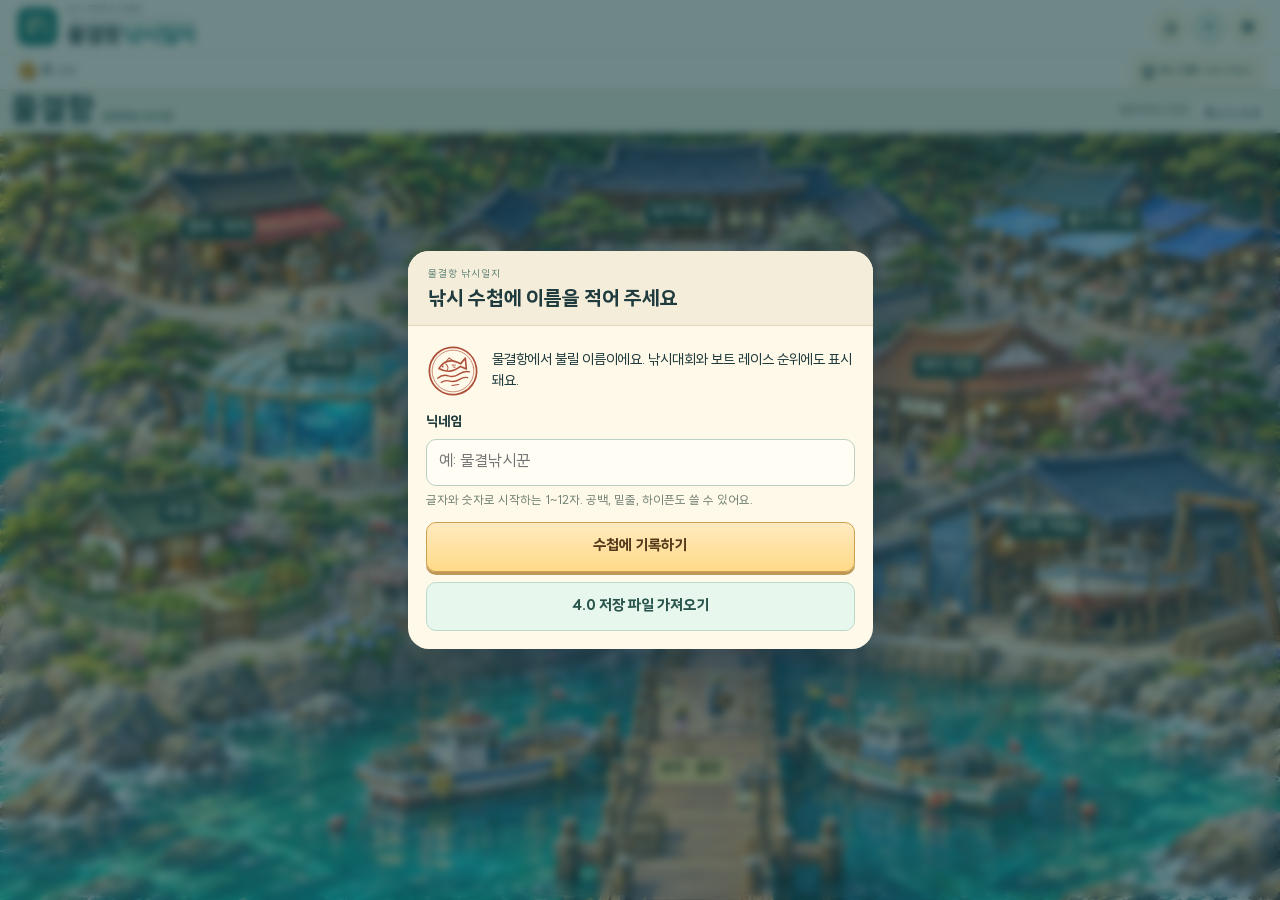
==== commit 17995525: "물결항 낚시일지 v4.3.0" ====
--- a/index.html
+++ b/index.html
@@ -1,6 +1,6 @@
 <!doctype html><html lang="ko"><head><meta name="author" content="체니"><meta name="copyright" content="© 2026 체니. All rights reserved."><meta charset="UTF-8"><meta name="viewport" content="width=device-width,initial-scale=1,viewport-fit=cover"><meta name="color-scheme" content="only light"><meta name="theme-color" content="#123f47"><meta name="apple-mobile-web-app-capable" content="yes"><meta name="apple-mobile-web-app-status-bar-style" content="black-translucent"><meta name="apple-mobile-web-app-title" content="물결항 낚시일지"><meta name="description" content="조선생과 떠나는 30개 낚시터. 캐스팅, 챔질, 보스와의 힘겨루기, 물고기 도감과 수족관을 즐겨요."><title>물결항 낚시일지</title><link rel="manifest" href="manifest.webmanifest"><link rel="icon" href="assets/app-icon-192.png" type="image/png" sizes="192x192"><link rel="apple-touch-icon" href="assets/apple-touch-icon-180.png" sizes="180x180"><link rel="stylesheet" href="style.css"><link rel="stylesheet" href="v2.css"><link rel="stylesheet" href="effects.css"><link rel="stylesheet" href="touch-reel.css"><link rel="stylesheet" href="reel-feedback.css"><link rel="stylesheet" href="water-layout.css"><link rel="stylesheet" href="visual-refresh.css"><link rel="stylesheet" href="fishing-focus.css"><link rel="stylesheet" href="v3.css"><link rel="stylesheet" href="race.css"><link rel="stylesheet" href="race-paddock.css"><link rel="stylesheet" href="tournament.css"><link rel="stylesheet" href="town-harbor.css"><script type="module" src="fit-screen.js"></script><script type="module" src="app.js"></script></head>
 <body><main class="town-view" id="game" aria-label="물결항 낚시일지">
- <header class="top"><div class="brand"><span class="brandmark">釣</span><div><small id="headerProgress">Lv.1 · EXP 0 / 200</small><div class="xp-track harbor-xp" aria-hidden="true"><i id="xpBar"></i></div><h1>물결항 <em>낚시일지</em></h1></div></div><button id="homeBtn" class="icon-button" aria-label="마을로 돌아가기"><svg viewBox="0 0 24 24" aria-hidden="true"><path d="M3.5 11.2 12 4l8.5 7.2"/><path d="M6 9.6V20h4.4v-5.4h3.2V20H18V9.6"/></svg></button><button id="settingsBtn" class="icon-button" aria-label="게임 설정"><svg viewBox="0 0 24 24" aria-hidden="true"><circle cx="12" cy="12" r="3.2"/><path d="M12 2.8v2.6M12 18.6v2.6M2.8 12h2.6M18.6 12h2.6M5.5 5.5l1.85 1.85M16.65 16.65l1.85 1.85M5.5 18.5l1.85-1.85M16.65 7.35l1.85-1.85"/><circle cx="12" cy="12" r="6.4"/></svg></button></header>
+ <header class="top"><div class="brand"><span class="brandmark">釣</span><div><small id="headerProgress">Lv.1 · EXP 0 / 200</small><div class="xp-track harbor-xp" aria-hidden="true"><i id="xpBar"></i></div><h1>물결항 <em>낚시일지</em></h1></div></div><button id="homeBtn" class="icon-button" aria-label="마을로 돌아가기"><svg viewBox="0 0 24 24" aria-hidden="true"><path d="M3.5 11.2 12 4l8.5 7.2"/><path d="M6 9.6V20h4.4v-5.4h3.2V20H18V9.6"/></svg></button><button id="findsBtn" class="icon-button finds-button" type="button" aria-label="발견물 가방" title="발견물 가방"><svg viewBox="0 0 24 24" aria-hidden="true"><use href="assets/harbor-icons.svg#item-bag"></use></svg><span hidden aria-hidden="true"></span></button><button id="settingsBtn" class="icon-button" aria-label="게임 설정"><svg viewBox="0 0 24 24" aria-hidden="true"><circle cx="12" cy="12" r="3.2"/><path d="M12 2.8v2.6M12 18.6v2.6M2.8 12h2.6M18.6 12h2.6M5.5 5.5l1.85 1.85M16.65 16.65l1.85 1.85M5.5 18.5l1.85-1.85M16.65 7.35l1.85-1.85"/><circle cx="12" cy="12" r="6.4"/></svg></button></header>
  <div class="wallet"><span><i class="coin">●</i> <b id="coins">0</b><small>금화</small></span><span id="debt" hidden></span><button id="bagBtn"><span class="mini-icon bucket"><svg class="harbor-nav-icon" width="17" height="17" aria-hidden="true"><use href="assets/harbor-icons.svg#tank"></use></svg></span><b id="bagCount">0 / 20</b><span>선상 수족관 ›</span></button></div>
  <section id="townMap" class="town-map" aria-labelledby="harborTitle">
   <div class="harbor-heading">
--- a/fishing-focus.css
+++ b/fishing-focus.css
@@ -146,9 +146,21 @@
  #game#game.battle-mode #scene>.hero{bottom:6px;height:min(21cqh,170px);max-height:none;max-width:34%}
 }
 
-@media(max-width:480px){
- #game#game:not(.town-view)>.active-skills button{grid-template-columns:24px minmax(0,1fr);column-gap:2px;padding-inline:2px;border-radius:10px}
- #game#game:not(.town-view)>.active-skills .skill-icon,#game#game:not(.town-view)>.active-skills button::after{width:24px;height:24px}
- #game#game:not(.town-view)>.active-skills button::after{left:2px}
- #game#game:not(.town-view)>.active-skills b{font-size:10px}
+@media(max-width:480px),(max-height:520px) and (orientation:landscape){
+ #game#game:not(.town-view)>.active-skills,
+ #game#game[data-fit]:not(.town-view)>.active-skills{gap:4px;padding-inline:5px}
+ #game#game:not(.town-view)>.active-skills button,
+ #game#game[data-fit]:not(.town-view)>.active-skills button{grid-template-columns:20px minmax(0,1fr);column-gap:2px;padding-inline:2px;border-radius:10px}
+ #game#game:not(.town-view)>.active-skills .skill-icon,
+ #game#game[data-fit]:not(.town-view)>.active-skills .skill-icon,
+ #game#game:not(.town-view)>.active-skills button::after,
+ #game#game[data-fit]:not(.town-view)>.active-skills button::after{width:20px;height:20px}
+ #game#game:not(.town-view)>.active-skills button::after{left:2px}
+ #game#game:not(.town-view)>.active-skills b{font-size:10px}
+}
+@media(max-height:520px) and (orientation:landscape){
+ #game#game:not(.town-view)>.active-skills button{display:grid;grid-template-rows:1fr 1fr;align-items:center;text-align:left}
+ #game#game:not(.town-view)>.active-skills .skill-icon{grid-column:1;grid-row:1/3}
+ #game#game:not(.town-view)>.active-skills b,
+ #game#game:not(.town-view)>.active-skills small{grid-column:2;white-space:nowrap;overflow:hidden;text-overflow:ellipsis}
 }
--- a/v3.css
+++ b/v3.css
@@ -166,3 +166,75 @@
 .qty-key.qty-maxkey{background:#ffd66b;box-shadow:0 2px 0 #c58a16;color:#5a3a00}
 .qty-key.qty-fn{background:#e8e2d2;color:#6f604a}
 .qty-card .primary{margin:10px 0 0}
+
+.auto-overlay-actions{display:flex;gap:7px;flex-wrap:wrap;justify-content:center}
+.auto-overlay-actions button{min-height:40px}
+.auto-overlay-actions [data-do="auto"]{background:#c8f5ed;color:#174944}
+.water-net-card{display:grid;grid-template-columns:62px minmax(0,1fr);align-items:start;gap:10px;padding:10px;margin:10px 0;border:1px solid #a8d6ce;border-radius:12px;background:#e7f6f1;color:#19423d}
+.water-net-card img{display:block;width:100%;aspect-ratio:1;object-fit:contain;background:#d3ece7;border-radius:9px}
+.water-net-title{display:flex;gap:3px 8px;align-items:baseline;flex-wrap:wrap}
+.water-net-title strong,.water-net-reward strong{font-size:15px;color:#154b43}
+.water-net-title span{font-size:12px;font-weight:700;color:#35635c}
+.water-net-card p{font-size:12px;line-height:1.4;margin:3px 0}
+.water-net-card .water-net-time{font-weight:800;font-variant-numeric:tabular-nums;color:#126254}
+.water-net-card button{margin:6px 0 0;min-height:40px}
+.water-net-reward{align-items:center;grid-template-columns:48px minmax(0,1fr)}
+.auto-rules{margin-top:10px}
+.auto-rules summary{display:list-item;cursor:pointer;font-weight:700;padding:8px 0}
+
+/* The same brief failure effect runs above both enhancement screens. */
+.k-forge-fail{--cb-bg:#fff1eb;--cb-line:#ae503b;--cb-ink:#6c2a21;--cb-sub:#694039;--cb-ms:1.45s}
+.k-forge-fail .cb-card{padding:12px 18px;gap:4px;animation:forge-fail-impact .28s ease-out both,cb-out .24s ease-in 1.21s forwards}
+.k-forge-fail .cb-title{font-size:22px}
+.k-forge-fail .cb-icon{font-size:32px;line-height:1;color:#8b3025;animation:none}
+.k-forge-fail .cb-p{width:5px;height:5px;border-radius:50%;background:#bc4b35;animation-duration:.55s}
+@keyframes forge-fail-impact{0%{opacity:0;transform:translateY(-8px) scale(.94)}50%{opacity:1;transform:translateX(-4px)}75%{transform:translateX(3px)}100%{opacity:1;transform:none}}
+.toast.toast-announce-only{clip-path:inset(50%);width:1px;height:1px;min-width:0;min-height:0;padding:0;border:0;overflow:hidden;white-space:nowrap;pointer-events:none}
+@media (prefers-reduced-motion:reduce){.k-forge-fail .cb-card{animation:none}}
+
+/* Find inventory */
+#game#game .top .finds-button{position:relative;flex:none;display:grid;place-items:center;background:#e1eee4;color:#214f43;min-width:34px;min-height:34px}
+.finds-button svg{width:20px;height:20px;overflow:visible}
+.finds-button span{position:absolute;right:3px;top:3px;width:8px;height:8px;border:2px solid #e1eee4;border-radius:50%;background:#478657}
+.finds-button.finds-full span{background:#c25b35}
+.find-heading{display:flex;align-items:center;gap:12px;padding:12px;border:1px solid #b3cab8;border-radius:12px;background:#e5efe1;color:#244e43}
+.find-heading svg{flex:none}
+.find-heading div{display:flex;flex-wrap:wrap;align-items:baseline;gap:4px 12px}
+.find-heading strong{font-size:18px}
+.find-heading span{font-size:12px}
+.find-tabs{display:flex;gap:6px;margin:9px 0}
+.find-tabs button,.find-pager button,.find-sale-actions button,.find-upgrade button{padding:6px 9px;border-radius:8px;background:#e9eddf;color:#214d42;min-height:40px;font-weight:700}
+.find-tabs button{flex:1}
+.find-tabs [aria-pressed="true"],.find-upgrade button{background:#187d73;color:white}
+.find-items,.find-upgrades,.find-prices,.find-quote ul,.find-result ul{list-style:none;margin:0;padding:0}
+.find-item{display:grid;grid-template-columns:auto minmax(0,1fr) auto;align-items:center;gap:4px 9px;padding:8px 0;border-bottom:1px solid #d7dfce}
+.find-icon{display:inline-grid;place-items:center;width:34px;height:34px;border-radius:8px;background:#dcebe3;font-size:21px}
+.find-item small{display:block;color:#466152}
+.find-sale-actions{grid-column:2/-1;display:flex;flex-wrap:wrap;gap:6px}
+.find-sale-actions button,.find-upgrade button{font-size:13px}
+.find-pager{display:flex;align-items:center;justify-content:center;gap:14px;margin-top:8px}
+.find-pager button{width:44px;font-size:22px}
+.find-details{margin-top:9px;padding:8px 10px;border:1px solid #d2ddcb;border-radius:10px}
+.find-details summary{padding:3px 0;cursor:pointer;font-weight:700}
+.find-details p{font-size:12px;color:#496655;margin:6px 0}
+.find-upgrades li{display:grid;grid-template-columns:1fr .85fr 1.1fr .85fr;align-items:center;gap:4px;padding:3px 0;border-top:1px solid #dce3d4;font-size:12px;min-height:35px}
+.find-upgrades strong{color:#266d54}
+.find-prices li{display:grid;grid-template-columns:minmax(0,1fr) auto auto;gap:8px;padding:5px 0;border-top:1px solid #dce3d4;font-size:12px}
+.find-quote,.find-result{margin:10px 0;padding:10px 12px;border:1px solid #b3cab8;border-radius:12px;background:#eef5eb}
+.find-quote li,.find-quote p{display:flex;justify-content:space-between;gap:6px;padding:5px 0}
+.find-quote p{margin:6px 0 0;border-top:1px solid #abc6b4}
+.find-result ul{display:grid;grid-template-columns:repeat(auto-fit,minmax(115px,1fr));gap:4px;margin:4px 0}
+.find-result li{font-size:12px}
+.find-result .find-icon{width:24px;height:24px;font-size:16px}
+.find-result p{font-size:12px;margin:6px 0}
+.find-result button{font-size:13px;margin:6px 0 0}
+
+@media not all and (max-height:520px) and (orientation:landscape){
+ #game#game:not(.town-view)>.wallet{margin-right:129px}
+}
+@media(max-width:350px){
+ #game#game:not(.town-view)>.wallet{margin-right:119px}
+}
+.find-upgrade{display:flex;align-items:center;justify-content:space-between;gap:6px;margin-top:10px;padding:8px 10px;border-radius:10px;background:#e3efe4}
+.find-upgrade small{display:block;color:#466152;font-size:12px}
+.find-upgrade button{flex:none}
